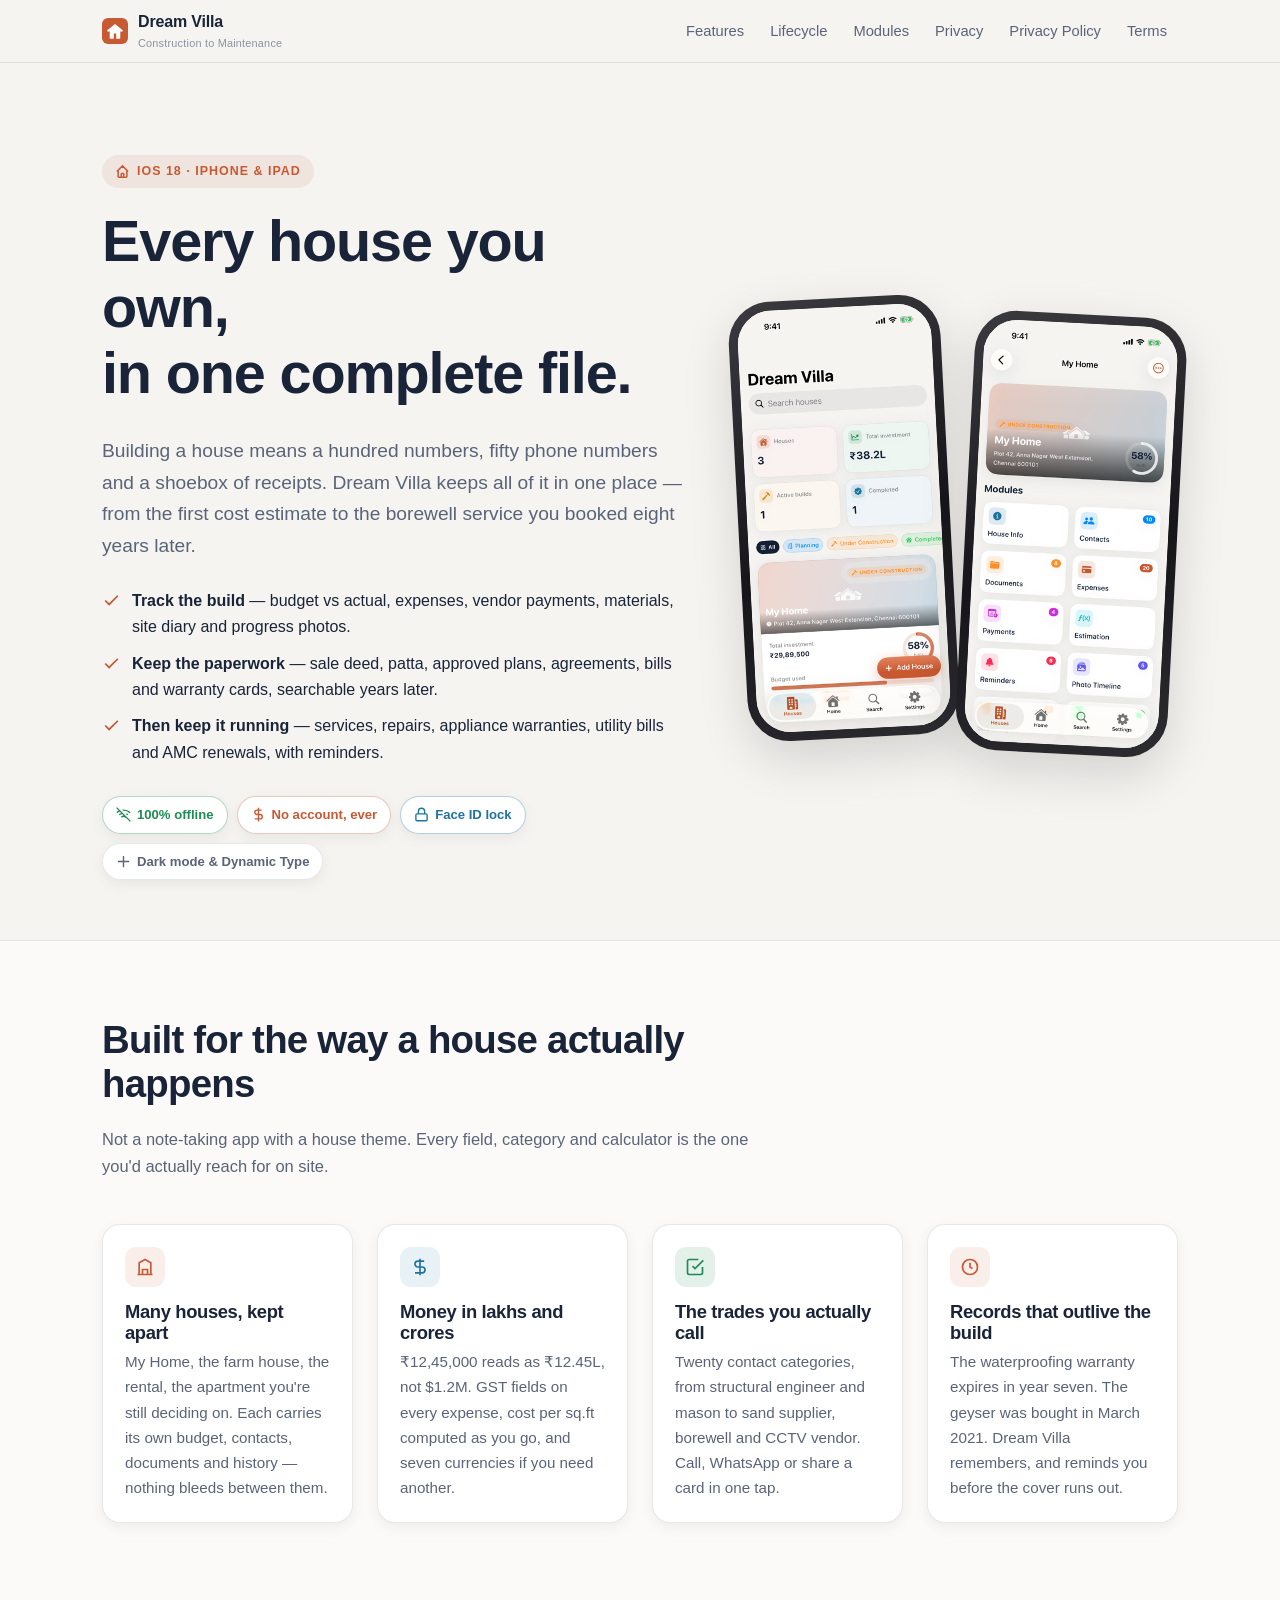
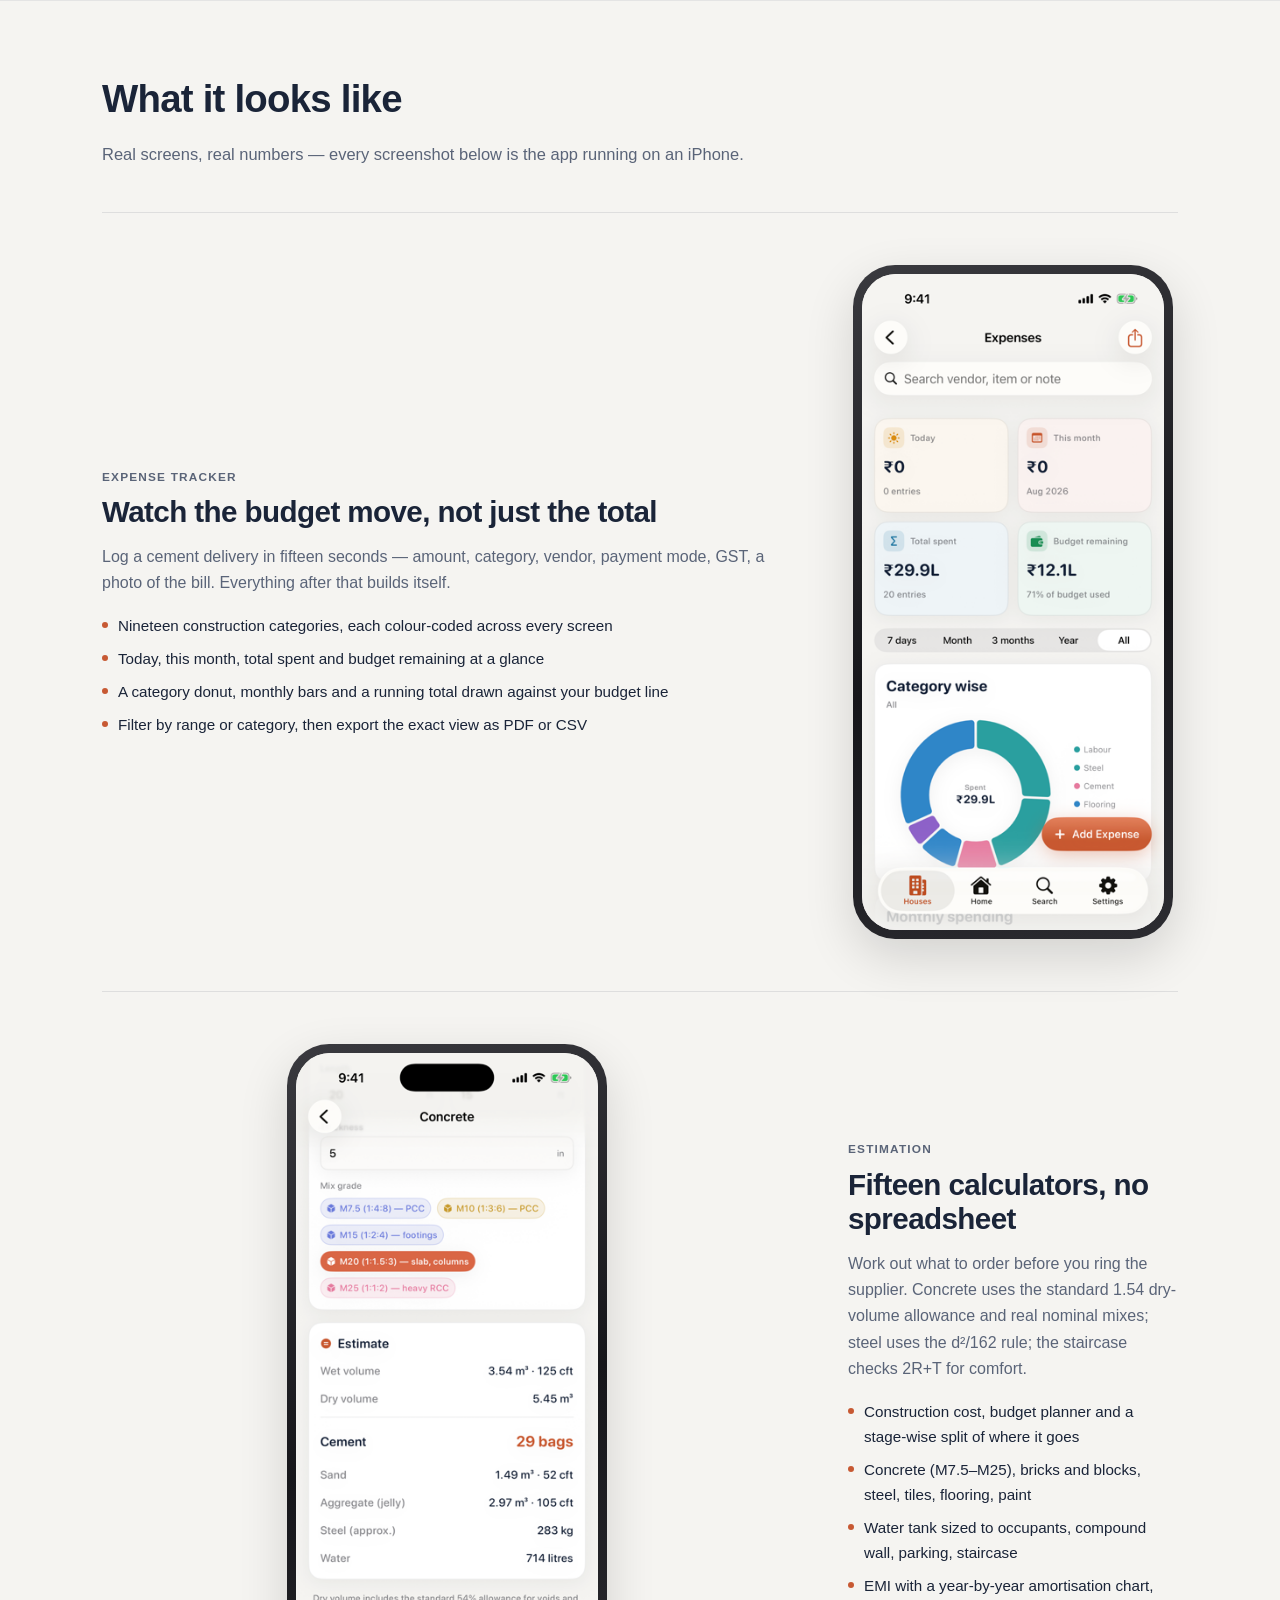
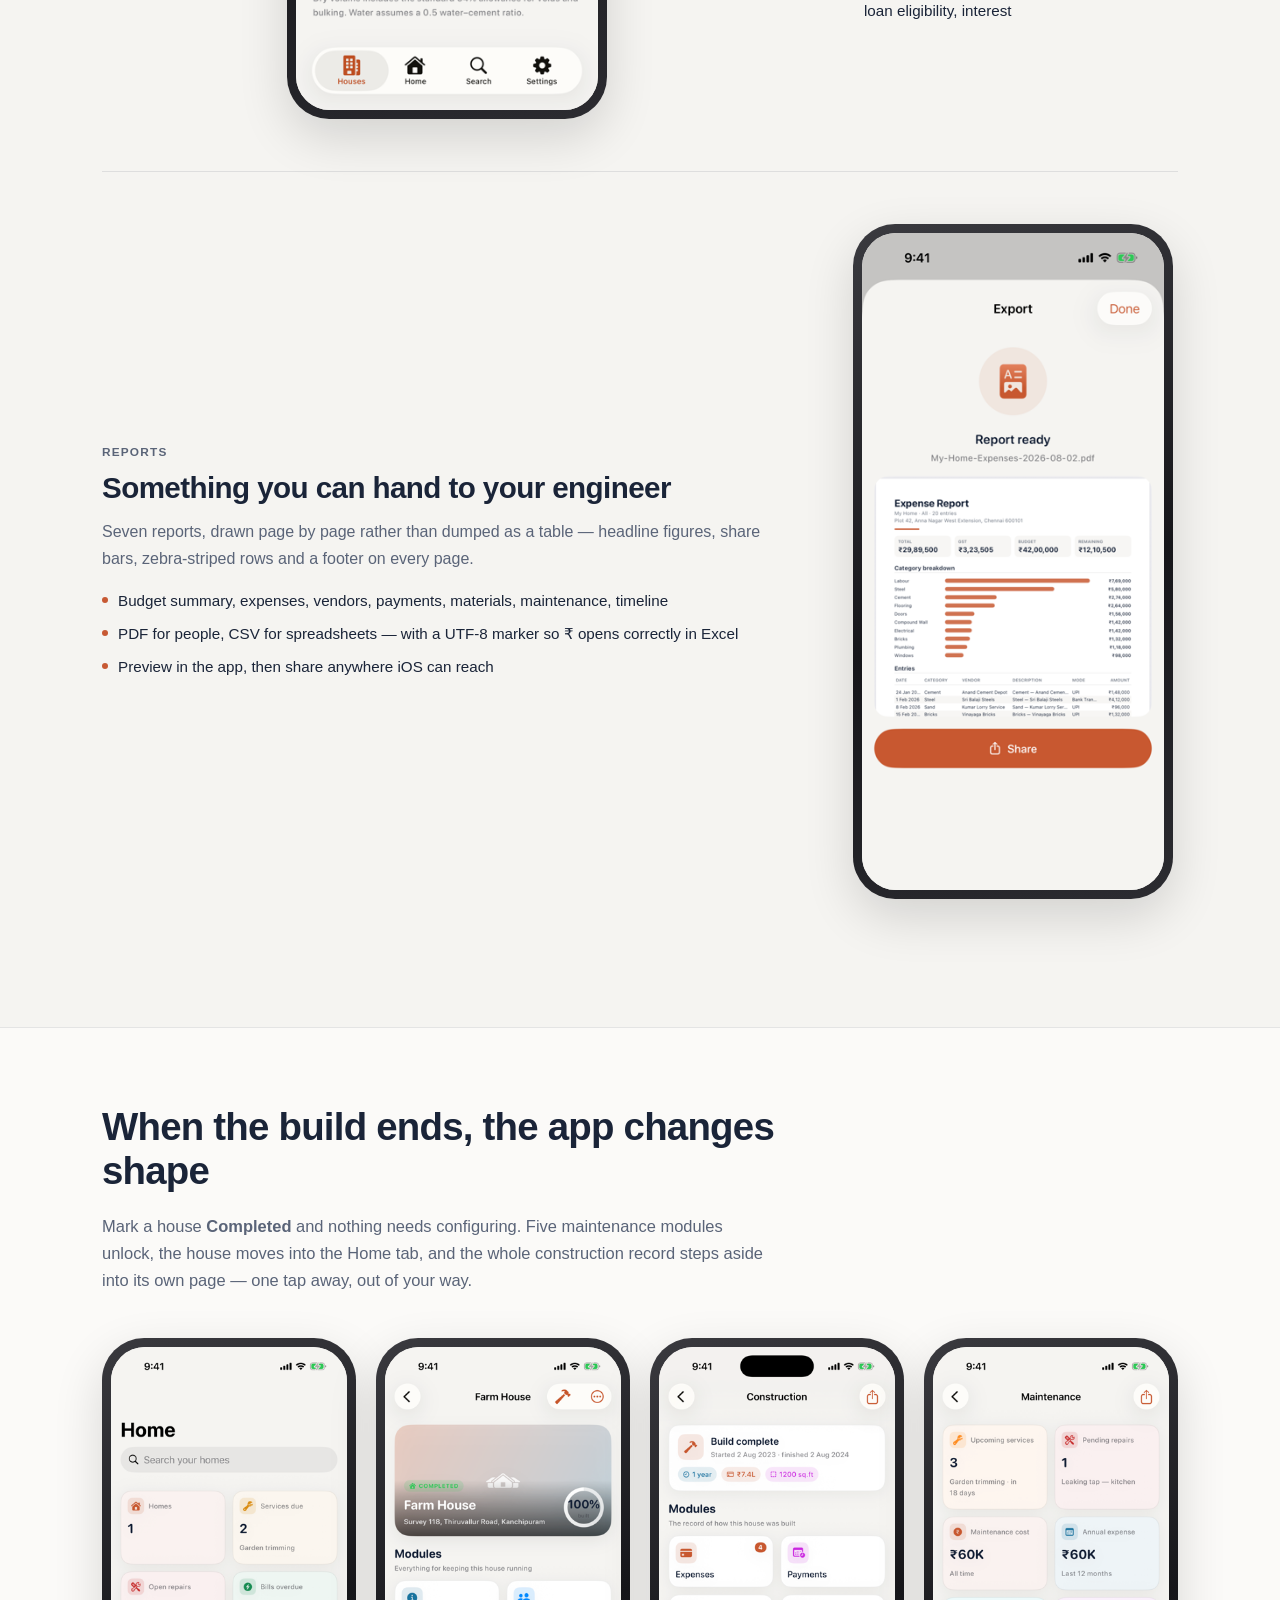
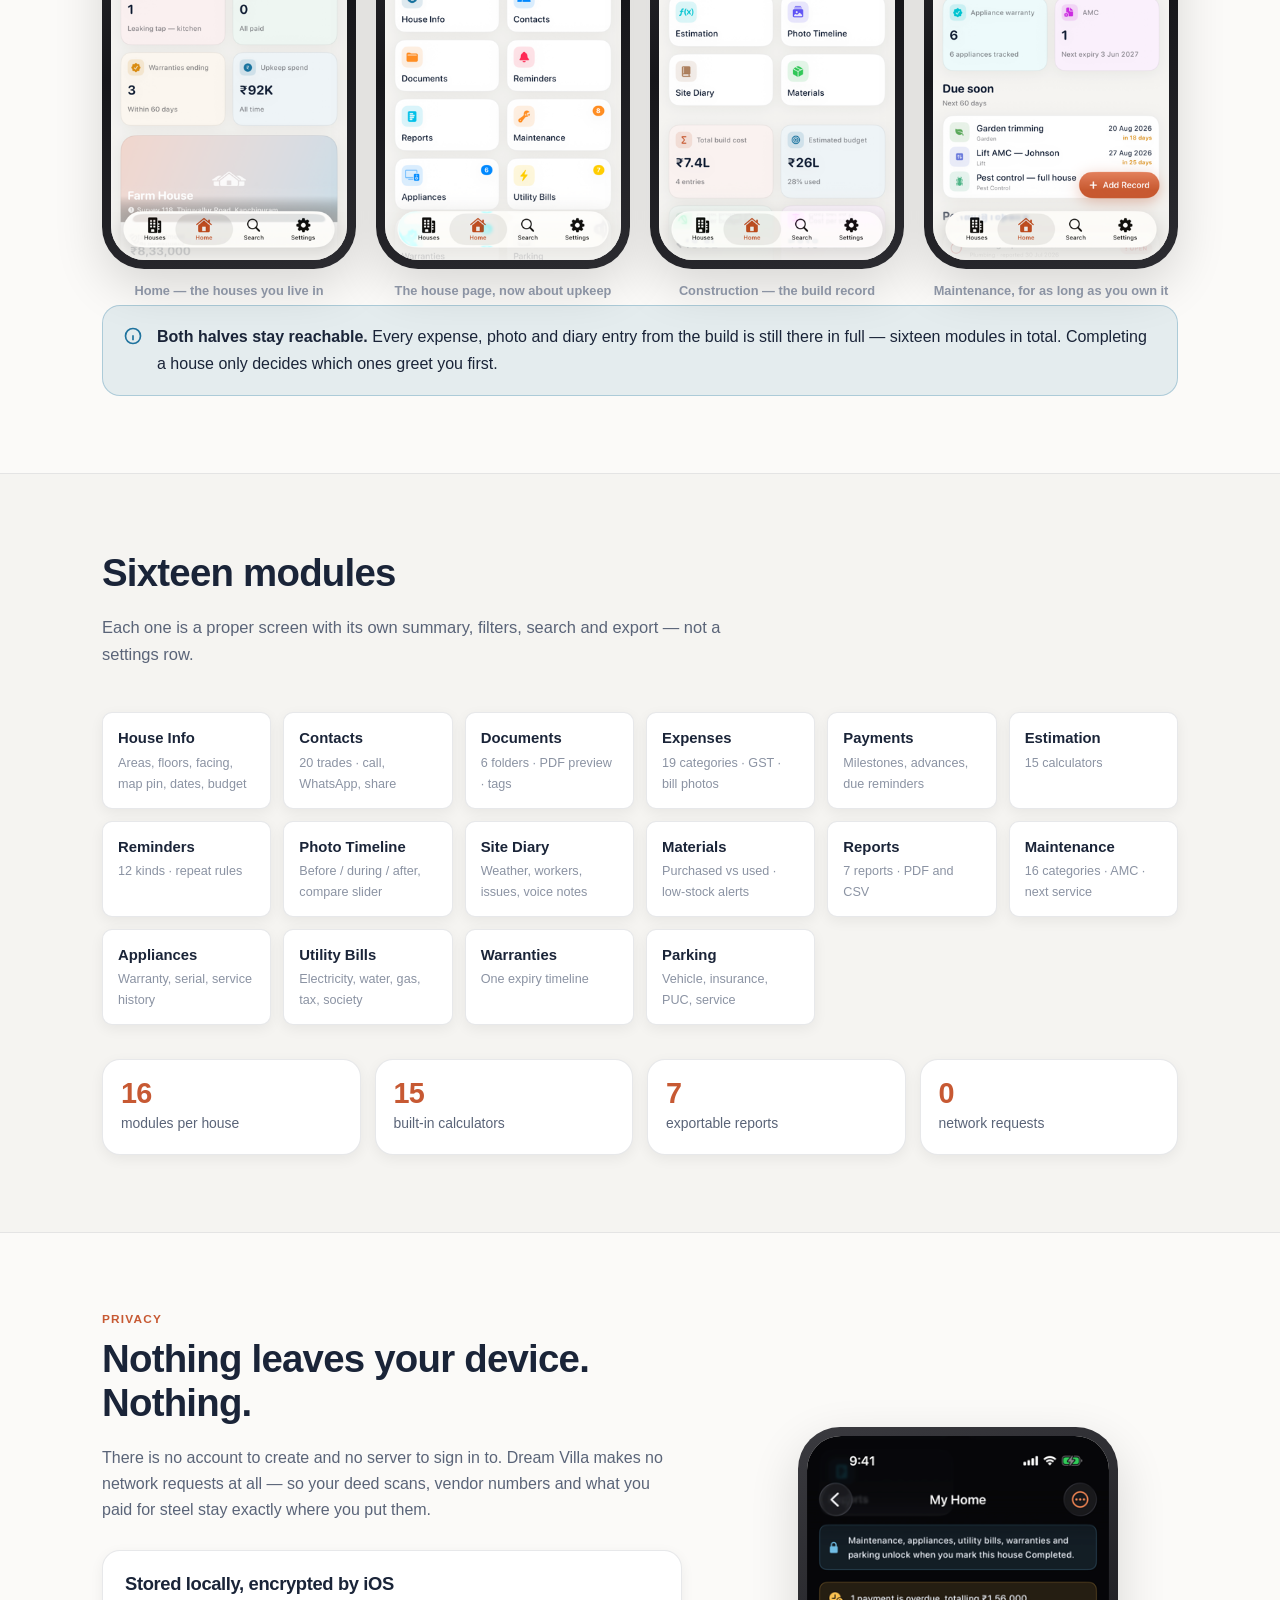
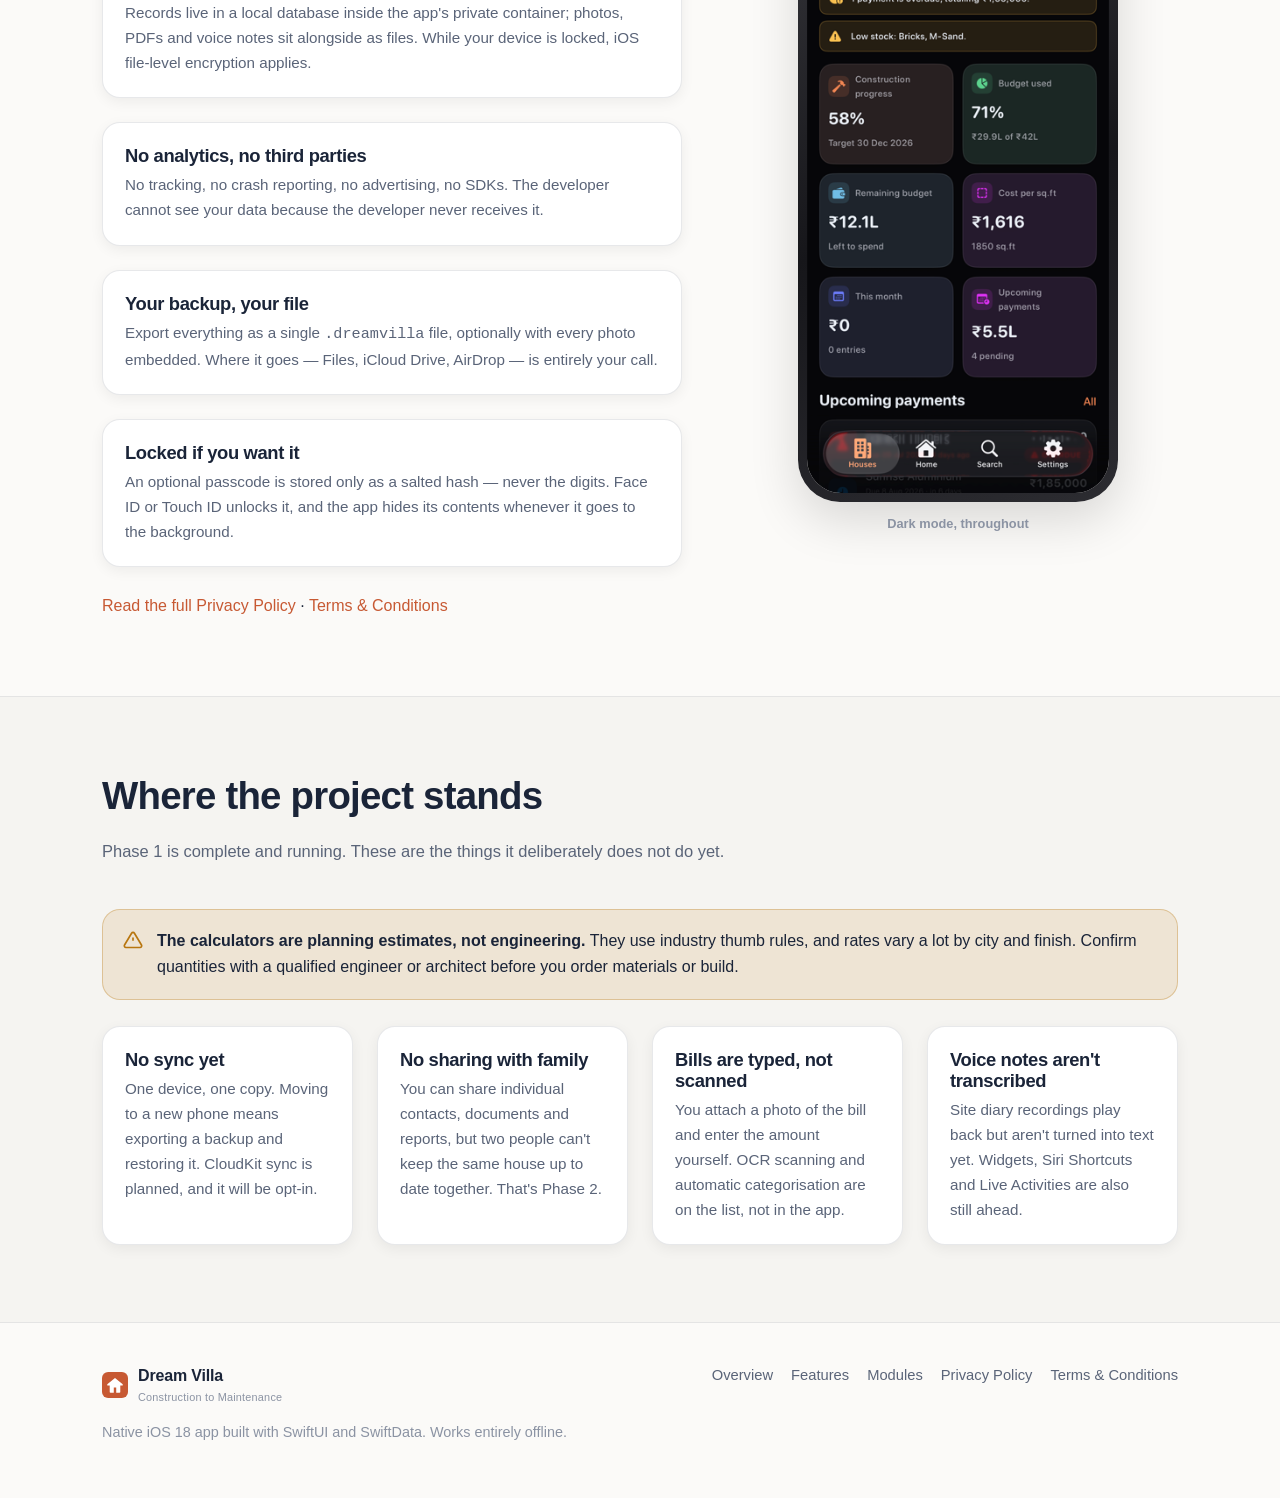
==== index.html @ 5b599b1f "Add files via upload" ====
<!DOCTYPE html>
<html lang="en">
<head>
<meta charset="utf-8">
<meta name="viewport" content="width=device-width, initial-scale=1">
<title>Dream Villa — Construction to Maintenance</title>
<meta name="description" content="A complete digital file for every house you own, from planning and construction through decades of maintenance. Native iOS, and 100% offline — no account, no server, nothing leaves your device.">
<meta name="theme-color" content="#c75933">
<link rel="icon" href="assets/icon.svg" type="image/svg+xml">
<link rel="stylesheet" href="assets/styles.css?v=3">
<meta property="og:title" content="Dream Villa — Construction to Maintenance">
<meta property="og:description" content="One digital file for every house you own. Budget, contacts, documents, expenses and maintenance — all offline, all on your device.">
<meta property="og:type" content="website">
</head>
<body>

<header class="site-header">
  <div class="wrap">
    <a class="brand" href="index.html">
      <svg viewBox="0 0 64 64" width="26" height="26" aria-hidden="true"><rect width="64" height="64" rx="15" fill="#c75933"/><path d="M32 15 51 30v3h-6v16a2 2 0 0 1-2 2h-8V38h-6v13h-8a2 2 0 0 1-2-2V33h-6v-3z" fill="#fff"/></svg>
      <span>Dream Villa<small>Construction to Maintenance</small></span>
    </a>
    <nav class="site-nav" aria-label="Site">
      <a href="#features">Features</a>
      <a href="#lifecycle">Lifecycle</a>
      <a href="#modules">Modules</a>
      <a href="#privacy">Privacy</a>
      <a href="privacy.html">Privacy Policy</a>
      <a href="terms.html">Terms</a>
    </nav>
  </div>
</header>

<main>

<!-- ───────────────────────── Hero ───────────────────────── -->
<section class="hero">
  <div class="wrap hero-grid">
    <div>
      <span class="eyebrow">
        <svg viewBox="0 0 24 24" width="15" height="15" fill="none" stroke="currentColor" stroke-width="2.4" aria-hidden="true"><path d="M3 12l2-2m0 0l7-7 7 7M5 10v10a1 1 0 001 1h3m10-11l2 2m-2-2v10a1 1 0 01-1 1h-3m-6 0a1 1 0 001-1v-4a1 1 0 011-1h2a1 1 0 011 1v4a1 1 0 001 1m-6 0h6"/></svg>
        iOS 18 · iPhone &amp; iPad
      </span>

      <h1>Every house you own,<br>in one complete file.</h1>

      <p class="lede">
        Building a house means a hundred numbers, fifty phone numbers and a shoebox of
        receipts. Dream Villa keeps all of it in one place — from the first cost estimate
        to the borewell service you booked eight years later.
      </p>

      <ul class="hero-points">
        <li>
          <svg viewBox="0 0 24 24" width="18" height="18" fill="none" stroke="currentColor" stroke-width="2.2" aria-hidden="true"><path d="M20 6L9 17l-5-5"/></svg>
          <span><strong>Track the build</strong> — budget vs actual, expenses, vendor payments, materials, site diary and progress photos.</span>
        </li>
        <li>
          <svg viewBox="0 0 24 24" width="18" height="18" fill="none" stroke="currentColor" stroke-width="2.2" aria-hidden="true"><path d="M20 6L9 17l-5-5"/></svg>
          <span><strong>Keep the paperwork</strong> — sale deed, patta, approved plans, agreements, bills and warranty cards, searchable years later.</span>
        </li>
        <li>
          <svg viewBox="0 0 24 24" width="18" height="18" fill="none" stroke="currentColor" stroke-width="2.2" aria-hidden="true"><path d="M20 6L9 17l-5-5"/></svg>
          <span><strong>Then keep it running</strong> — services, repairs, appliance warranties, utility bills and AMC renewals, with reminders.</span>
        </li>
      </ul>

      <div class="badges">
        <span class="badge is-positive">
          <svg viewBox="0 0 24 24" width="18" height="18" fill="none" stroke="currentColor" stroke-width="2.2" aria-hidden="true"><path d="M1 1l22 22M16.72 11.06A10.94 10.94 0 0119 12.55M5 12.55a10.94 10.94 0 015.17-2.39M10.71 5.05A16 16 0 0122.58 9M1.42 9a15.91 15.91 0 014.7-2.88M8.53 16.11a6 6 0 016.95 0M12 20h.01"/></svg>
          100% offline
        </span>
        <span class="badge is-brand">
          <svg viewBox="0 0 24 24" width="18" height="18" fill="none" stroke="currentColor" stroke-width="2.2" aria-hidden="true"><path d="M12 1v22M17 5H9.5a3.5 3.5 0 000 7h5a3.5 3.5 0 010 7H6"/></svg>
          No account, ever
        </span>
        <span class="badge is-accent">
          <svg viewBox="0 0 24 24" width="18" height="18" fill="none" stroke="currentColor" stroke-width="2.2" aria-hidden="true"><rect x="3" y="11" width="18" height="11" rx="2"/><path d="M7 11V7a5 5 0 0110 0v4"/></svg>
          Face ID lock
        </span>
        <span class="badge">
          <svg viewBox="0 0 24 24" width="18" height="18" fill="none" stroke="currentColor" stroke-width="2.2" aria-hidden="true"><path d="M12 3v18M3 12h18"/></svg>
          Dark mode &amp; Dynamic Type
        </span>
      </div>
    </div>

    <div class="phone-pair">
      <figure class="phone">
        <img src="assets/img/houses.png" width="750" alt="The Houses tab showing three house cards — My Home under construction, Farm House completed and Apartment Chennai in planning — each with its total investment and budget bar.">
      </figure>
      <figure class="phone">
        <img src="assets/img/dashboard.png" width="750" alt="A house dashboard led by a grid of modules: House Info, Contacts, Documents, Expenses, Payments, Estimation, Reminders and Photo Timeline, each with a count badge.">
      </figure>
    </div>
  </div>
</section>

<!-- ───────────────────────── Why ───────────────────────── -->
<section class="tint" id="why">
  <div class="wrap">
    <div class="section-head">
      <h2>Built for the way a house actually happens</h2>
      <p>
        Not a note-taking app with a house theme. Every field, category and calculator
        is the one you'd actually reach for on site.
      </p>
    </div>

    <div class="cards">
      <article class="card">
        <div class="icon-chip">
          <svg viewBox="0 0 24 24" width="20" height="20" fill="none" stroke="currentColor" stroke-width="2" aria-hidden="true"><path d="M3 21h18M5 21V7l7-4 7 4v14M9 21v-6h6v6"/></svg>
        </div>
        <h3>Many houses, kept apart</h3>
        <p>
          My Home, the farm house, the rental, the apartment you're still deciding on.
          Each carries its own budget, contacts, documents and history — nothing bleeds
          between them.
        </p>
      </article>

      <article class="card">
        <div class="icon-chip accent">
          <svg viewBox="0 0 24 24" width="20" height="20" fill="none" stroke="currentColor" stroke-width="2" aria-hidden="true"><path d="M12 2v20M17 5H9.5a3.5 3.5 0 000 7h5a3.5 3.5 0 010 7H6"/></svg>
        </div>
        <h3>Money in lakhs and crores</h3>
        <p>
          ₹12,45,000 reads as ₹12.45L, not $1.2M. GST fields on every expense, cost per
          sq.ft computed as you go, and seven currencies if you need another.
        </p>
      </article>

      <article class="card">
        <div class="icon-chip positive">
          <svg viewBox="0 0 24 24" width="20" height="20" fill="none" stroke="currentColor" stroke-width="2" aria-hidden="true"><path d="M9 11l3 3L22 4"/><path d="M21 12v7a2 2 0 01-2 2H5a2 2 0 01-2-2V5a2 2 0 012-2h11"/></svg>
        </div>
        <h3>The trades you actually call</h3>
        <p>
          Twenty contact categories, from structural engineer and mason to sand supplier,
          borewell and CCTV vendor. Call, WhatsApp or share a card in one tap.
        </p>
      </article>

      <article class="card">
        <div class="icon-chip">
          <svg viewBox="0 0 24 24" width="20" height="20" fill="none" stroke="currentColor" stroke-width="2" aria-hidden="true"><circle cx="12" cy="12" r="9"/><path d="M12 7v5l3 2"/></svg>
        </div>
        <h3>Records that outlive the build</h3>
        <p>
          The waterproofing warranty expires in year seven. The geyser was bought in
          March 2021. Dream Villa remembers, and reminds you before the cover runs out.
        </p>
      </article>
    </div>
  </div>
</section>

<!-- ───────────────────────── Features ───────────────────────── -->
<section id="features">
  <div class="wrap">
    <div class="section-head">
      <h2>What it looks like</h2>
      <p>Real screens, real numbers — every screenshot below is the app running on an iPhone.</p>
    </div>

    <div class="feature">
      <div class="feature-text">
        <p class="kicker">Expense tracker</p>
        <h3>Watch the budget move, not just the total</h3>
        <p>
          Log a cement delivery in fifteen seconds — amount, category, vendor, payment
          mode, GST, a photo of the bill. Everything after that builds itself.
        </p>
        <ul>
          <li>Nineteen construction categories, each colour-coded across every screen</li>
          <li>Today, this month, total spent and budget remaining at a glance</li>
          <li>A category donut, monthly bars and a running total drawn against your budget line</li>
          <li>Filter by range or category, then export the exact view as PDF or CSV</li>
        </ul>
      </div>
      <figure class="phone feature-shot">
        <img src="assets/img/expenses.png" width="750" alt="The Expenses screen: tiles for today, this month, ₹29.9L total spent and ₹12.1L budget remaining at 71% used, above a category donut chart showing labour, steel, cement and flooring.">
      </figure>
    </div>

    <div class="feature flip">
      <div class="feature-text">
        <p class="kicker">Estimation</p>
        <h3>Fifteen calculators, no spreadsheet</h3>
        <p>
          Work out what to order before you ring the supplier. Concrete uses the standard
          1.54 dry-volume allowance and real nominal mixes; steel uses the d²/162 rule;
          the staircase checks 2R+T for comfort.
        </p>
        <ul>
          <li>Construction cost, budget planner and a stage-wise split of where it goes</li>
          <li>Concrete (M7.5–M25), bricks and blocks, steel, tiles, flooring, paint</li>
          <li>Water tank sized to occupants, compound wall, parking, staircase</li>
          <li>EMI with a year-by-year amortisation chart, loan eligibility, interest</li>
        </ul>
      </div>
      <figure class="phone feature-shot">
        <img src="assets/img/calculator.png" width="750" alt="The Concrete calculator with mix grade M20 selected, returning 3.54 cubic metres wet volume, 29 bags of cement, 52 cft of sand, 105 cft of aggregate, 283 kg of steel and 714 litres of water.">
      </figure>
    </div>

    <div class="feature">
      <div class="feature-text">
        <p class="kicker">Reports</p>
        <h3>Something you can hand to your engineer</h3>
        <p>
          Seven reports, drawn page by page rather than dumped as a table — headline
          figures, share bars, zebra-striped rows and a footer on every page.
        </p>
        <ul>
          <li>Budget summary, expenses, vendors, payments, materials, maintenance, timeline</li>
          <li>PDF for people, CSV for spreadsheets — with a UTF-8 marker so ₹ opens correctly in Excel</li>
          <li>Preview in the app, then share anywhere iOS can reach</li>
        </ul>
      </div>
      <figure class="phone feature-shot">
        <img src="assets/img/report.png" width="750" alt="A generated Expense Report PDF previewed in the app, showing total ₹29,89,500, GST ₹3,23,505, budget ₹42,00,000 and remaining ₹12,10,500, with a category breakdown bar chart and a table of entries.">
      </figure>
    </div>
  </div>
</section>

<!-- ───────────────────────── Lifecycle ───────────────────────── -->
<section class="tint" id="lifecycle">
  <div class="wrap">
    <div class="section-head">
      <h2>When the build ends, the app changes shape</h2>
      <p>
        Mark a house <strong>Completed</strong> and nothing needs configuring. Five
        maintenance modules unlock, the house moves into the Home tab, and the whole
        construction record steps aside into its own page — one tap away, out of your way.
      </p>
    </div>

    <ul class="gallery">
      <li>
        <figure class="phone">
          <img src="assets/img/home.png" width="750" alt="The Home tab listing only completed houses, above tiles for services due, open repairs, bills overdue, warranties ending and total upkeep spend.">
          <figcaption>Home — the houses you live in</figcaption>
        </figure>
      </li>
      <li>
        <figure class="phone">
          <img src="assets/img/completed.png" width="750" alt="A completed house page showing only the modules for running it — House Info, Contacts, Documents, Reminders, Reports, Maintenance, Appliances and Utility Bills — with a hammer button in the navigation bar.">
          <figcaption>The house page, now about upkeep</figcaption>
        </figure>
      </li>
      <li>
        <figure class="phone">
          <img src="assets/img/construction.png" width="750" alt="The Construction page for a finished house: build complete in 1 year at ₹7.4L over 1200 sq.ft, with the archive modules Expenses, Payments, Estimation, Photo Timeline, Site Diary and Materials.">
          <figcaption>Construction — the build record</figcaption>
        </figure>
      </li>
      <li>
        <figure class="phone">
          <img src="assets/img/maintenance.png" width="750" alt="The Maintenance dashboard: 3 upcoming services, 1 pending repair, ₹60K maintenance cost, appliance warranties and AMC, above a due-soon list of garden trimming, lift AMC and pest control.">
          <figcaption>Maintenance, for as long as you own it</figcaption>
        </figure>
      </li>
    </ul>

    <div style="margin-top:36px" class="notice">
      <svg viewBox="0 0 24 24" width="20" height="20" fill="none" stroke="currentColor" stroke-width="2" aria-hidden="true"><circle cx="12" cy="12" r="9"/><path d="M12 8h.01M11 12h1v4h1"/></svg>
      <p>
        <strong>Both halves stay reachable.</strong> Every expense, photo and diary entry
        from the build is still there in full — sixteen modules in total. Completing a
        house only decides which ones greet you first.
      </p>
    </div>
  </div>
</section>

<!-- ───────────────────────── Modules ───────────────────────── -->
<section id="modules">
  <div class="wrap">
    <div class="section-head">
      <h2>Sixteen modules</h2>
      <p>Each one is a proper screen with its own summary, filters, search and export — not a settings row.</p>
    </div>

    <ul class="modules">
      <li>House Info<span>Areas, floors, facing, map pin, dates, budget</span></li>
      <li>Contacts<span>20 trades · call, WhatsApp, share</span></li>
      <li>Documents<span>6 folders · PDF preview · tags</span></li>
      <li>Expenses<span>19 categories · GST · bill photos</span></li>
      <li>Payments<span>Milestones, advances, due reminders</span></li>
      <li>Estimation<span>15 calculators</span></li>
      <li>Reminders<span>12 kinds · repeat rules</span></li>
      <li>Photo Timeline<span>Before / during / after, compare slider</span></li>
      <li>Site Diary<span>Weather, workers, issues, voice notes</span></li>
      <li>Materials<span>Purchased vs used · low-stock alerts</span></li>
      <li>Reports<span>7 reports · PDF and CSV</span></li>
      <li>Maintenance<span>16 categories · AMC · next service</span></li>
      <li>Appliances<span>Warranty, serial, service history</span></li>
      <li>Utility Bills<span>Electricity, water, gas, tax, society</span></li>
      <li>Warranties<span>One expiry timeline</span></li>
      <li>Parking<span>Vehicle, insurance, PUC, service</span></li>
    </ul>

    <ul class="stats" style="margin-top:34px">
      <li><b>16</b><span>modules per house</span></li>
      <li><b>15</b><span>built-in calculators</span></li>
      <li><b>7</b><span>exportable reports</span></li>
      <li><b>0</b><span>network requests</span></li>
    </ul>
  </div>
</section>

<!-- ───────────────────────── Privacy ───────────────────────── -->
<section class="tint" id="privacy">
  <div class="wrap">
    <div class="hero-grid">
      <div>
        <p class="kicker">Privacy</p>
        <h2>Nothing leaves your device. Nothing.</h2>
        <p class="muted">
          There is no account to create and no server to sign in to. Dream Villa makes
          no network requests at all — so your deed scans, vendor numbers and what you
          paid for steel stay exactly where you put them.
        </p>

        <div class="cards" style="margin-top:26px;grid-template-columns:1fr">
          <article class="card">
            <h3>Stored locally, encrypted by iOS</h3>
            <p>
              Records live in a local database inside the app's private container;
              photos, PDFs and voice notes sit alongside as files. While your device is
              locked, iOS file-level encryption applies.
            </p>
          </article>
          <article class="card">
            <h3>No analytics, no third parties</h3>
            <p>
              No tracking, no crash reporting, no advertising, no SDKs. The developer
              cannot see your data because the developer never receives it.
            </p>
          </article>
          <article class="card">
            <h3>Your backup, your file</h3>
            <p>
              Export everything as a single <code>.dreamvilla</code> file, optionally with
              every photo embedded. Where it goes — Files, iCloud Drive, AirDrop — is
              entirely your call.
            </p>
          </article>
          <article class="card">
            <h3>Locked if you want it</h3>
            <p>
              An optional passcode is stored only as a salted hash — never the digits.
              Face ID or Touch ID unlocks it, and the app hides its contents whenever it
              goes to the background.
            </p>
          </article>
        </div>

        <p style="margin-top:26px">
          <a href="privacy.html">Read the full Privacy Policy</a> ·
          <a href="terms.html">Terms &amp; Conditions</a>
        </p>
      </div>

      <figure class="phone">
        <img src="assets/img/dark.png" width="750" alt="The app in dark mode, showing a house dashboard with alert banners for an overdue payment and low stock, above metric tiles for construction progress, budget used, remaining budget and cost per square foot.">
        <figcaption>Dark mode, throughout</figcaption>
      </figure>
    </div>
  </div>
</section>

<!-- ───────────────────────── Honest status ───────────────────────── -->
<section id="status">
  <div class="wrap">
    <div class="section-head">
      <h2>Where the project stands</h2>
      <p>Phase 1 is complete and running. These are the things it deliberately does not do yet.</p>
    </div>

    <div class="notice warn">
      <svg viewBox="0 0 24 24" width="20" height="20" fill="none" stroke="currentColor" stroke-width="2" aria-hidden="true"><path d="M10.29 3.86L1.82 18a2 2 0 001.71 3h16.94a2 2 0 001.71-3L13.71 3.86a2 2 0 00-3.42 0z"/><path d="M12 9v4M12 17h.01"/></svg>
      <p>
        <strong>The calculators are planning estimates, not engineering.</strong> They use
        industry thumb rules, and rates vary a lot by city and finish. Confirm quantities
        with a qualified engineer or architect before you order materials or build.
      </p>
    </div>

    <div class="cards" style="margin-top:26px">
      <article class="card">
        <h3>No sync yet</h3>
        <p>
          One device, one copy. Moving to a new phone means exporting a backup and
          restoring it. CloudKit sync is planned, and it will be opt-in.
        </p>
      </article>
      <article class="card">
        <h3>No sharing with family</h3>
        <p>
          You can share individual contacts, documents and reports, but two people can't
          keep the same house up to date together. That's Phase 2.
        </p>
      </article>
      <article class="card">
        <h3>Bills are typed, not scanned</h3>
        <p>
          You attach a photo of the bill and enter the amount yourself. OCR scanning and
          automatic categorisation are on the list, not in the app.
        </p>
      </article>
      <article class="card">
        <h3>Voice notes aren't transcribed</h3>
        <p>
          Site diary recordings play back but aren't turned into text yet. Widgets, Siri
          Shortcuts and Live Activities are also still ahead.
        </p>
      </article>
    </div>
  </div>
</section>

</main>

<footer class="site-footer">
  <div class="wrap footer-grid">
    <div>
      <a class="brand" href="index.html">
        <svg viewBox="0 0 64 64" width="26" height="26" aria-hidden="true"><rect width="64" height="64" rx="15" fill="#c75933"/><path d="M32 15 51 30v3h-6v16a2 2 0 0 1-2 2h-8V38h-6v13h-8a2 2 0 0 1-2-2V33h-6v-3z" fill="#fff"/></svg>
        <span>Dream Villa<small>Construction to Maintenance</small></span>
      </a>
      <p class="small" style="margin-top:14px">
        Native iOS 18 app built with SwiftUI and SwiftData. Works entirely offline.
      </p>
    </div>
    <nav aria-label="Footer">
      <a href="index.html">Overview</a>
      <a href="#features">Features</a>
      <a href="#modules">Modules</a>
      <a href="privacy.html">Privacy Policy</a>
      <a href="terms.html">Terms &amp; Conditions</a>
    </nav>
  </div>
</footer>

</body>
</html>
---- assets/styles.css ----
/* Dream Villa — shared styles for the site.
   Colours mirror the app's DesignSystem/Theme.swift so the web and the app read
   as one product. No external fonts or CDNs: the site works offline, like the app. */

:root {
  --brand: #c75933;
  --brand-soft: rgba(199, 89, 51, 0.10);
  --brand-strong: #a8461f;
  --accent: #1f739e;
  --accent-soft: rgba(31, 115, 158, 0.10);
  --positive: #1f8c54;
  --warning: #b8760f;
  --danger: #c73333;

  --ink: #1a2438;
  --ink-soft: #5a6478;
  --ink-faint: #8b93a3;
  --canvas: #f5f4f1;
  --surface: #ffffff;
  --surface-alt: #fbfaf8;
  --hairline: rgba(26, 36, 56, 0.10);

  --radius-s: 10px;
  --radius: 18px;
  --radius-l: 26px;
  --shadow: 0 4px 14px rgba(0, 0, 0, 0.06);
  --shadow-lg: 0 18px 50px rgba(0, 0, 0, 0.14);

  --measure: 1120px;
  --gap: 24px;
}

@media (prefers-color-scheme: dark) {
  :root {
    --brand: #f28554;
    --brand-soft: rgba(242, 133, 84, 0.12);
    --brand-strong: #f79b71;
    --accent: #70bce6;
    --accent-soft: rgba(112, 188, 230, 0.12);
    --positive: #5cd18c;
    --warning: #fabf52;
    --danger: #fa736b;

    --ink: #ebf0f7;
    --ink-soft: #a4adbd;
    --ink-faint: #7c8493;
    --canvas: #0e0e11;
    --surface: #1d1e22;
    --surface-alt: #24262b;
    --hairline: rgba(235, 240, 247, 0.12);
    --shadow: 0 4px 14px rgba(0, 0, 0, 0.4);
    --shadow-lg: 0 18px 50px rgba(0, 0, 0, 0.6);
  }
}

*,
*::before,
*::after { box-sizing: border-box; }

html { scroll-behavior: smooth; }

body {
  margin: 0;
  background: var(--canvas);
  color: var(--ink);
  font: 16px/1.65 -apple-system, BlinkMacSystemFont, "SF Pro Text", "Segoe UI",
        Roboto, "Helvetica Neue", Arial, sans-serif;
  -webkit-font-smoothing: antialiased;
  text-rendering: optimizeLegibility;
}

img { max-width: 100%; display: block; }

a { color: var(--brand); text-decoration: none; }
a:hover { text-decoration: underline; }

h1, h2, h3, h4 {
  margin: 0 0 0.5em;
  line-height: 1.15;
  letter-spacing: -0.02em;
  font-weight: 700;
}

h1 { font-size: clamp(2.1rem, 6vw, 3.6rem); }
h2 { font-size: clamp(1.6rem, 4vw, 2.4rem); }
h3 { font-size: 1.15rem; }

p { margin: 0 0 1em; }
p:last-child { margin-bottom: 0; }

.wrap {
  width: 100%;
  max-width: var(--measure);
  margin: 0 auto;
  padding: 0 22px;
}

.muted { color: var(--ink-soft); }
.small { font-size: 0.9rem; }

/* ---------- Header ---------- */

.site-header {
  position: sticky;
  top: 0;
  z-index: 50;
  background: color-mix(in srgb, var(--canvas) 88%, transparent);
  backdrop-filter: saturate(180%) blur(14px);
  -webkit-backdrop-filter: saturate(180%) blur(14px);
  border-bottom: 1px solid var(--hairline);
}

.site-header .wrap {
  display: flex;
  align-items: center;
  gap: 18px;
  min-height: 62px;
  flex-wrap: wrap;
}

.brand {
  display: inline-flex;
  align-items: center;
  gap: 10px;
  font-weight: 700;
  color: var(--ink);
  letter-spacing: -0.01em;
}
.brand:hover { text-decoration: none; }
.brand svg { width: 26px; height: 26px; flex: none; }
.brand small {
  display: block;
  font-size: 0.68rem;
  font-weight: 500;
  color: var(--ink-faint);
  letter-spacing: 0.02em;
}

.site-nav {
  margin-left: auto;
  display: flex;
  gap: 4px;
  flex-wrap: wrap;
}
.site-nav a {
  color: var(--ink-soft);
  font-size: 0.92rem;
  font-weight: 500;
  padding: 7px 11px;
  border-radius: 999px;
}
.site-nav a:hover {
  text-decoration: none;
  color: var(--brand);
  background: var(--brand-soft);
}
.site-nav a[aria-current="page"] { color: var(--brand); background: var(--brand-soft); }

/* On a phone the in-page jump links would wrap the sticky header onto three rows
   and swallow a third of the screen. Keep only the two real destinations. */
@media (max-width: 780px) {
  .site-nav a[href^="#"] { display: none; }
  .site-header .wrap { min-height: 56px; flex-wrap: nowrap; }
  /* Dropping the tagline keeps brand and nav on one row at 375px. */
  .site-header .brand small { display: none; }
  .site-nav a { padding: 6px 9px; font-size: 0.86rem; }
}

/* ---------- Hero ---------- */

.hero { padding: clamp(44px, 8vw, 92px) 0 clamp(30px, 5vw, 60px); }

.hero-grid {
  display: grid;
  grid-template-columns: minmax(0, 1fr);
  gap: clamp(30px, 5vw, 56px);
  align-items: center;
}
@media (min-width: 900px) {
  .hero-grid { grid-template-columns: minmax(0, 1fr) minmax(0, 440px); }
}

.eyebrow {
  display: inline-flex;
  align-items: center;
  gap: 7px;
  font-size: 0.78rem;
  font-weight: 700;
  letter-spacing: 0.08em;
  text-transform: uppercase;
  color: var(--brand);
  background: var(--brand-soft);
  padding: 6px 13px;
  border-radius: 999px;
  margin-bottom: 20px;
}
.eyebrow svg { width: 15px; height: 15px; flex: none; }

.hero p.lede {
  font-size: clamp(1.02rem, 2.2vw, 1.2rem);
  color: var(--ink-soft);
  max-width: 34em;
}

.hero-points {
  list-style: none;
  margin: 26px 0 30px;
  padding: 0;
  display: grid;
  gap: 10px;
}
.hero-points li {
  display: flex;
  gap: 11px;
  align-items: flex-start;
  color: var(--ink);
}
.hero-points svg { width: 19px; height: 19px; flex: none; margin-top: 3px; color: var(--brand); }

.badges { display: flex; flex-wrap: wrap; gap: 9px; }

.badge {
  display: inline-flex;
  align-items: center;
  gap: 6px;
  font-size: 0.82rem;
  font-weight: 600;
  padding: 7px 13px;
  border-radius: 999px;
  background: var(--surface);
  border: 1px solid var(--hairline);
  color: var(--ink-soft);
  box-shadow: var(--shadow);
}
.badge svg { width: 15px; height: 15px; flex: none; }
.badge.is-brand { color: var(--brand); border-color: color-mix(in srgb, var(--brand) 34%, transparent); }
.badge.is-positive { color: var(--positive); border-color: color-mix(in srgb, var(--positive) 34%, transparent); }
.badge.is-accent { color: var(--accent); border-color: color-mix(in srgb, var(--accent) 34%, transparent); }

/* ---------- Phone frames ---------- */

.phone {
  position: relative;
  border-radius: 42px;
  padding: 9px;
  background: linear-gradient(160deg, #3a3a3f, #16161a 55%, #2c2c31);
  box-shadow: var(--shadow-lg);
  margin: 0 auto;
  max-width: 320px;
}
.phone img {
  border-radius: 34px;
  width: 100%;
  background: var(--canvas);
}
.phone figcaption {
  position: absolute;
  left: 50%;
  transform: translateX(-50%);
  bottom: -32px;
  white-space: nowrap;
  font-size: 0.8rem;
  font-weight: 600;
  color: var(--ink-faint);
}

.phone-pair {
  display: grid;
  grid-template-columns: 1fr 1fr;
  gap: 16px;
  align-items: start;
}
.phone-pair .phone { max-width: none; }
.phone-pair .phone:first-child { transform: rotate(-3deg); }
.phone-pair .phone:last-child { transform: rotate(3deg) translateY(16px); }
@media (max-width: 560px) {
  .phone-pair { grid-template-columns: 1fr; }
  .phone-pair .phone:first-child,
  .phone-pair .phone:last-child { transform: none; }
  .phone-pair .phone:last-child { display: none; }
}

/* ---------- Sections ---------- */

section { padding: clamp(40px, 6vw, 78px) 0; }
section.tint { background: var(--surface-alt); border-block: 1px solid var(--hairline); }

.section-head { max-width: 42em; margin-bottom: clamp(26px, 4vw, 44px); }
.section-head p { color: var(--ink-soft); font-size: 1.03rem; }

.cards {
  display: grid;
  gap: var(--gap);
  grid-template-columns: repeat(auto-fit, minmax(240px, 1fr));
}

.card {
  background: var(--surface);
  border: 1px solid var(--hairline);
  border-radius: var(--radius);
  padding: 22px;
  box-shadow: var(--shadow);
}
.card h3 { margin-bottom: 6px; }
.card p { color: var(--ink-soft); font-size: 0.95rem; }

.icon-chip {
  width: 40px;
  height: 40px;
  border-radius: 11px;
  display: grid;
  place-items: center;
  background: var(--brand-soft);
  color: var(--brand);
  margin-bottom: 14px;
}
.icon-chip svg { width: 20px; height: 20px; }
.icon-chip.accent { background: var(--accent-soft); color: var(--accent); }
.icon-chip.positive { background: color-mix(in srgb, var(--positive) 12%, transparent); color: var(--positive); }

/* Alternating feature rows */

.feature {
  display: grid;
  gap: clamp(26px, 5vw, 56px);
  align-items: center;
  padding: clamp(30px, 5vw, 52px) 0;
  border-top: 1px solid var(--hairline);
}
.feature:first-of-type { border-top: 0; }
@media (min-width: 860px) {
  .feature { grid-template-columns: minmax(0, 1fr) minmax(0, 330px); }
  .feature.flip > .feature-text { order: 2; }
  .feature.flip > .feature-shot { order: 1; }
}

.feature-text h3 {
  font-size: clamp(1.35rem, 3vw, 1.85rem);
  letter-spacing: -0.02em;
}
.feature-text p { color: var(--ink-soft); }
.feature-text ul {
  margin: 16px 0 0;
  padding-left: 0;
  list-style: none;
  display: grid;
  gap: 8px;
}
.feature-text li {
  display: flex;
  gap: 10px;
  align-items: flex-start;
  font-size: 0.95rem;
  color: var(--ink);
}
.feature-text li::before {
  content: "";
  width: 6px;
  height: 6px;
  border-radius: 50%;
  background: var(--brand);
  flex: none;
  margin-top: 9px;
}

.kicker {
  font-size: 0.74rem;
  font-weight: 700;
  letter-spacing: 0.1em;
  text-transform: uppercase;
  color: var(--brand);
  margin-bottom: 8px;
}

/* Module chips */

.modules {
  display: grid;
  gap: 12px;
  grid-template-columns: repeat(auto-fill, minmax(155px, 1fr));
  list-style: none;
  margin: 0;
  padding: 0;
}
.modules li {
  background: var(--surface);
  border: 1px solid var(--hairline);
  border-radius: var(--radius-s);
  padding: 13px 15px;
  font-size: 0.93rem;
  font-weight: 600;
  box-shadow: var(--shadow);
}
.modules li span {
  display: block;
  font-weight: 400;
  font-size: 0.79rem;
  color: var(--ink-faint);
  margin-top: 2px;
}
.modules li.later { border-style: dashed; box-shadow: none; opacity: 0.75; }

/* Stat strip */

.stats {
  display: grid;
  gap: 14px;
  grid-template-columns: repeat(auto-fit, minmax(150px, 1fr));
  list-style: none;
  margin: 0;
  padding: 0;
}
.stats li {
  background: var(--surface);
  border: 1px solid var(--hairline);
  border-radius: var(--radius);
  padding: 18px;
  box-shadow: var(--shadow);
}
.stats b {
  display: block;
  font-size: 1.8rem;
  letter-spacing: -0.03em;
  color: var(--brand);
  line-height: 1.1;
}
.stats span { font-size: 0.87rem; color: var(--ink-soft); }

/* Shot gallery */

.gallery {
  display: grid;
  gap: 30px 20px;
  grid-template-columns: repeat(auto-fit, minmax(210px, 1fr));
  margin: 0;
  padding: 0;
  list-style: none;
}
.gallery .phone { max-width: 260px; }

/* Notice / callout */

.notice {
  display: flex;
  gap: 14px;
  align-items: flex-start;
  border-radius: var(--radius);
  padding: 18px 20px;
  background: var(--accent-soft);
  border: 1px solid color-mix(in srgb, var(--accent) 28%, transparent);
  color: var(--ink);
}
.notice svg { width: 20px; height: 20px; flex: none; color: var(--accent); margin-top: 2px; }
.notice.warn {
  background: color-mix(in srgb, var(--warning) 12%, transparent);
  border-color: color-mix(in srgb, var(--warning) 32%, transparent);
}
.notice.warn svg { color: var(--warning); }

/* ---------- Legal pages ---------- */

.legal { padding: clamp(34px, 6vw, 60px) 0 clamp(50px, 8vw, 90px); }
.legal-head {
  border-bottom: 1px solid var(--hairline);
  padding-bottom: 26px;
  margin-bottom: 34px;
}
.legal-head p.lede { font-size: 1.08rem; color: var(--ink-soft); max-width: 40em; }

.legal-body { display: grid; grid-template-columns: minmax(0, 1fr); gap: 34px; }
@media (min-width: 1000px) {
  .legal-body { grid-template-columns: 220px minmax(0, 1fr); align-items: start; }
}

.toc {
  position: sticky;
  top: 82px;
  font-size: 0.88rem;
  border: 1px solid var(--hairline);
  border-radius: var(--radius);
  background: var(--surface);
  padding: 16px 18px;
  box-shadow: var(--shadow);
}
.toc h2 {
  font-size: 0.72rem;
  letter-spacing: 0.1em;
  text-transform: uppercase;
  color: var(--ink-faint);
  margin-bottom: 10px;
}
.toc ol { margin: 0; padding-left: 1.1em; display: grid; gap: 6px; }
.toc a { color: var(--ink-soft); }
.toc a:hover { color: var(--brand); }
@media (max-width: 999px) { .toc { position: static; } }

.legal article { max-width: 44em; }
.legal article section {
  padding: 0 0 30px;
  scroll-margin-top: 84px;
}
.legal article h2 {
  font-size: 1.28rem;
  letter-spacing: -0.01em;
  margin-bottom: 10px;
}
.legal article ul { margin: 0 0 1em; padding-left: 1.15em; }
.legal article li { margin-bottom: 0.45em; }
.legal article p, .legal article li { color: var(--ink-soft); }

/* ---------- Footer ---------- */

.site-footer {
  border-top: 1px solid var(--hairline);
  padding: 40px 0 54px;
  background: var(--surface-alt);
}
.footer-grid {
  display: flex;
  flex-wrap: wrap;
  gap: 26px;
  justify-content: space-between;
  align-items: flex-start;
}
.site-footer nav { display: flex; flex-wrap: wrap; gap: 18px; }
.site-footer nav a { color: var(--ink-soft); font-size: 0.92rem; }
.site-footer nav a:hover { color: var(--brand); }
.site-footer .small { color: var(--ink-faint); max-width: 40em; }

/* ---------- A11y ---------- */

:focus-visible {
  outline: 2px solid var(--brand);
  outline-offset: 3px;
  border-radius: 4px;
}

@media (prefers-reduced-motion: reduce) {
  html { scroll-behavior: auto; }
  .phone-pair .phone:first-child,
  .phone-pair .phone:last-child { transform: none; }
}
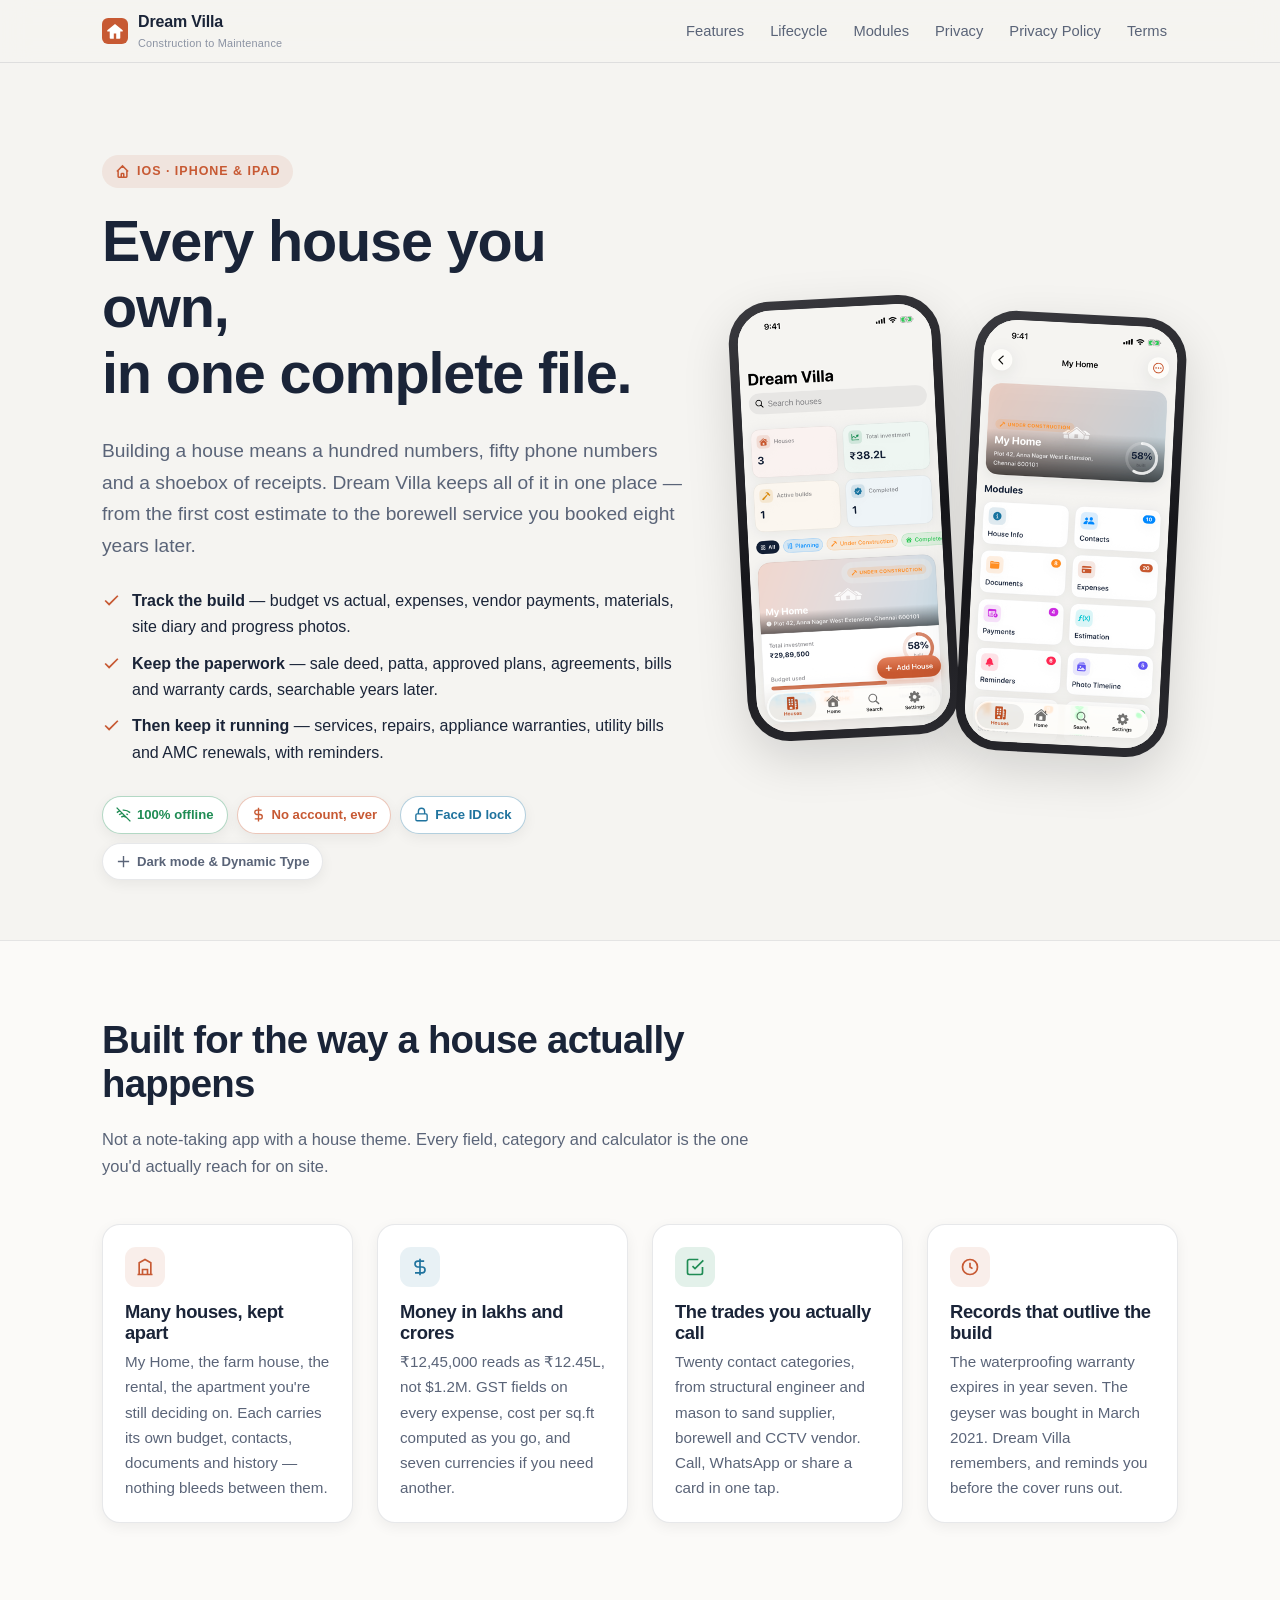
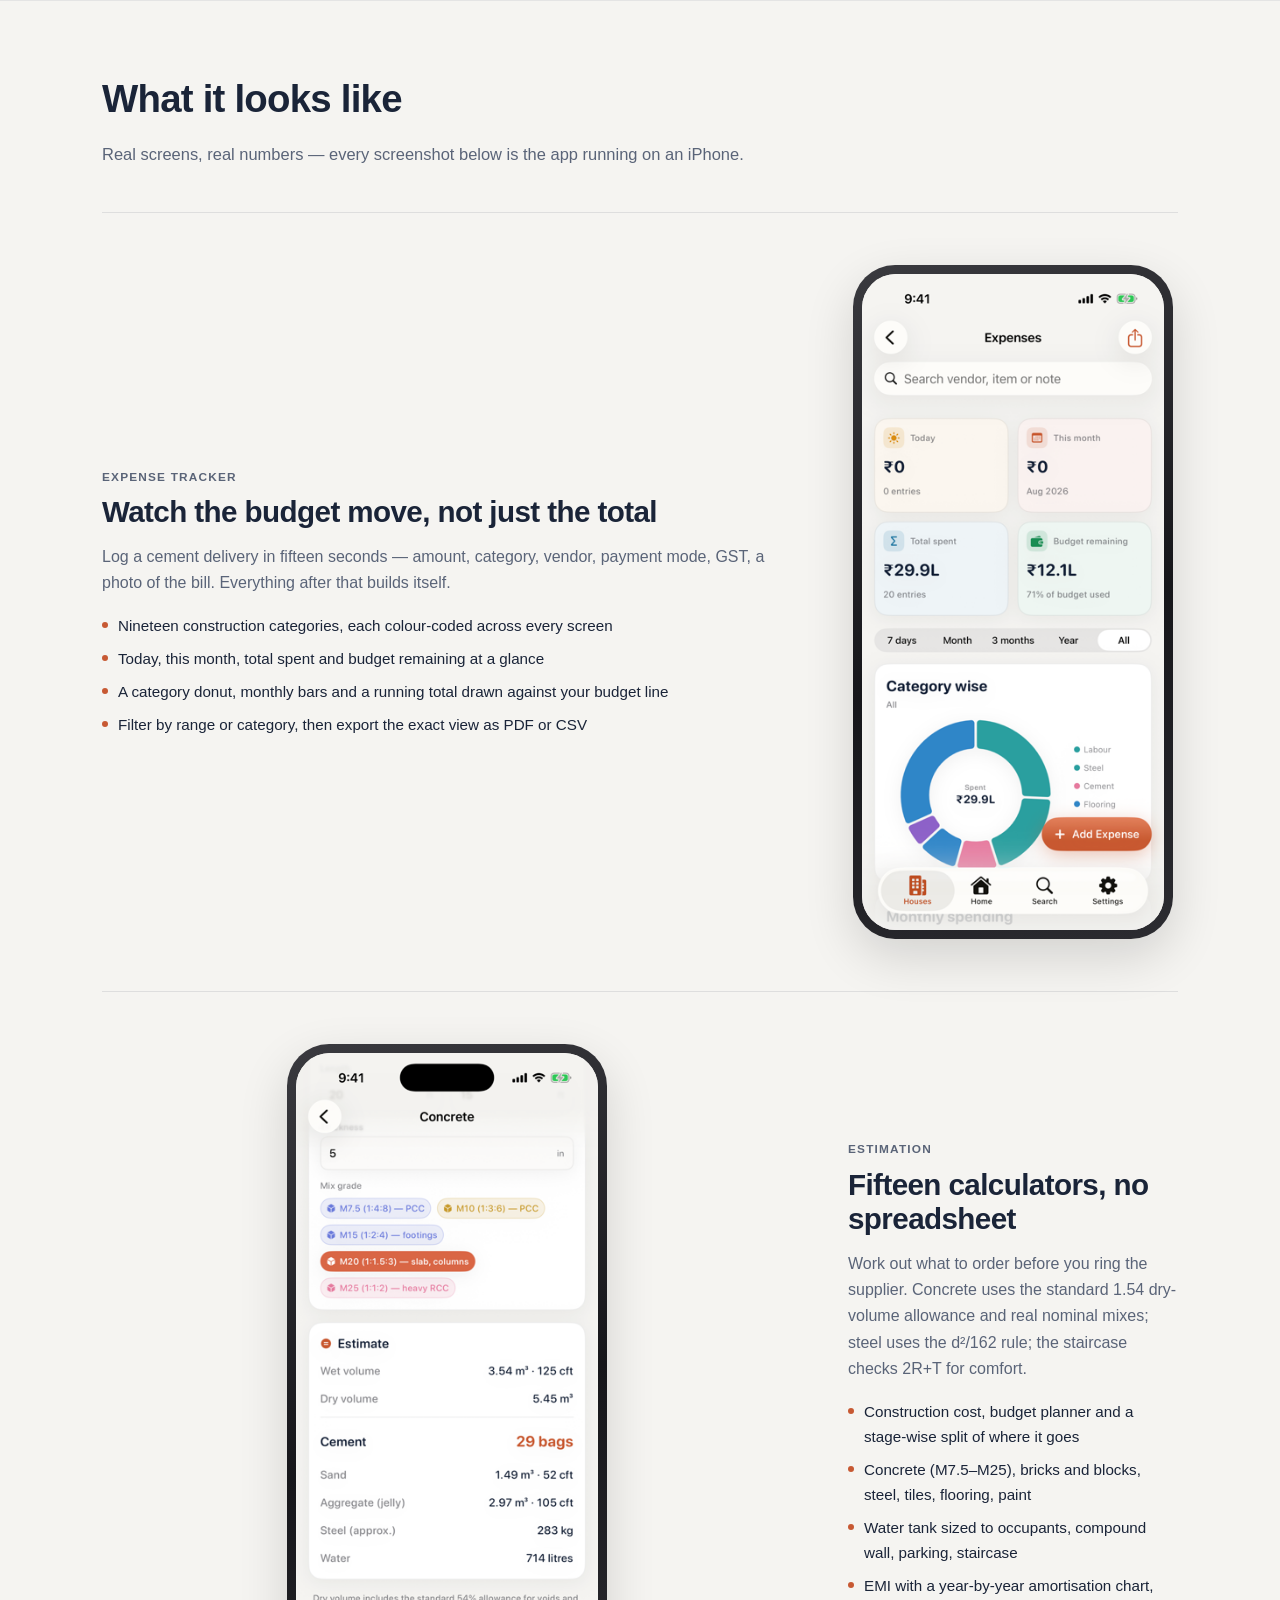
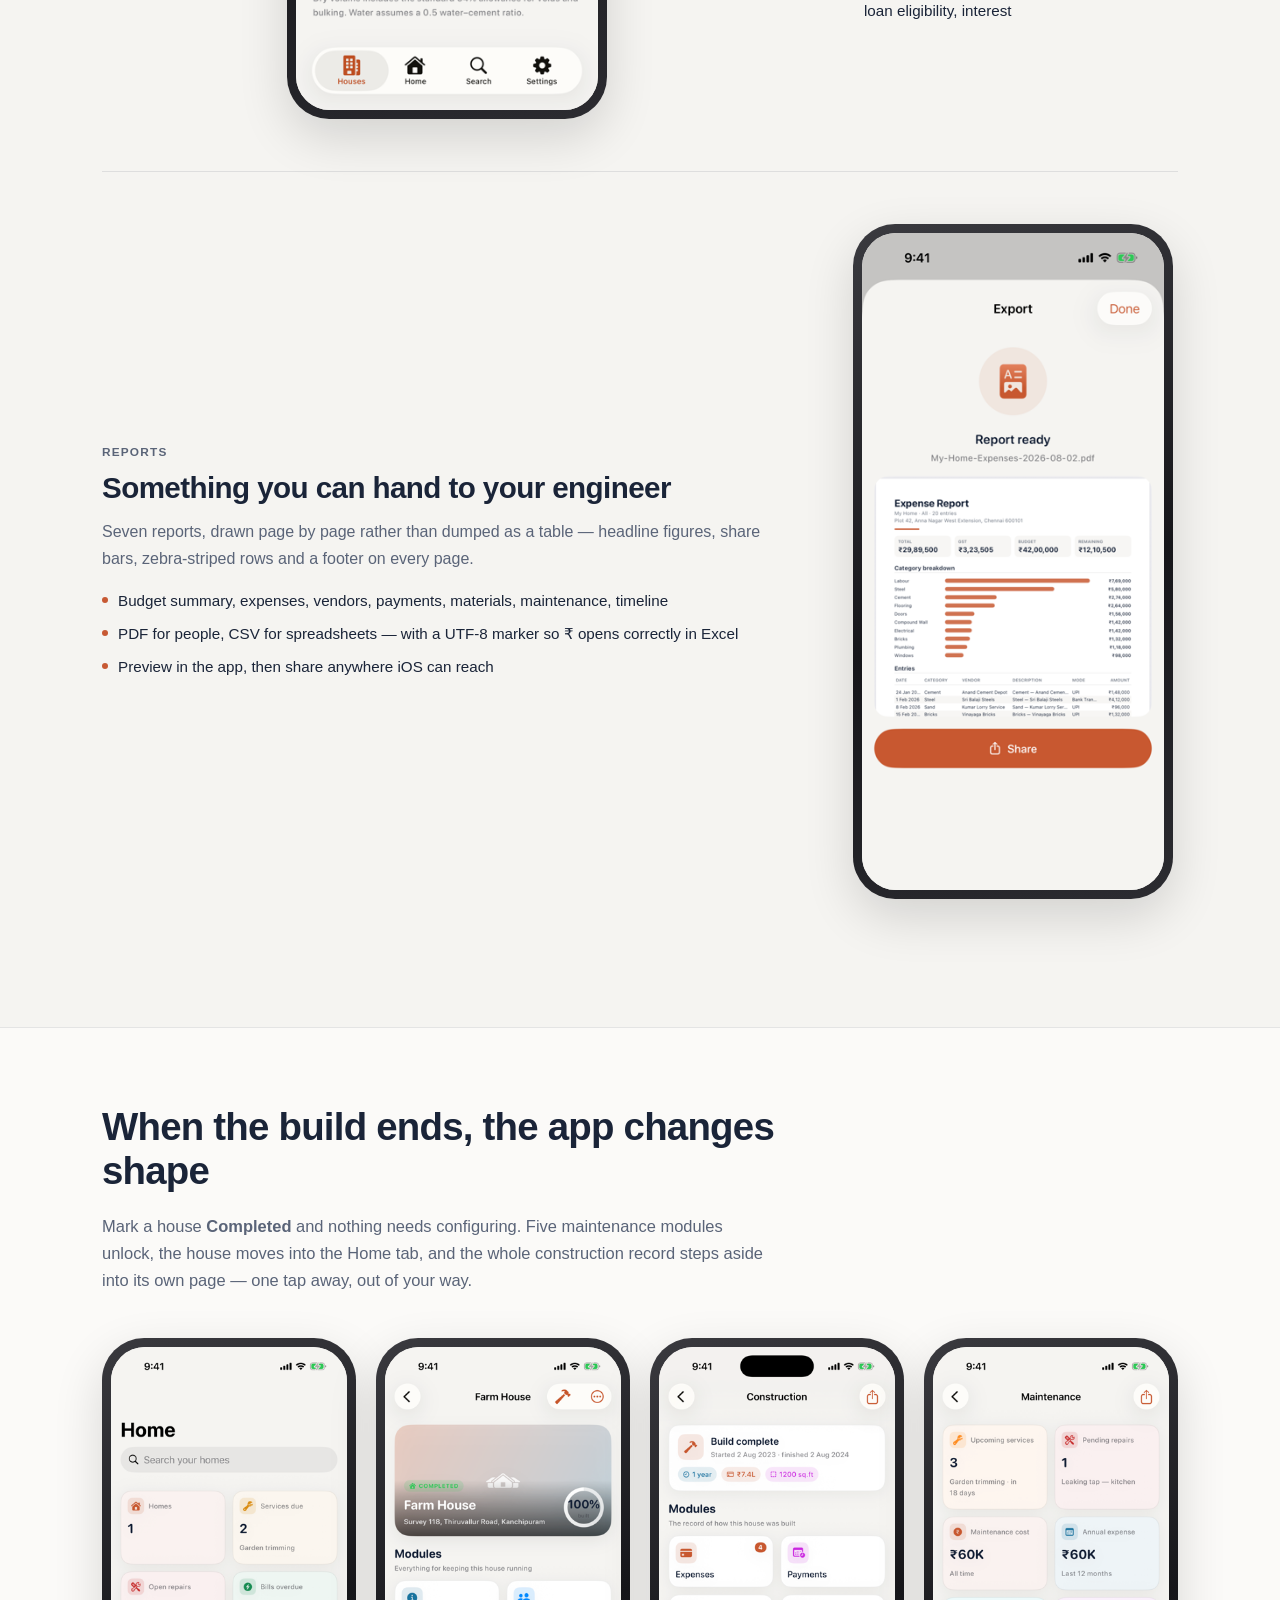
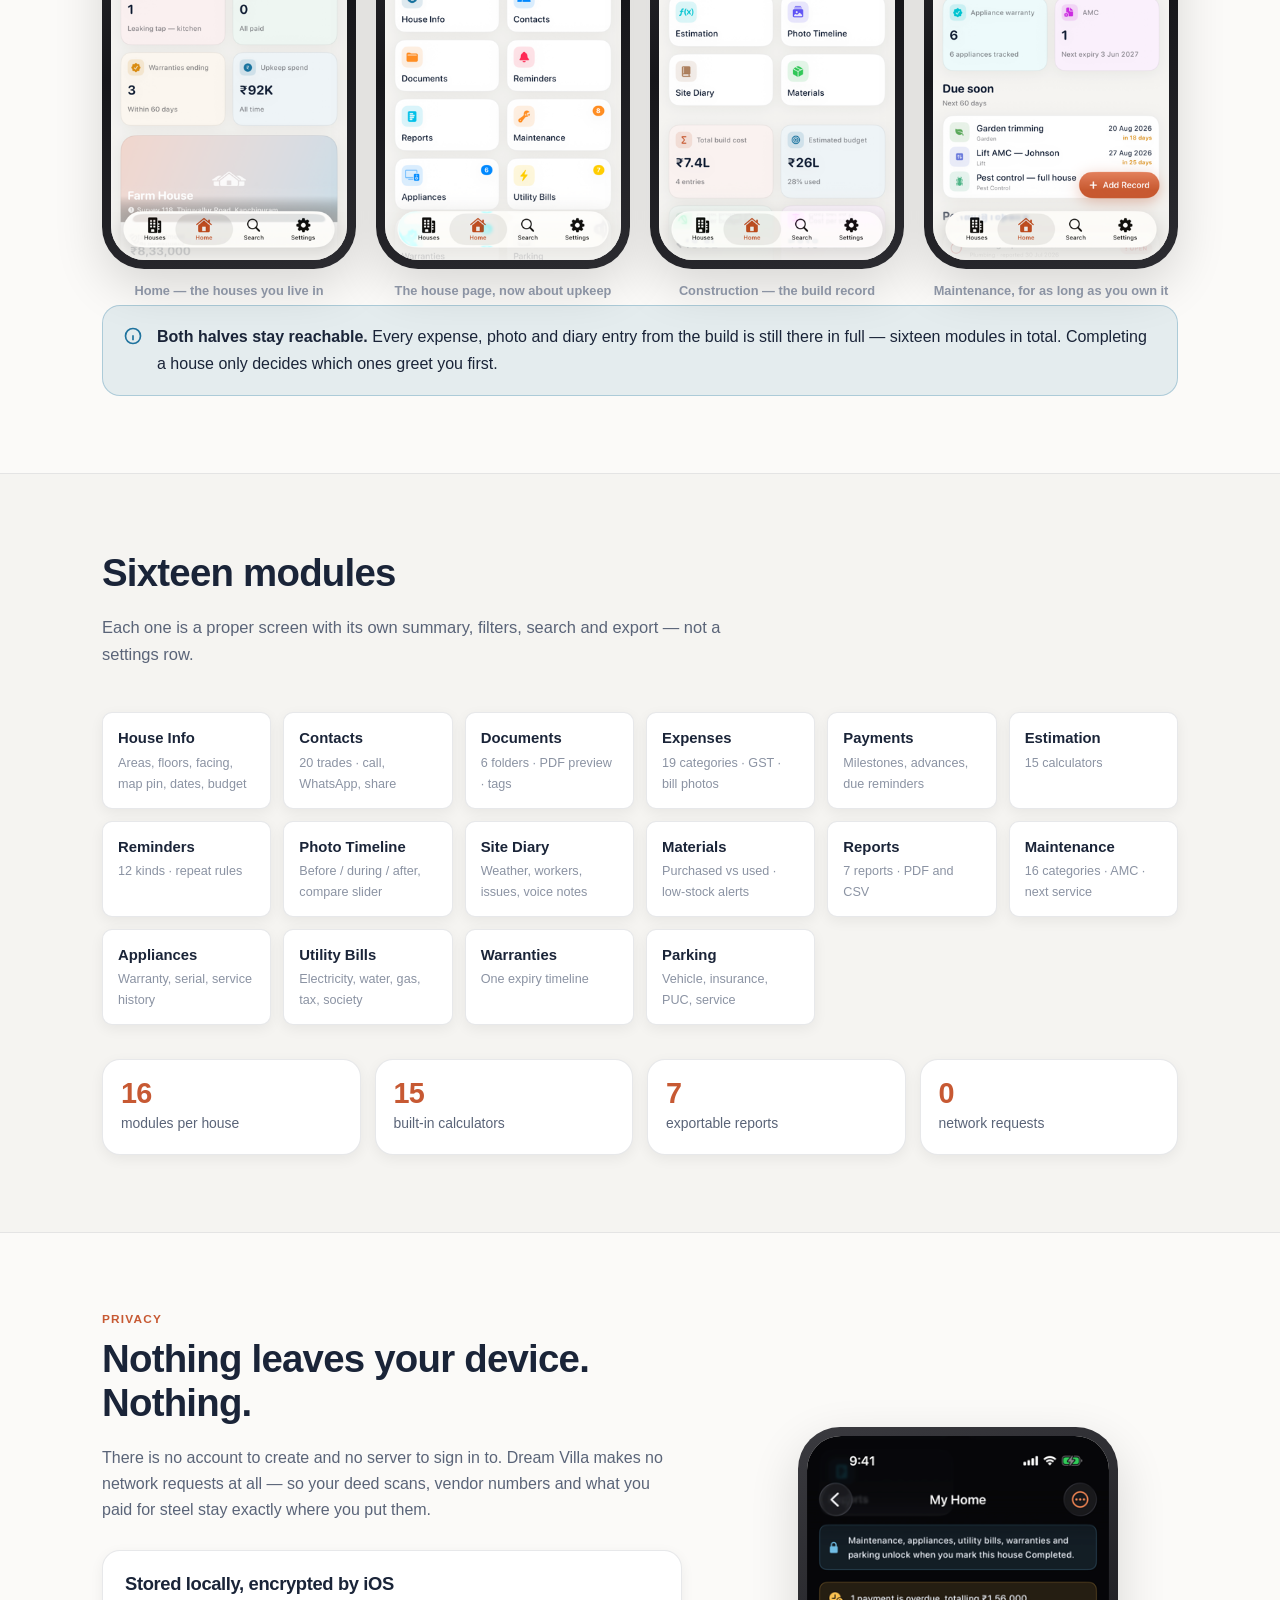
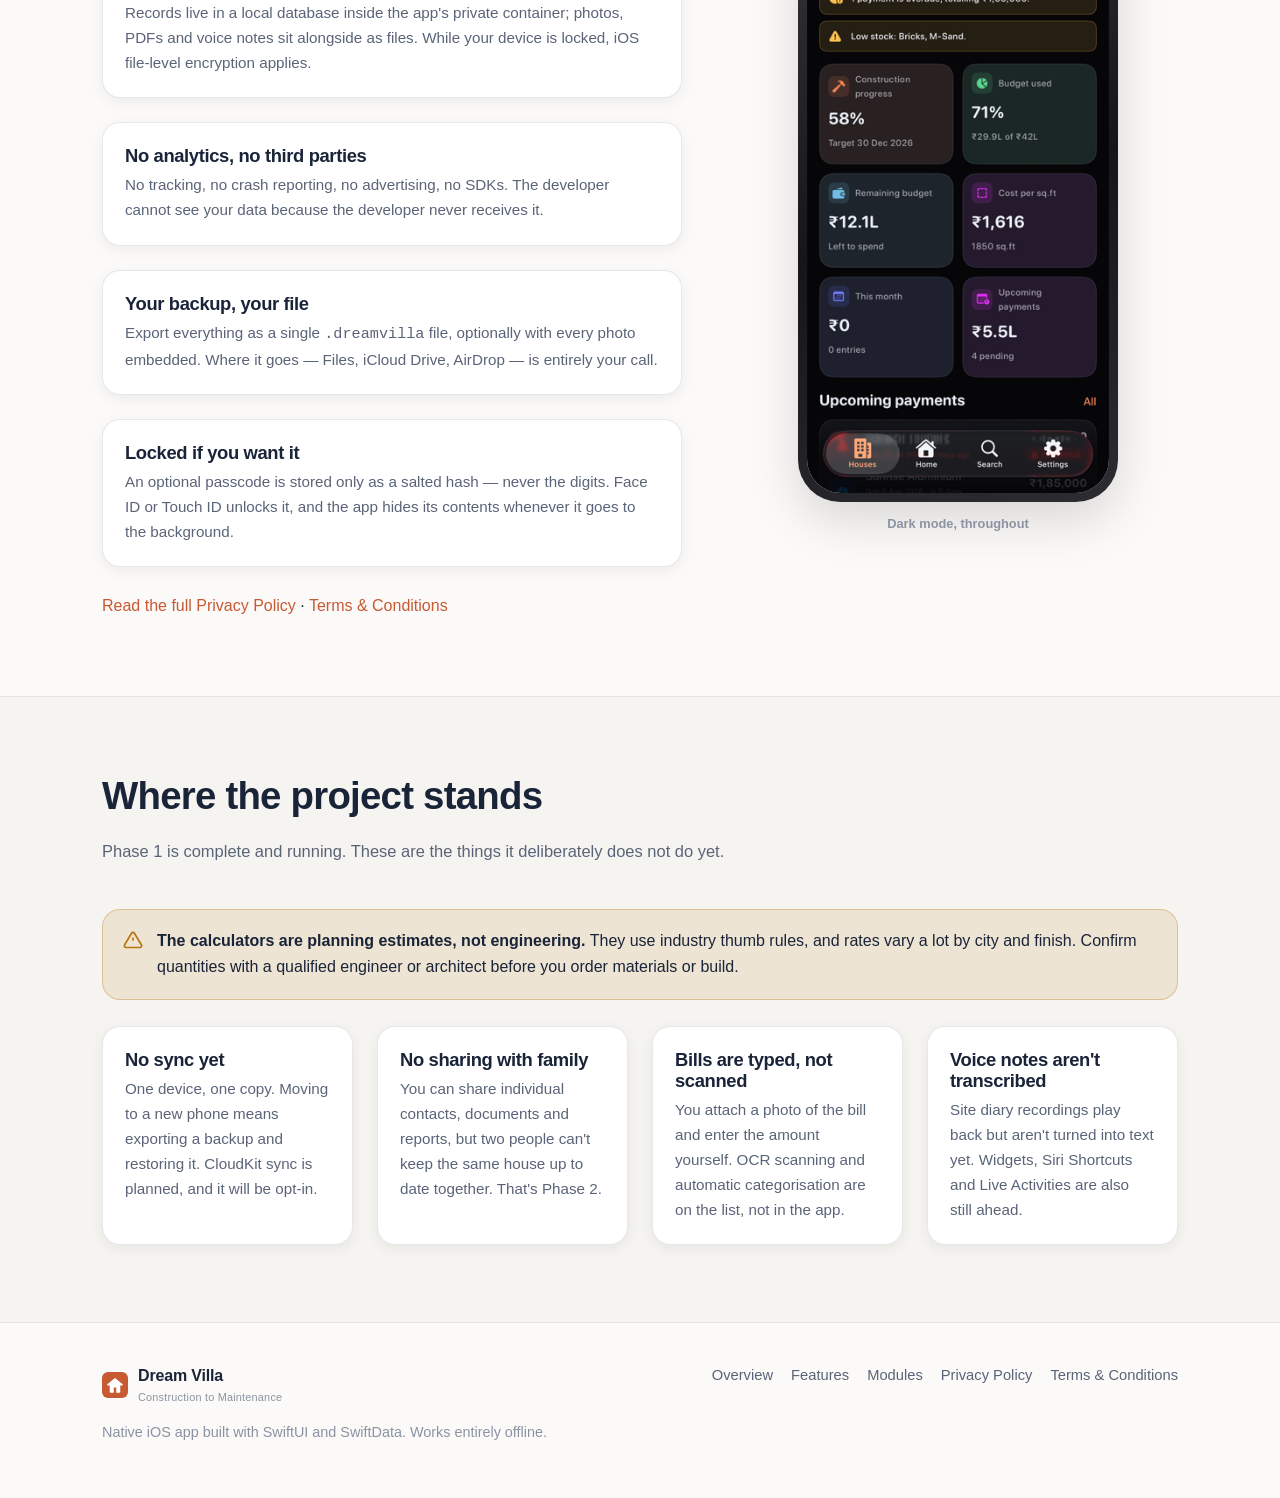
==== commit d5493a12: "Update index.html" ====
--- a/index.html
+++ b/index.html
@@ -39,7 +39,7 @@
     <div>
       <span class="eyebrow">
         <svg viewBox="0 0 24 24" width="15" height="15" fill="none" stroke="currentColor" stroke-width="2.4" aria-hidden="true"><path d="M3 12l2-2m0 0l7-7 7 7M5 10v10a1 1 0 001 1h3m10-11l2 2m-2-2v10a1 1 0 01-1 1h-3m-6 0a1 1 0 001-1v-4a1 1 0 011-1h2a1 1 0 011 1v4a1 1 0 001 1m-6 0h6"/></svg>
-        iOS 18 · iPhone &amp; iPad
+        iOS · iPhone &amp; iPad
       </span>
 
       <h1>Every house you own,<br>in one complete file.</h1>
@@ -433,7 +433,7 @@
         <span>Dream Villa<small>Construction to Maintenance</small></span>
       </a>
       <p class="small" style="margin-top:14px">
-        Native iOS 18 app built with SwiftUI and SwiftData. Works entirely offline.
+        Native iOS app built with SwiftUI and SwiftData. Works entirely offline.
       </p>
     </div>
     <nav aria-label="Footer">
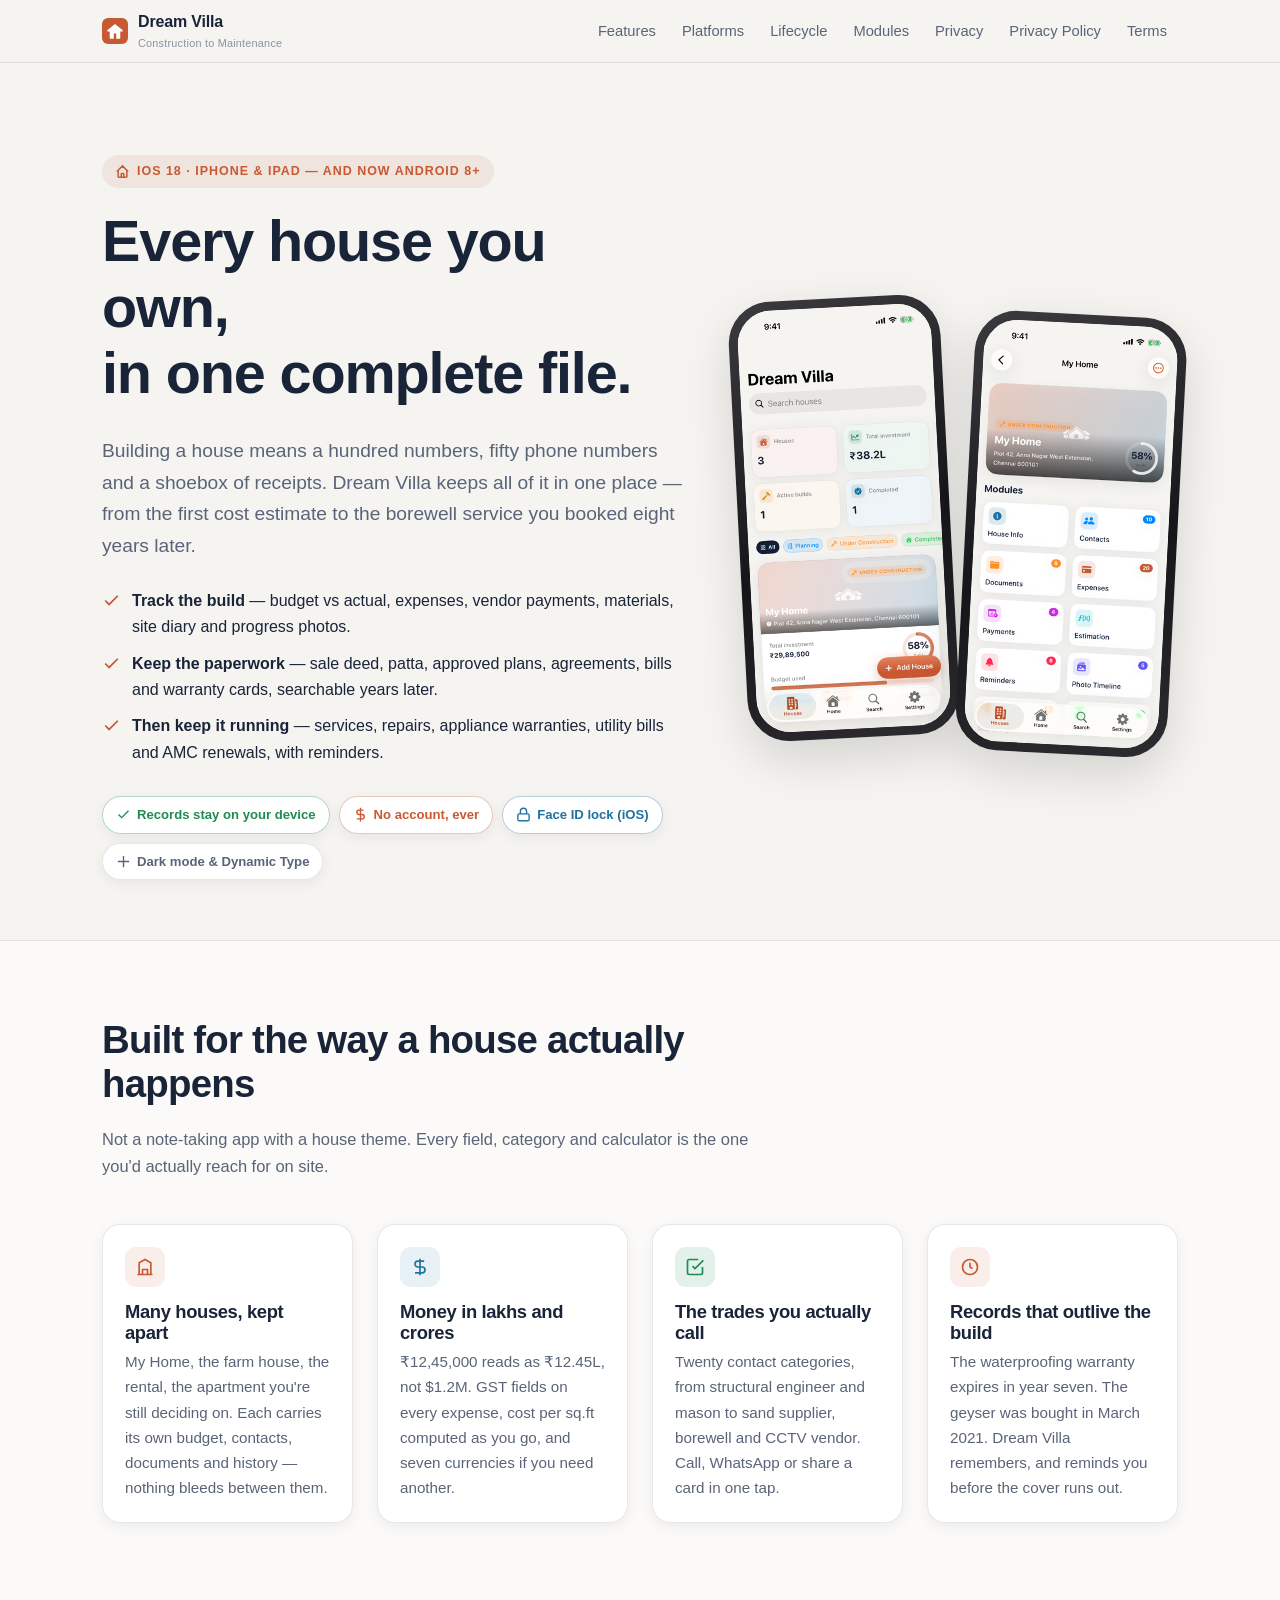
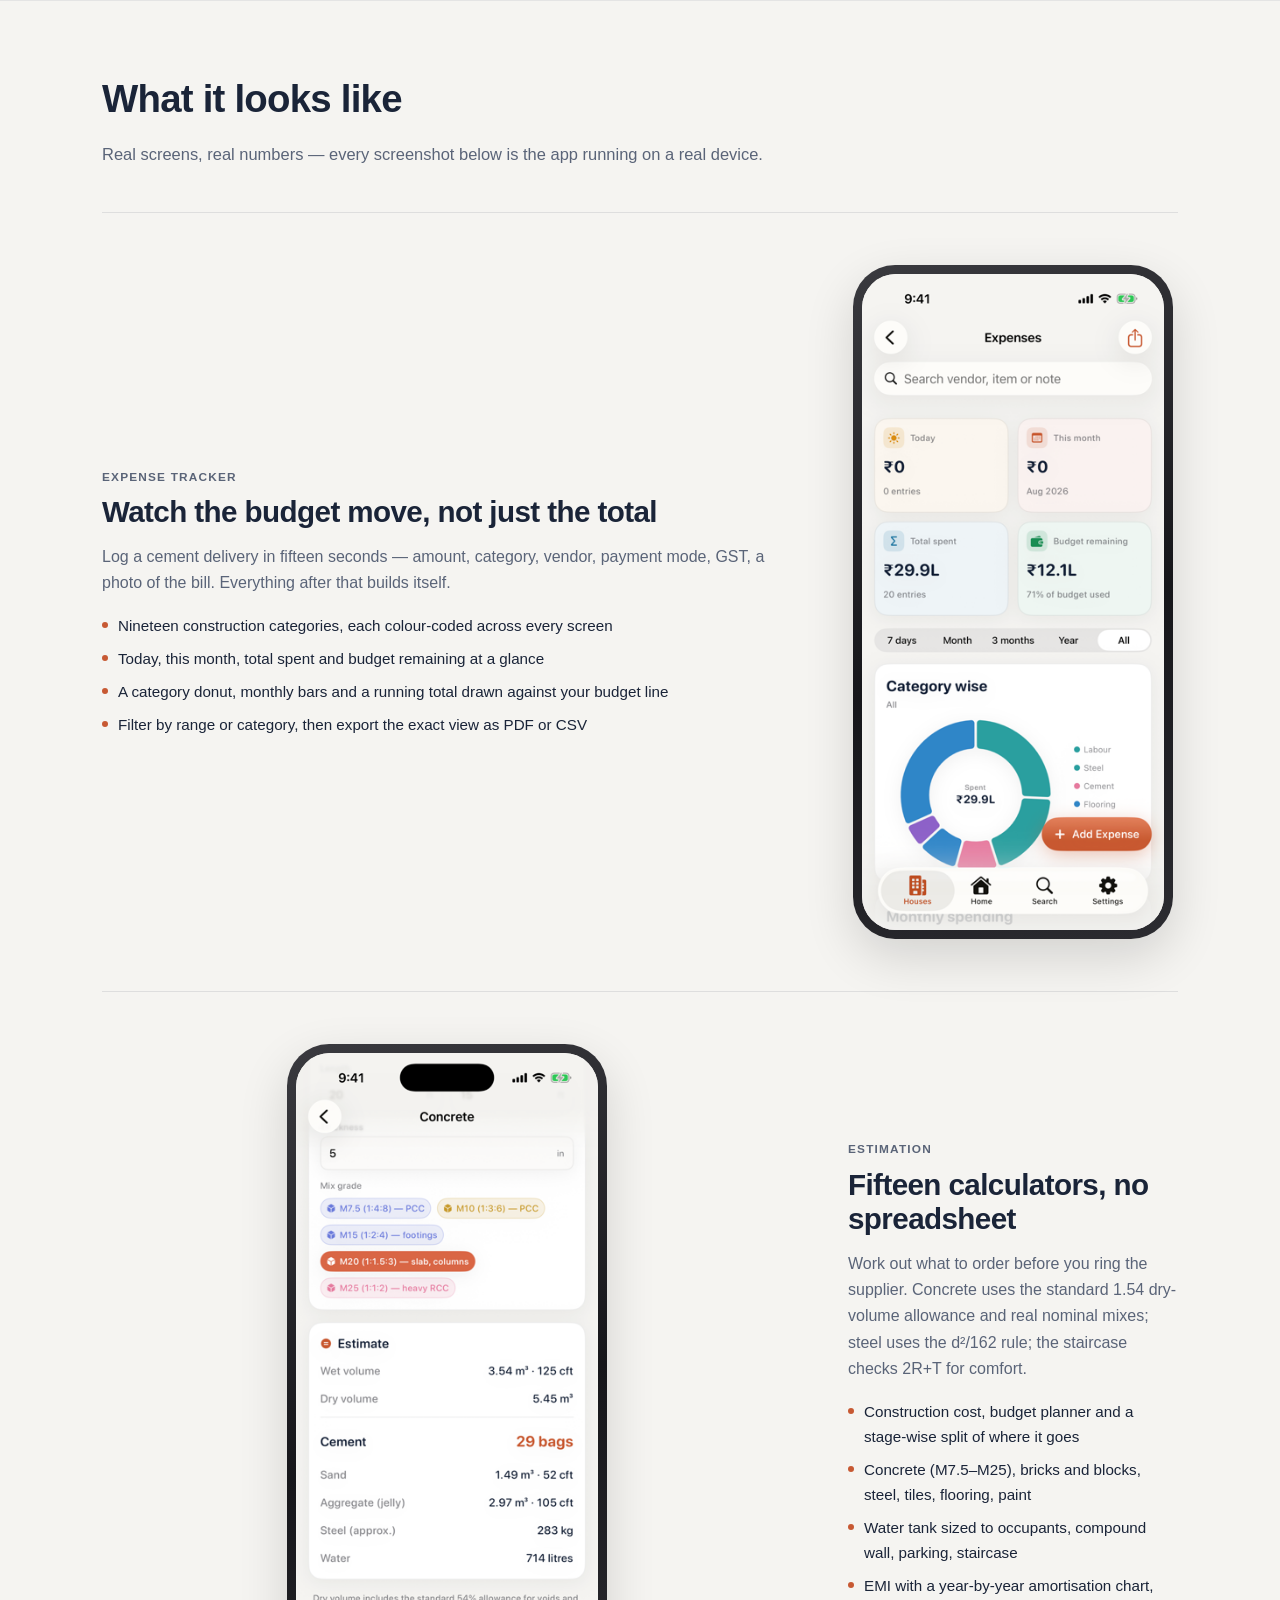
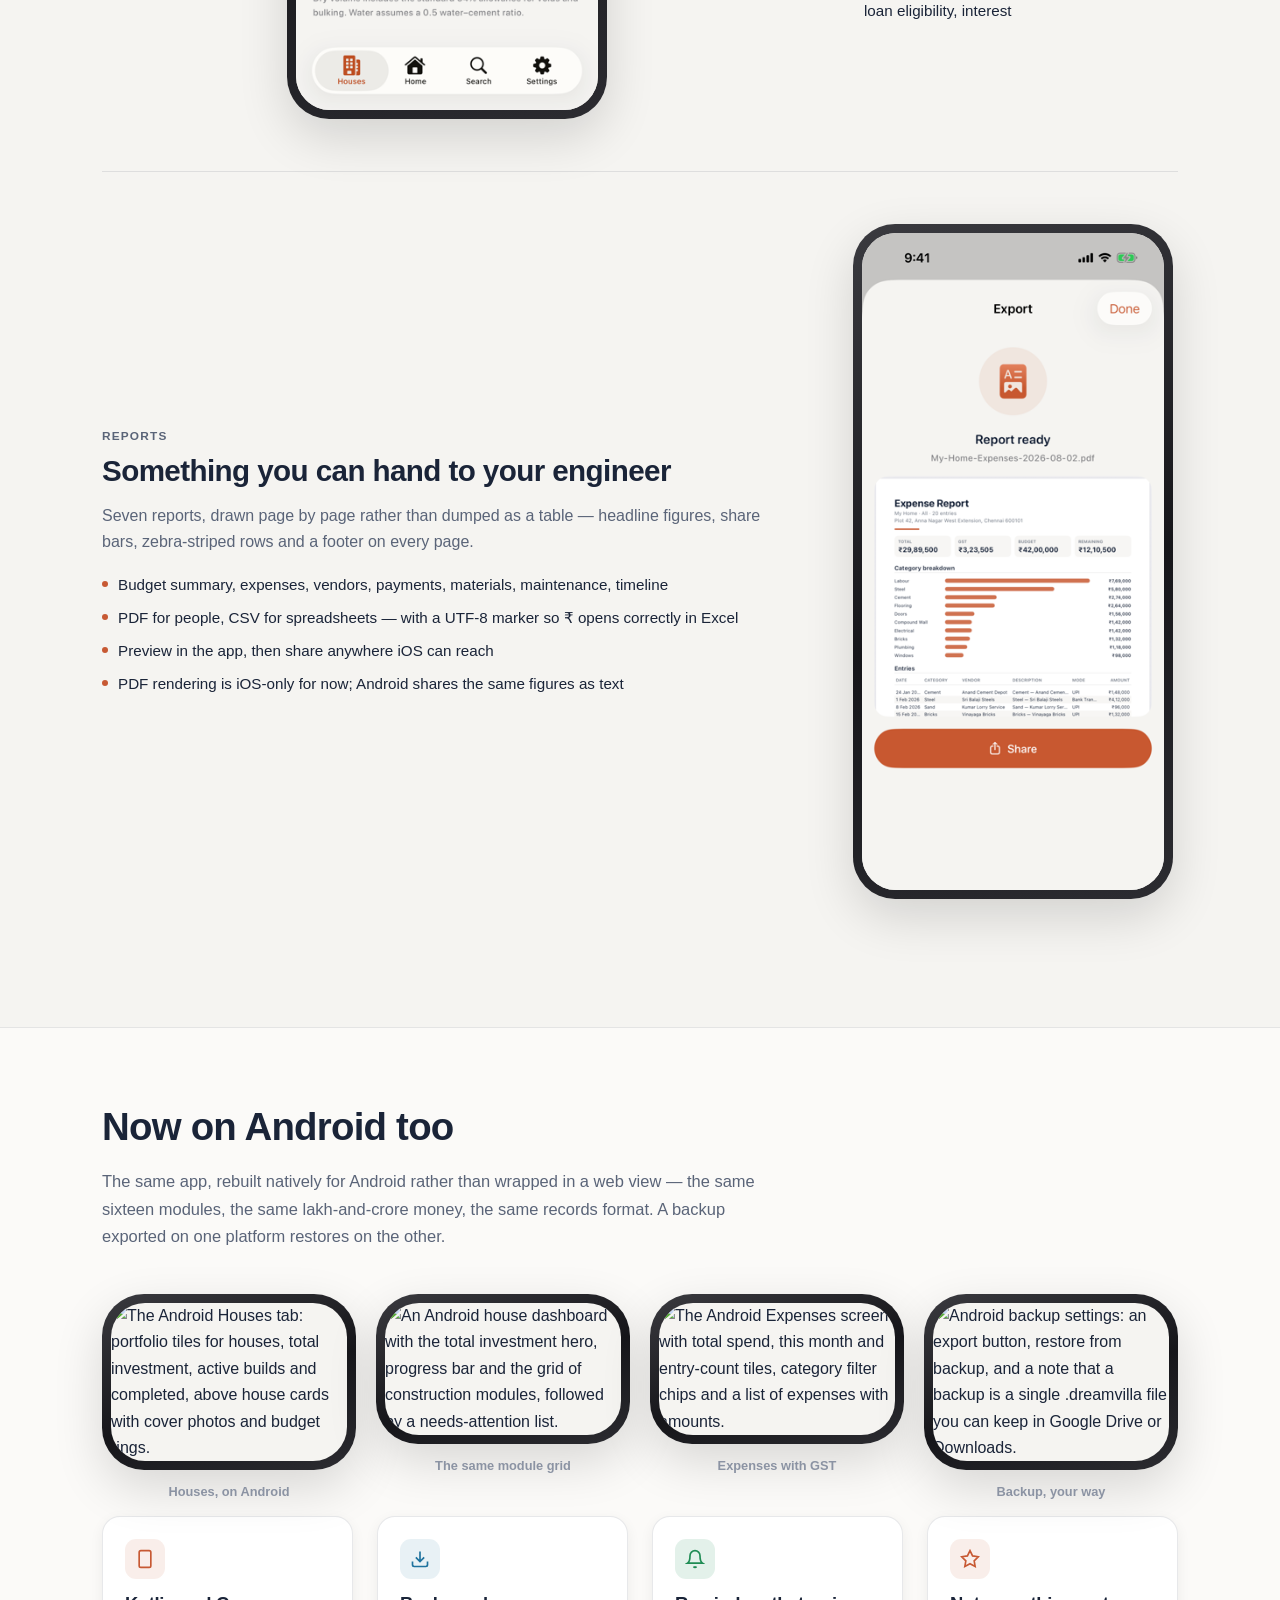
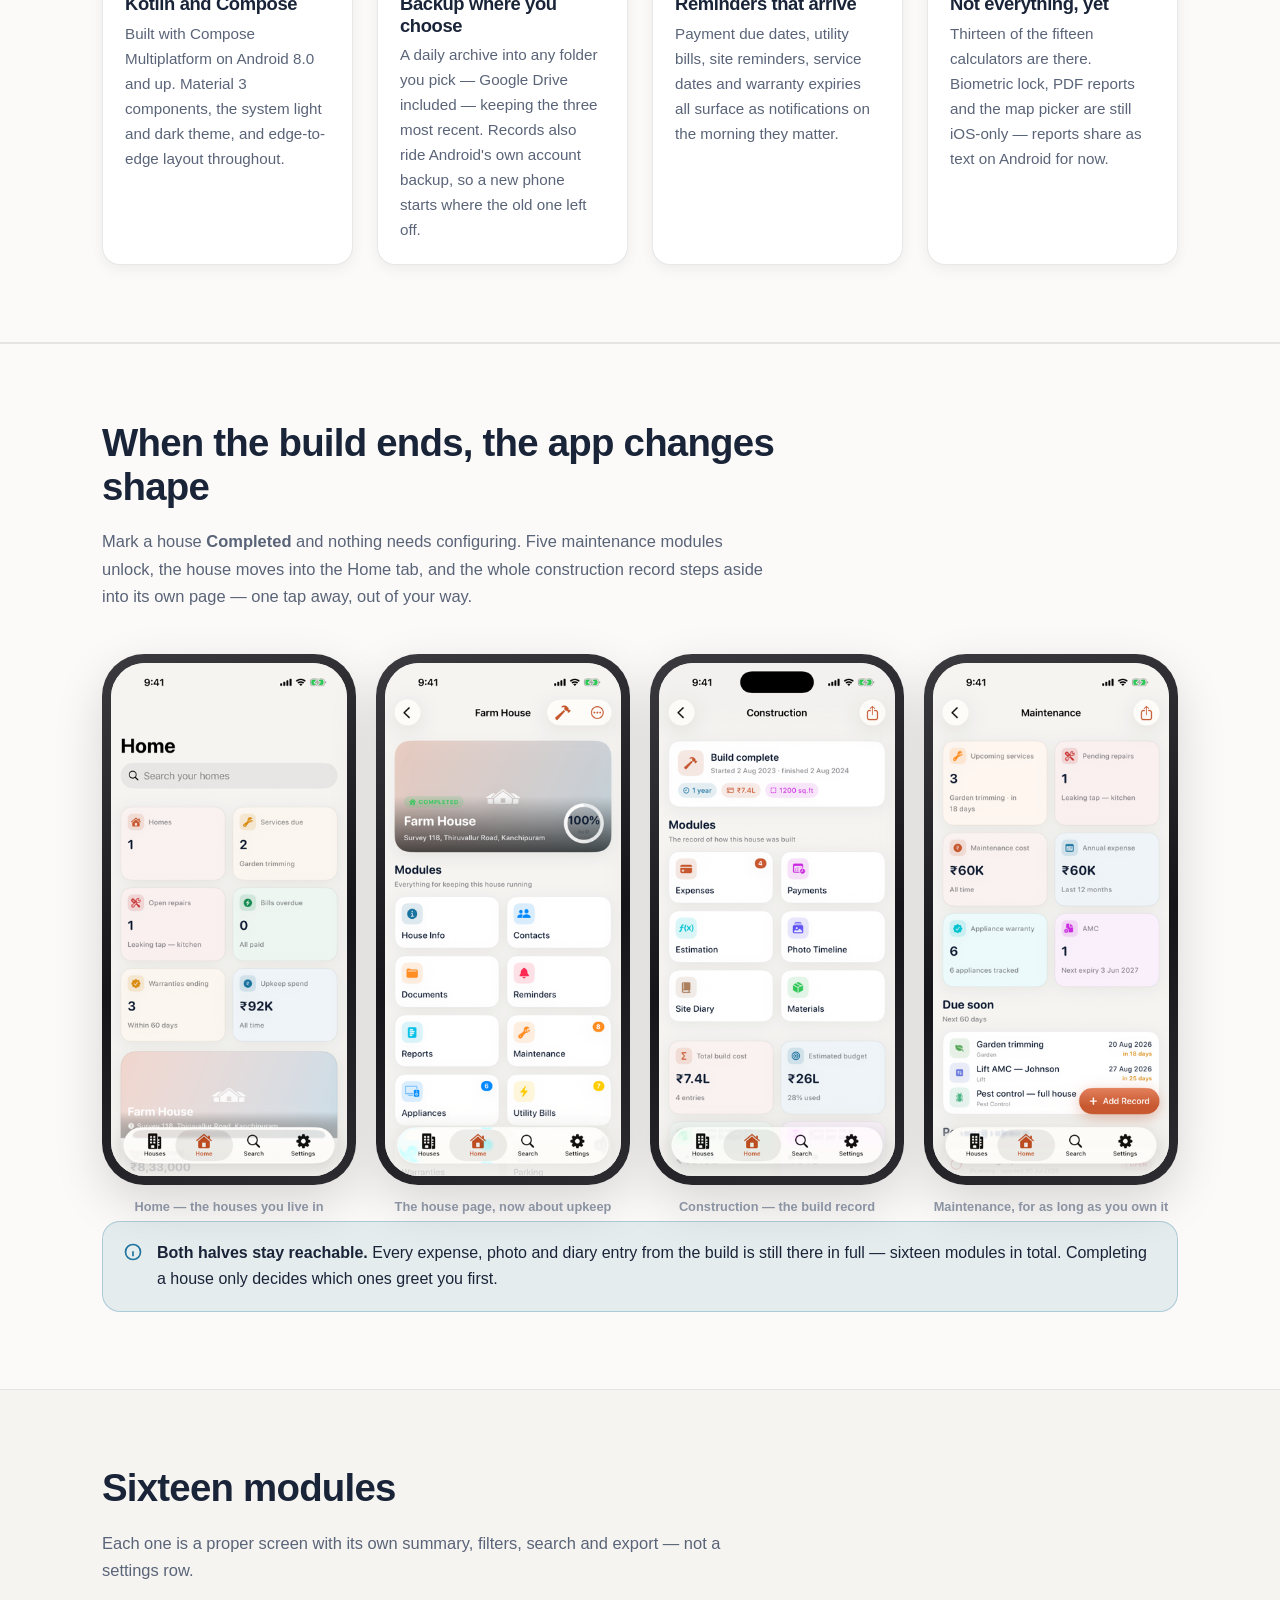
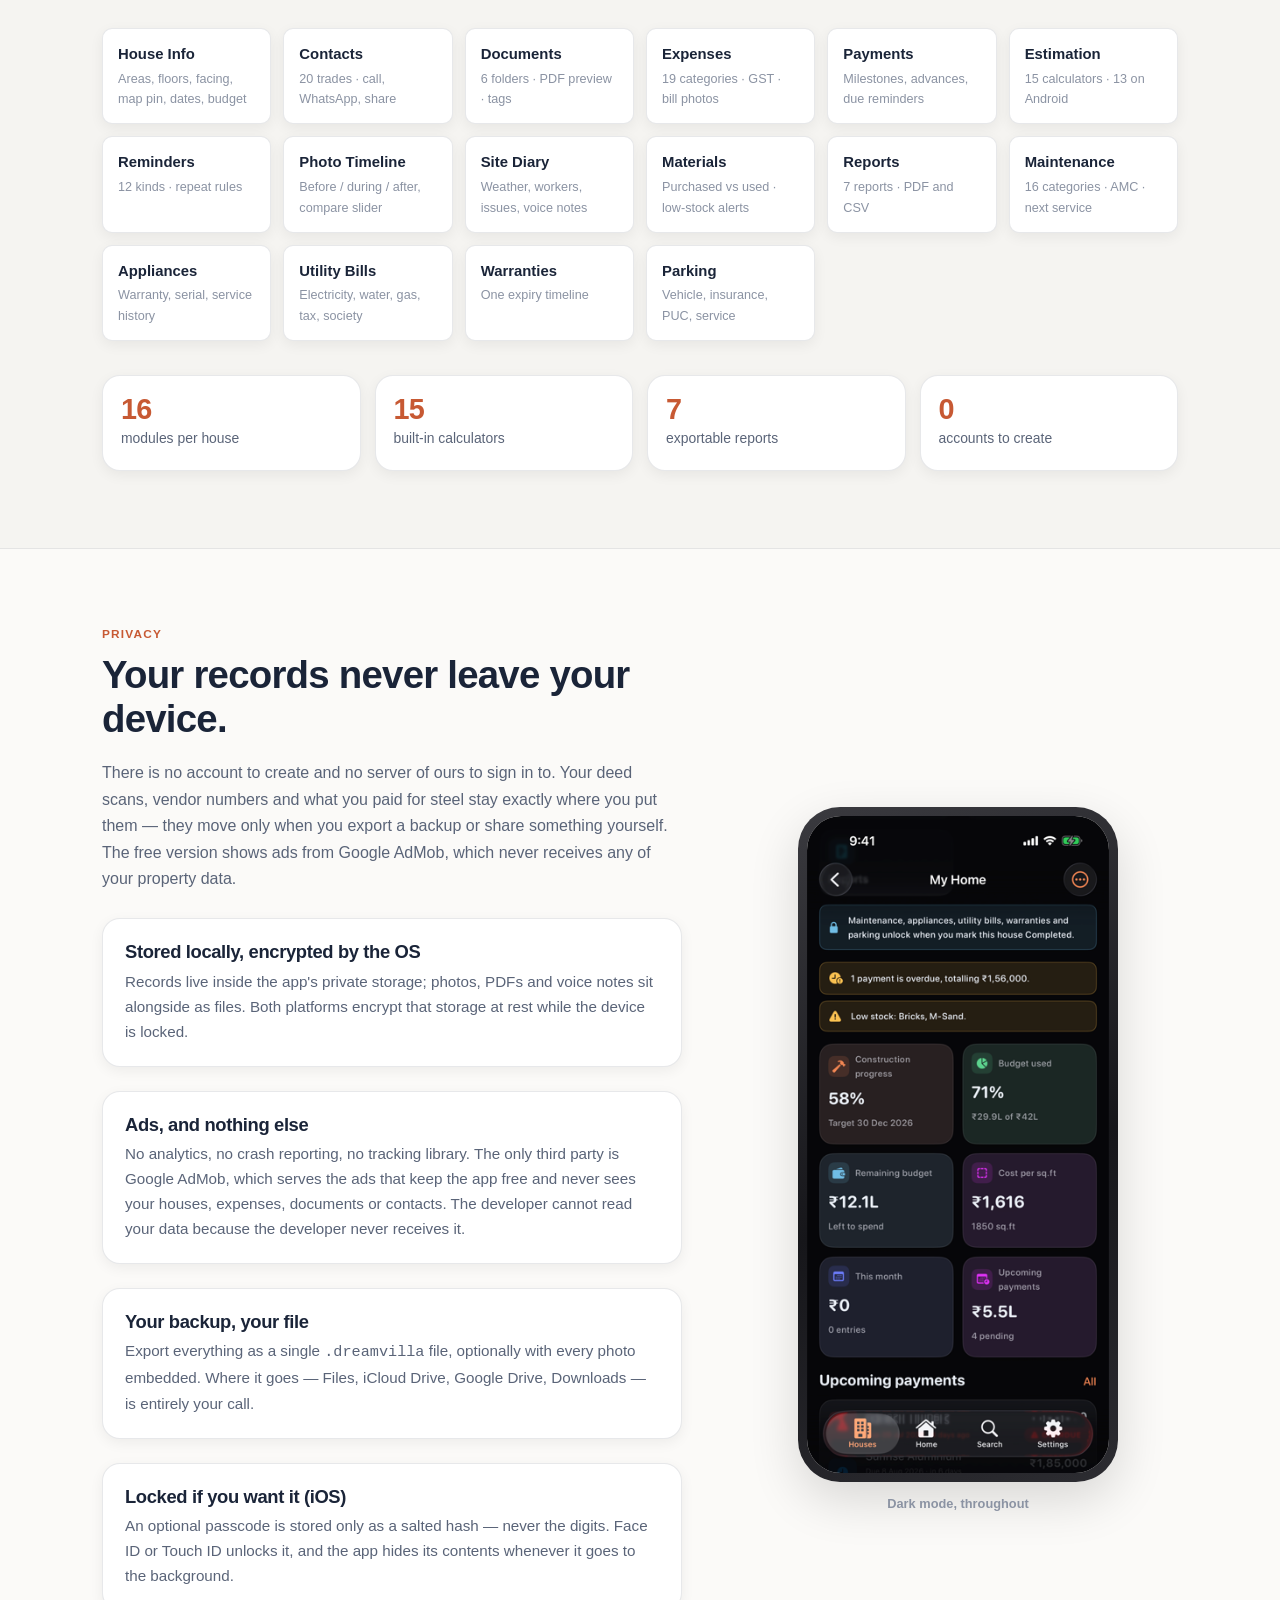
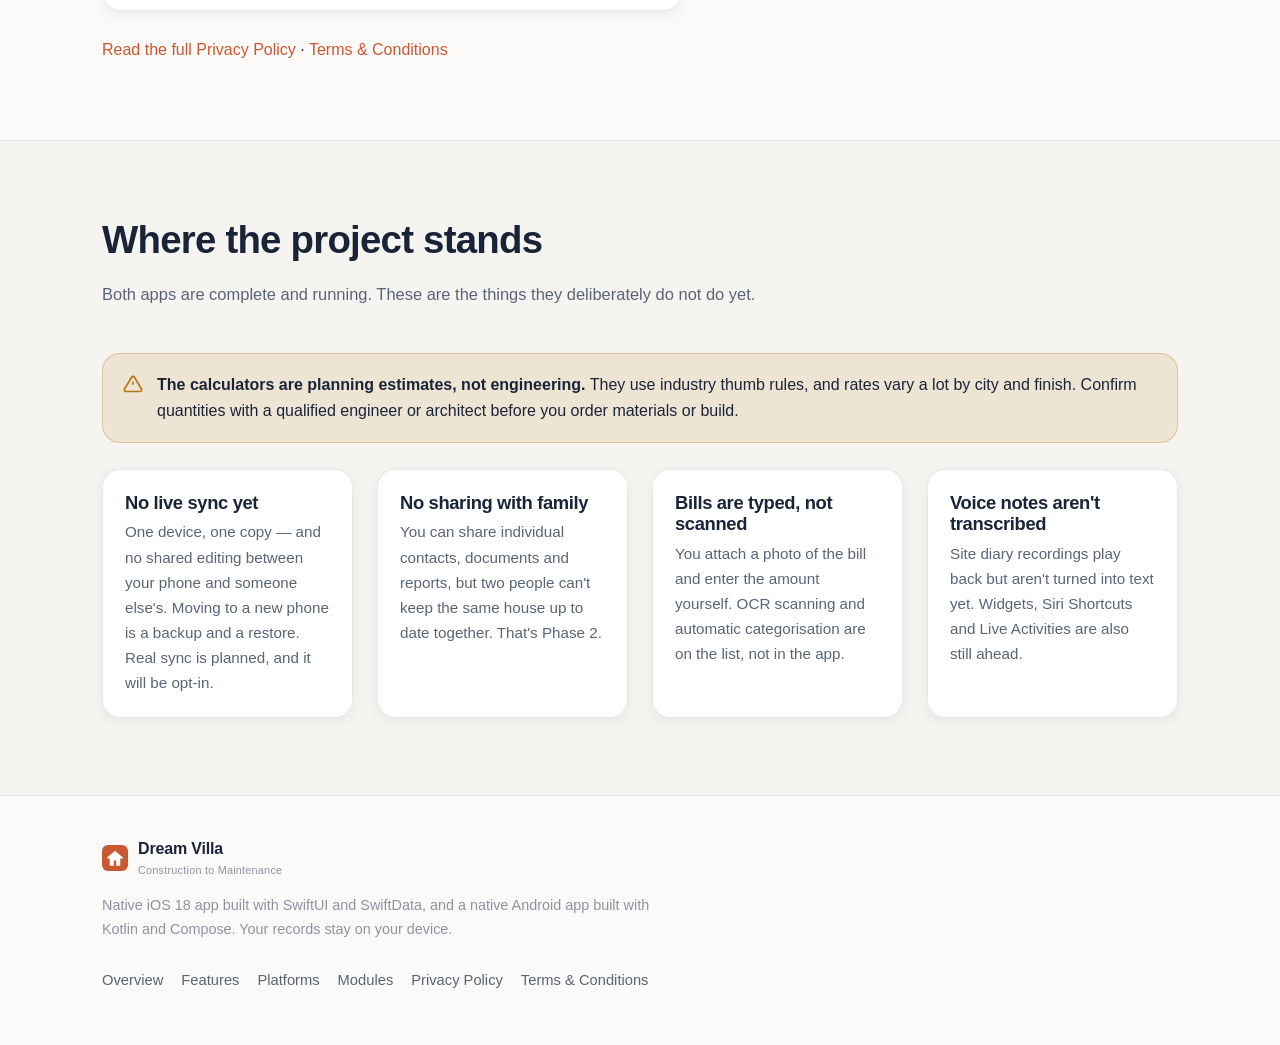
==== commit 2defd136: "Update index.html" ====
--- a/index.html
+++ b/index.html
@@ -4,12 +4,12 @@
 <meta charset="utf-8">
 <meta name="viewport" content="width=device-width, initial-scale=1">
 <title>Dream Villa — Construction to Maintenance</title>
-<meta name="description" content="A complete digital file for every house you own, from planning and construction through decades of maintenance. Native iOS, and 100% offline — no account, no server, nothing leaves your device.">
+<meta name="description" content="A complete digital file for every house you own, from planning and construction through decades of maintenance. Native iOS and Android — no account, no server, your records stay on your device.">
 <meta name="theme-color" content="#c75933">
 <link rel="icon" href="assets/icon.svg" type="image/svg+xml">
 <link rel="stylesheet" href="assets/styles.css?v=3">
 <meta property="og:title" content="Dream Villa — Construction to Maintenance">
-<meta property="og:description" content="One digital file for every house you own. Budget, contacts, documents, expenses and maintenance — all offline, all on your device.">
+<meta property="og:description" content="One digital file for every house you own. Budget, contacts, documents, expenses and maintenance — on iOS and Android, stored on your device.">
 <meta property="og:type" content="website">
 </head>
 <body>
@@ -22,6 +22,7 @@
     </a>
     <nav class="site-nav" aria-label="Site">
       <a href="#features">Features</a>
+      <a href="#platforms">Platforms</a>
       <a href="#lifecycle">Lifecycle</a>
       <a href="#modules">Modules</a>
       <a href="#privacy">Privacy</a>
@@ -39,7 +40,7 @@
     <div>
       <span class="eyebrow">
         <svg viewBox="0 0 24 24" width="15" height="15" fill="none" stroke="currentColor" stroke-width="2.4" aria-hidden="true"><path d="M3 12l2-2m0 0l7-7 7 7M5 10v10a1 1 0 001 1h3m10-11l2 2m-2-2v10a1 1 0 01-1 1h-3m-6 0a1 1 0 001-1v-4a1 1 0 011-1h2a1 1 0 011 1v4a1 1 0 001 1m-6 0h6"/></svg>
-        iOS · iPhone &amp; iPad
+        iOS 18 · iPhone &amp; iPad — and now Android 8+
       </span>
 
       <h1>Every house you own,<br>in one complete file.</h1>
@@ -67,8 +68,8 @@
 
       <div class="badges">
         <span class="badge is-positive">
-          <svg viewBox="0 0 24 24" width="18" height="18" fill="none" stroke="currentColor" stroke-width="2.2" aria-hidden="true"><path d="M1 1l22 22M16.72 11.06A10.94 10.94 0 0119 12.55M5 12.55a10.94 10.94 0 015.17-2.39M10.71 5.05A16 16 0 0122.58 9M1.42 9a15.91 15.91 0 014.7-2.88M8.53 16.11a6 6 0 016.95 0M12 20h.01"/></svg>
-          100% offline
+          <svg viewBox="0 0 24 24" width="18" height="18" fill="none" stroke="currentColor" stroke-width="2.2" aria-hidden="true"><path d="M20 6L9 17l-5-5"/></svg>
+          Records stay on your device
         </span>
         <span class="badge is-brand">
           <svg viewBox="0 0 24 24" width="18" height="18" fill="none" stroke="currentColor" stroke-width="2.2" aria-hidden="true"><path d="M12 1v22M17 5H9.5a3.5 3.5 0 000 7h5a3.5 3.5 0 010 7H6"/></svg>
@@ -76,7 +77,7 @@
         </span>
         <span class="badge is-accent">
           <svg viewBox="0 0 24 24" width="18" height="18" fill="none" stroke="currentColor" stroke-width="2.2" aria-hidden="true"><rect x="3" y="11" width="18" height="11" rx="2"/><path d="M7 11V7a5 5 0 0110 0v4"/></svg>
-          Face ID lock
+          Face ID lock (iOS)
         </span>
         <span class="badge">
           <svg viewBox="0 0 24 24" width="18" height="18" fill="none" stroke="currentColor" stroke-width="2.2" aria-hidden="true"><path d="M12 3v18M3 12h18"/></svg>
@@ -161,7 +162,7 @@
   <div class="wrap">
     <div class="section-head">
       <h2>What it looks like</h2>
-      <p>Real screens, real numbers — every screenshot below is the app running on an iPhone.</p>
+      <p>Real screens, real numbers — every screenshot below is the app running on a real device.</p>
     </div>
 
     <div class="feature">
@@ -217,11 +218,100 @@
           <li>Budget summary, expenses, vendors, payments, materials, maintenance, timeline</li>
           <li>PDF for people, CSV for spreadsheets — with a UTF-8 marker so ₹ opens correctly in Excel</li>
           <li>Preview in the app, then share anywhere iOS can reach</li>
+          <li>PDF rendering is iOS-only for now; Android shares the same figures as text</li>
         </ul>
       </div>
       <figure class="phone feature-shot">
         <img src="assets/img/report.png" width="750" alt="A generated Expense Report PDF previewed in the app, showing total ₹29,89,500, GST ₹3,23,505, budget ₹42,00,000 and remaining ₹12,10,500, with a category breakdown bar chart and a table of entries.">
       </figure>
+    </div>
+  </div>
+</section>
+
+<!-- ───────────────────────── Platforms ───────────────────────── -->
+<section class="tint" id="platforms">
+  <div class="wrap">
+    <div class="section-head">
+      <h2>Now on Android too</h2>
+      <p>
+        The same app, rebuilt natively for Android rather than wrapped in a web view —
+        the same sixteen modules, the same lakh-and-crore money, the same records
+        format. A backup exported on one platform restores on the other.
+      </p>
+    </div>
+
+    <ul class="gallery">
+      <li>
+        <figure class="phone">
+          <img src="assets/img/android-houses.png" width="345" alt="The Android Houses tab: portfolio tiles for houses, total investment, active builds and completed, above house cards with cover photos and budget rings.">
+          <figcaption>Houses, on Android</figcaption>
+        </figure>
+      </li>
+      <li>
+        <figure class="phone">
+          <img src="assets/img/android-dashboard.png" width="345" alt="An Android house dashboard with the total investment hero, progress bar and the grid of construction modules, followed by a needs-attention list.">
+          <figcaption>The same module grid</figcaption>
+        </figure>
+      </li>
+      <li>
+        <figure class="phone">
+          <img src="assets/img/android-expenses.png" width="345" alt="The Android Expenses screen with total spend, this month and entry-count tiles, category filter chips and a list of expenses with amounts.">
+          <figcaption>Expenses with GST</figcaption>
+        </figure>
+      </li>
+      <li>
+        <figure class="phone">
+          <img src="assets/img/android-backup.png" width="345" alt="Android backup settings: an export button, restore from backup, and a note that a backup is a single .dreamvilla file you can keep in Google Drive or Downloads.">
+          <figcaption>Backup, your way</figcaption>
+        </figure>
+      </li>
+    </ul>
+
+    <div class="cards" style="margin-top:46px">
+      <article class="card">
+        <div class="icon-chip">
+          <svg viewBox="0 0 24 24" width="20" height="20" fill="none" stroke="currentColor" stroke-width="2" aria-hidden="true"><rect x="5" y="2" width="14" height="20" rx="2"/><path d="M12 18h.01"/></svg>
+        </div>
+        <h3>Kotlin and Compose</h3>
+        <p>
+          Built with Compose Multiplatform on Android 8.0 and up. Material 3 components,
+          the system light and dark theme, and edge-to-edge layout throughout.
+        </p>
+      </article>
+
+      <article class="card">
+        <div class="icon-chip accent">
+          <svg viewBox="0 0 24 24" width="20" height="20" fill="none" stroke="currentColor" stroke-width="2" aria-hidden="true"><path d="M21 15v4a2 2 0 01-2 2H5a2 2 0 01-2-2v-4M7 10l5 5 5-5M12 15V3"/></svg>
+        </div>
+        <h3>Backup where you choose</h3>
+        <p>
+          A daily archive into any folder you pick — Google Drive included — keeping the
+          three most recent. Records also ride Android&#x27;s own account backup, so a new
+          phone starts where the old one left off.
+        </p>
+      </article>
+
+      <article class="card">
+        <div class="icon-chip positive">
+          <svg viewBox="0 0 24 24" width="20" height="20" fill="none" stroke="currentColor" stroke-width="2" aria-hidden="true"><path d="M18 8A6 6 0 006 8c0 7-3 9-3 9h18s-3-2-3-9M13.73 21a2 2 0 01-3.46 0"/></svg>
+        </div>
+        <h3>Reminders that arrive</h3>
+        <p>
+          Payment due dates, utility bills, site reminders, service dates and warranty
+          expiries all surface as notifications on the morning they matter.
+        </p>
+      </article>
+
+      <article class="card">
+        <div class="icon-chip">
+          <svg viewBox="0 0 24 24" width="20" height="20" fill="none" stroke="currentColor" stroke-width="2" aria-hidden="true"><path d="M12 2l3.09 6.26L22 9.27l-5 4.87 1.18 6.88L12 17.77l-6.18 3.25L7 14.14 2 9.27l6.91-1.01L12 2z"/></svg>
+        </div>
+        <h3>Not everything, yet</h3>
+        <p>
+          Thirteen of the fifteen calculators are there. Biometric lock, PDF reports and
+          the map picker are still iOS-only — reports share as text on Android for now.
+        </p>
+      </article>
     </div>
   </div>
 </section>
@@ -290,7 +380,7 @@
       <li>Documents<span>6 folders · PDF preview · tags</span></li>
       <li>Expenses<span>19 categories · GST · bill photos</span></li>
       <li>Payments<span>Milestones, advances, due reminders</span></li>
-      <li>Estimation<span>15 calculators</span></li>
+      <li>Estimation<span>15 calculators · 13 on Android</span></li>
       <li>Reminders<span>12 kinds · repeat rules</span></li>
       <li>Photo Timeline<span>Before / during / after, compare slider</span></li>
       <li>Site Diary<span>Weather, workers, issues, voice notes</span></li>
@@ -307,7 +397,7 @@
       <li><b>16</b><span>modules per house</span></li>
       <li><b>15</b><span>built-in calculators</span></li>
       <li><b>7</b><span>exportable reports</span></li>
-      <li><b>0</b><span>network requests</span></li>
+      <li><b>0</b><span>accounts to create</span></li>
     </ul>
   </div>
 </section>
@@ -318,39 +408,43 @@
     <div class="hero-grid">
       <div>
         <p class="kicker">Privacy</p>
-        <h2>Nothing leaves your device. Nothing.</h2>
+        <h2>Your records never leave your device.</h2>
         <p class="muted">
-          There is no account to create and no server to sign in to. Dream Villa makes
-          no network requests at all — so your deed scans, vendor numbers and what you
-          paid for steel stay exactly where you put them.
+          There is no account to create and no server of ours to sign in to. Your deed
+          scans, vendor numbers and what you paid for steel stay exactly where you put
+          them — they move only when you export a backup or share something yourself.
+          The free version shows ads from Google AdMob, which never receives any of
+          your property data.
         </p>
 
         <div class="cards" style="margin-top:26px;grid-template-columns:1fr">
           <article class="card">
-            <h3>Stored locally, encrypted by iOS</h3>
+            <h3>Stored locally, encrypted by the OS</h3>
             <p>
-              Records live in a local database inside the app's private container;
-              photos, PDFs and voice notes sit alongside as files. While your device is
-              locked, iOS file-level encryption applies.
+              Records live inside the app's private storage; photos, PDFs and voice
+              notes sit alongside as files. Both platforms encrypt that storage at rest
+              while the device is locked.
             </p>
           </article>
           <article class="card">
-            <h3>No analytics, no third parties</h3>
+            <h3>Ads, and nothing else</h3>
             <p>
-              No tracking, no crash reporting, no advertising, no SDKs. The developer
-              cannot see your data because the developer never receives it.
+              No analytics, no crash reporting, no tracking library. The only third
+              party is Google AdMob, which serves the ads that keep the app free and
+              never sees your houses, expenses, documents or contacts. The developer
+              cannot read your data because the developer never receives it.
             </p>
           </article>
           <article class="card">
             <h3>Your backup, your file</h3>
             <p>
               Export everything as a single <code>.dreamvilla</code> file, optionally with
-              every photo embedded. Where it goes — Files, iCloud Drive, AirDrop — is
-              entirely your call.
+              every photo embedded. Where it goes — Files, iCloud Drive, Google Drive,
+              Downloads — is entirely your call.
             </p>
           </article>
           <article class="card">
-            <h3>Locked if you want it</h3>
+            <h3>Locked if you want it (iOS)</h3>
             <p>
               An optional passcode is stored only as a salted hash — never the digits.
               Face ID or Touch ID unlocks it, and the app hides its contents whenever it
@@ -378,7 +472,7 @@
   <div class="wrap">
     <div class="section-head">
       <h2>Where the project stands</h2>
-      <p>Phase 1 is complete and running. These are the things it deliberately does not do yet.</p>
+      <p>Both apps are complete and running. These are the things they deliberately do not do yet.</p>
     </div>
 
     <div class="notice warn">
@@ -392,10 +486,11 @@
 
     <div class="cards" style="margin-top:26px">
       <article class="card">
-        <h3>No sync yet</h3>
-        <p>
-          One device, one copy. Moving to a new phone means exporting a backup and
-          restoring it. CloudKit sync is planned, and it will be opt-in.
+        <h3>No live sync yet</h3>
+        <p>
+          One device, one copy — and no shared editing between your phone and someone
+          else&#x27;s. Moving to a new phone is a backup and a restore. Real sync is planned,
+          and it will be opt-in.
         </p>
       </article>
       <article class="card">
@@ -433,12 +528,14 @@
         <span>Dream Villa<small>Construction to Maintenance</small></span>
       </a>
       <p class="small" style="margin-top:14px">
-        Native iOS app built with SwiftUI and SwiftData. Works entirely offline.
+        Native iOS 18 app built with SwiftUI and SwiftData, and a native Android app
+        built with Kotlin and Compose. Your records stay on your device.
       </p>
     </div>
     <nav aria-label="Footer">
       <a href="index.html">Overview</a>
       <a href="#features">Features</a>
+      <a href="#platforms">Platforms</a>
       <a href="#modules">Modules</a>
       <a href="privacy.html">Privacy Policy</a>
       <a href="terms.html">Terms &amp; Conditions</a>
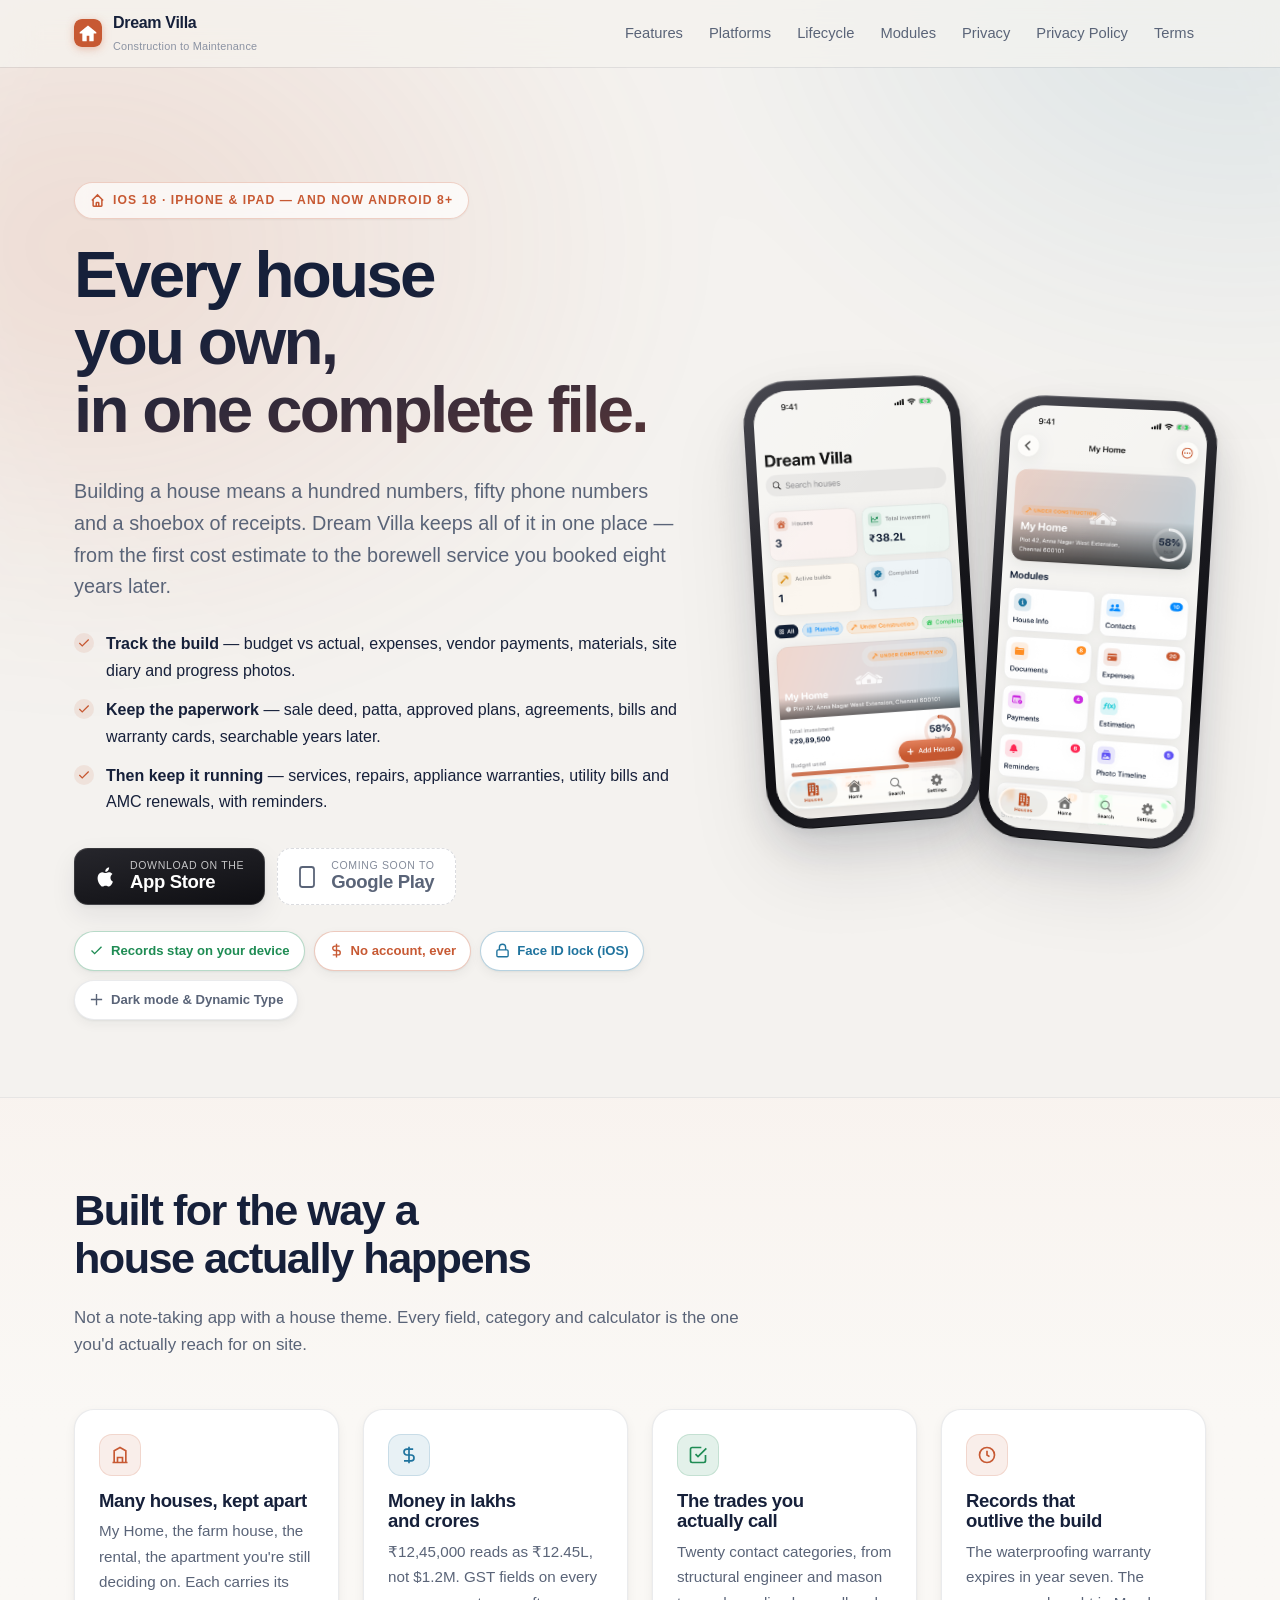
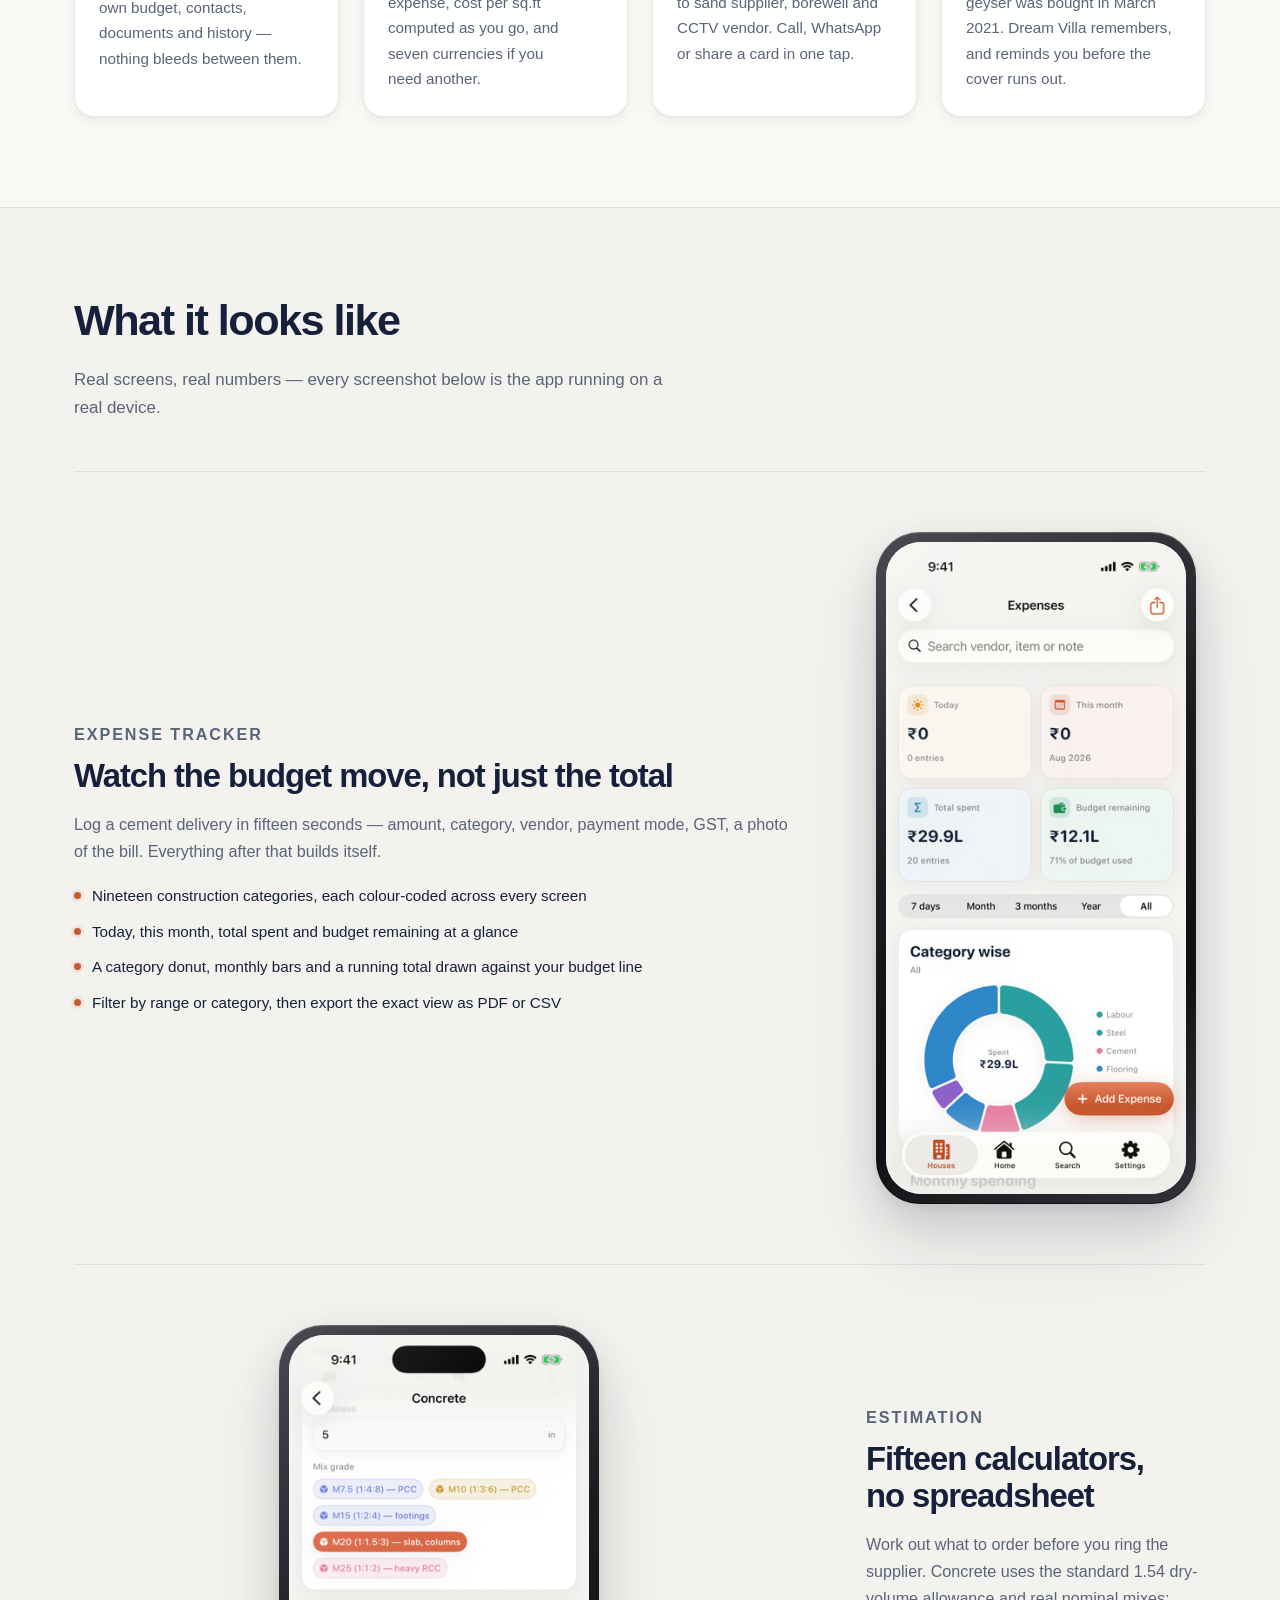
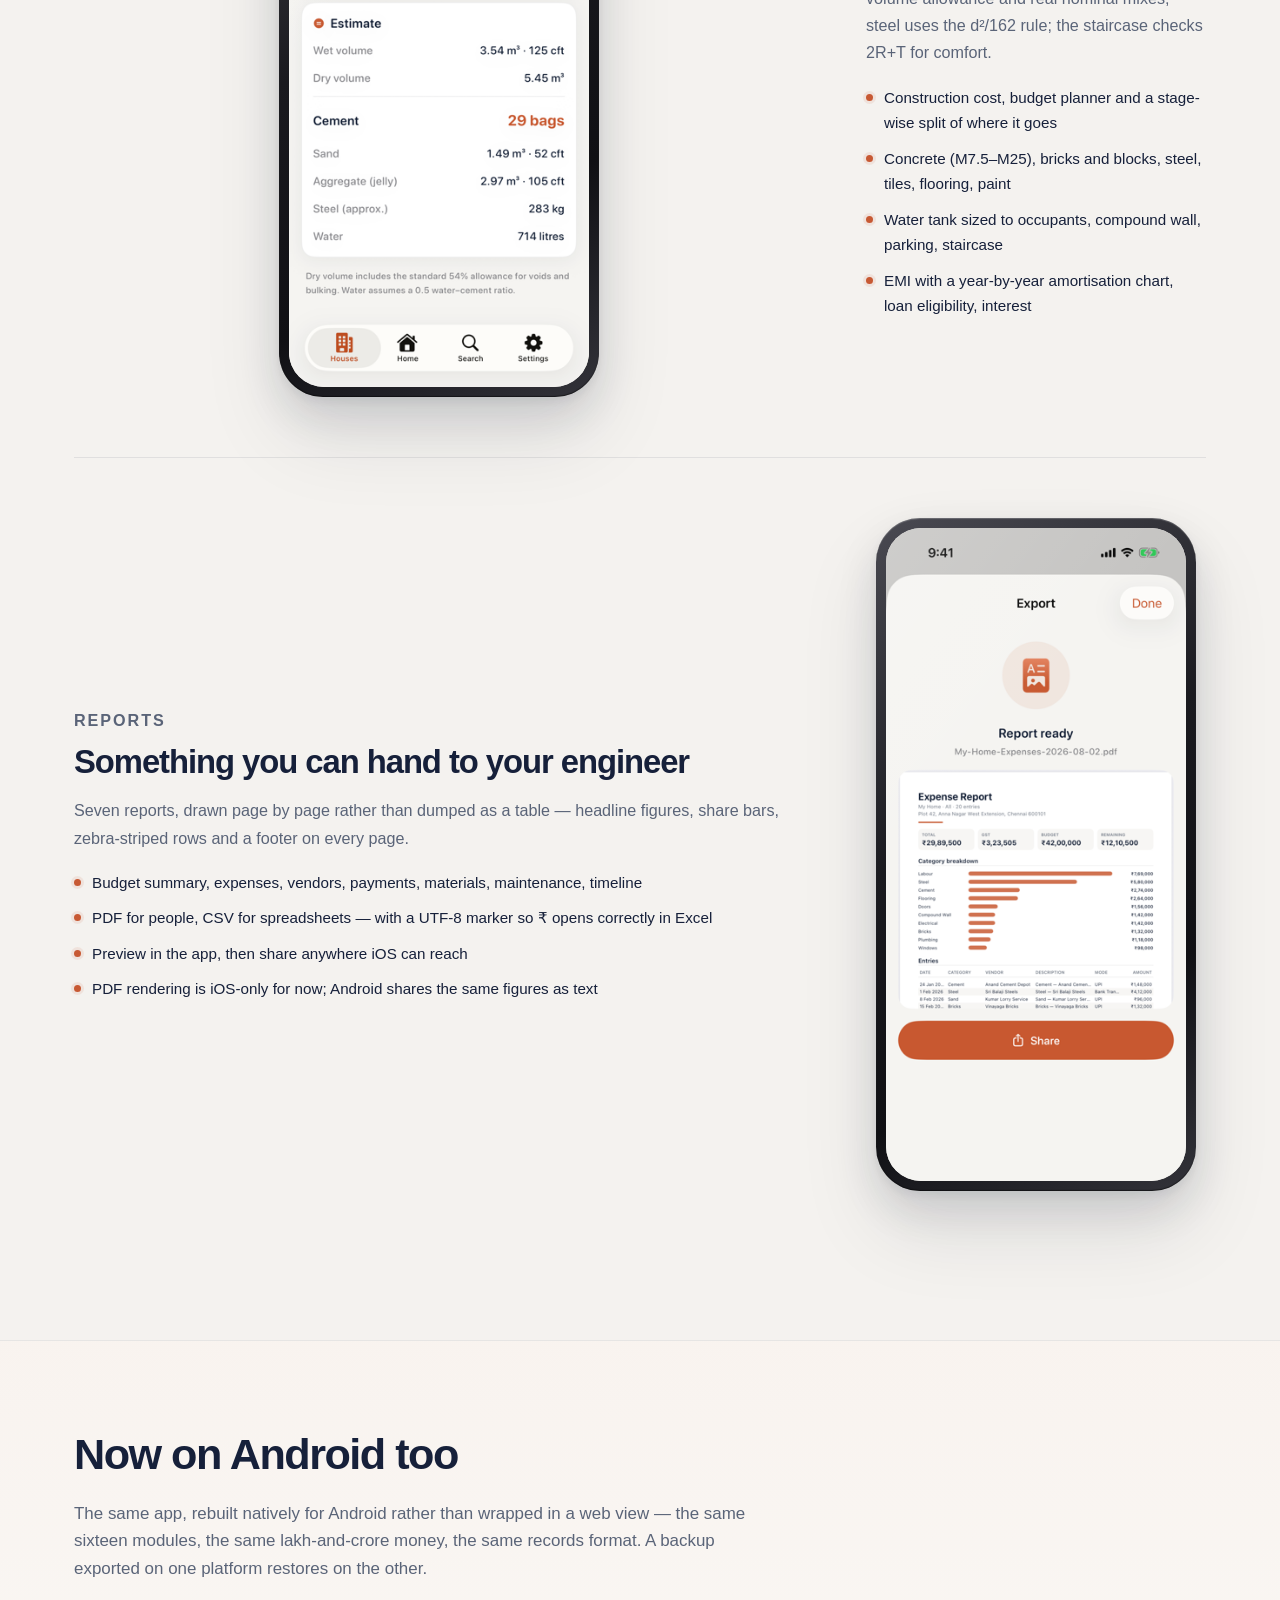
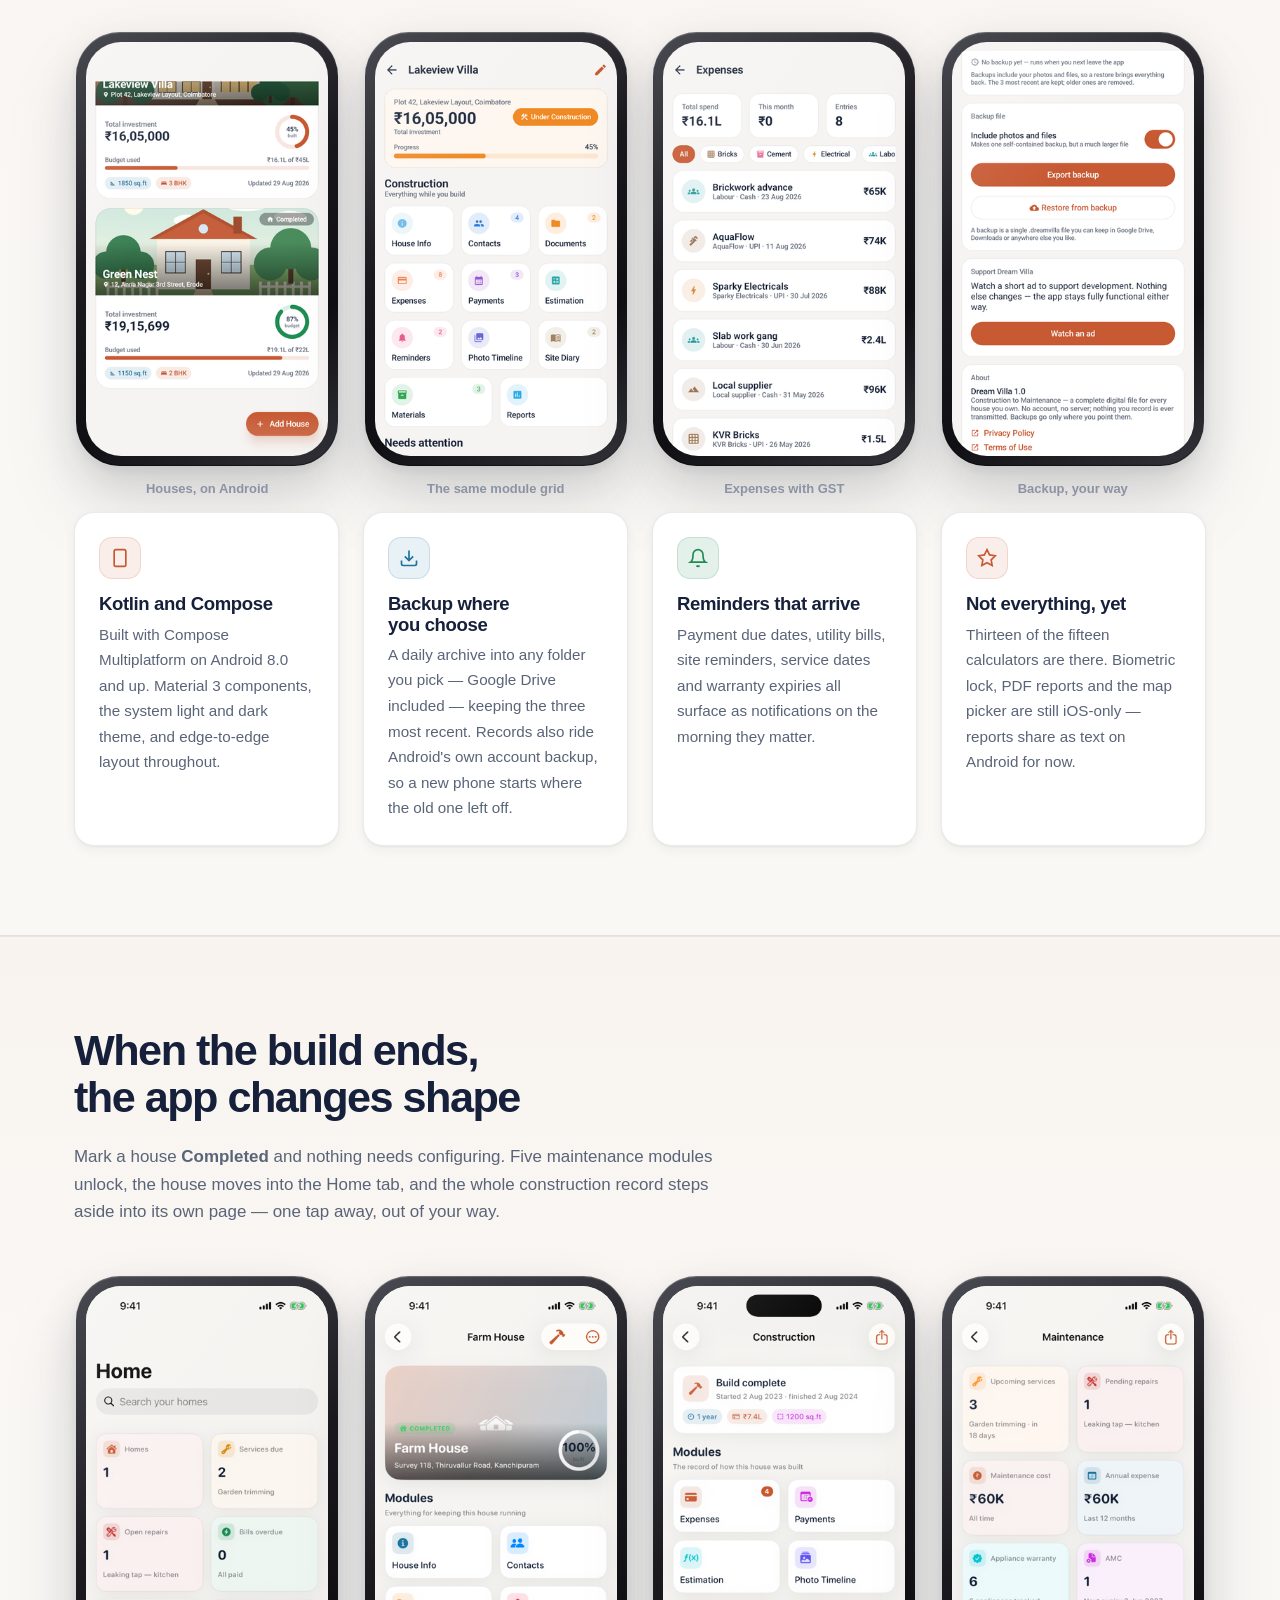
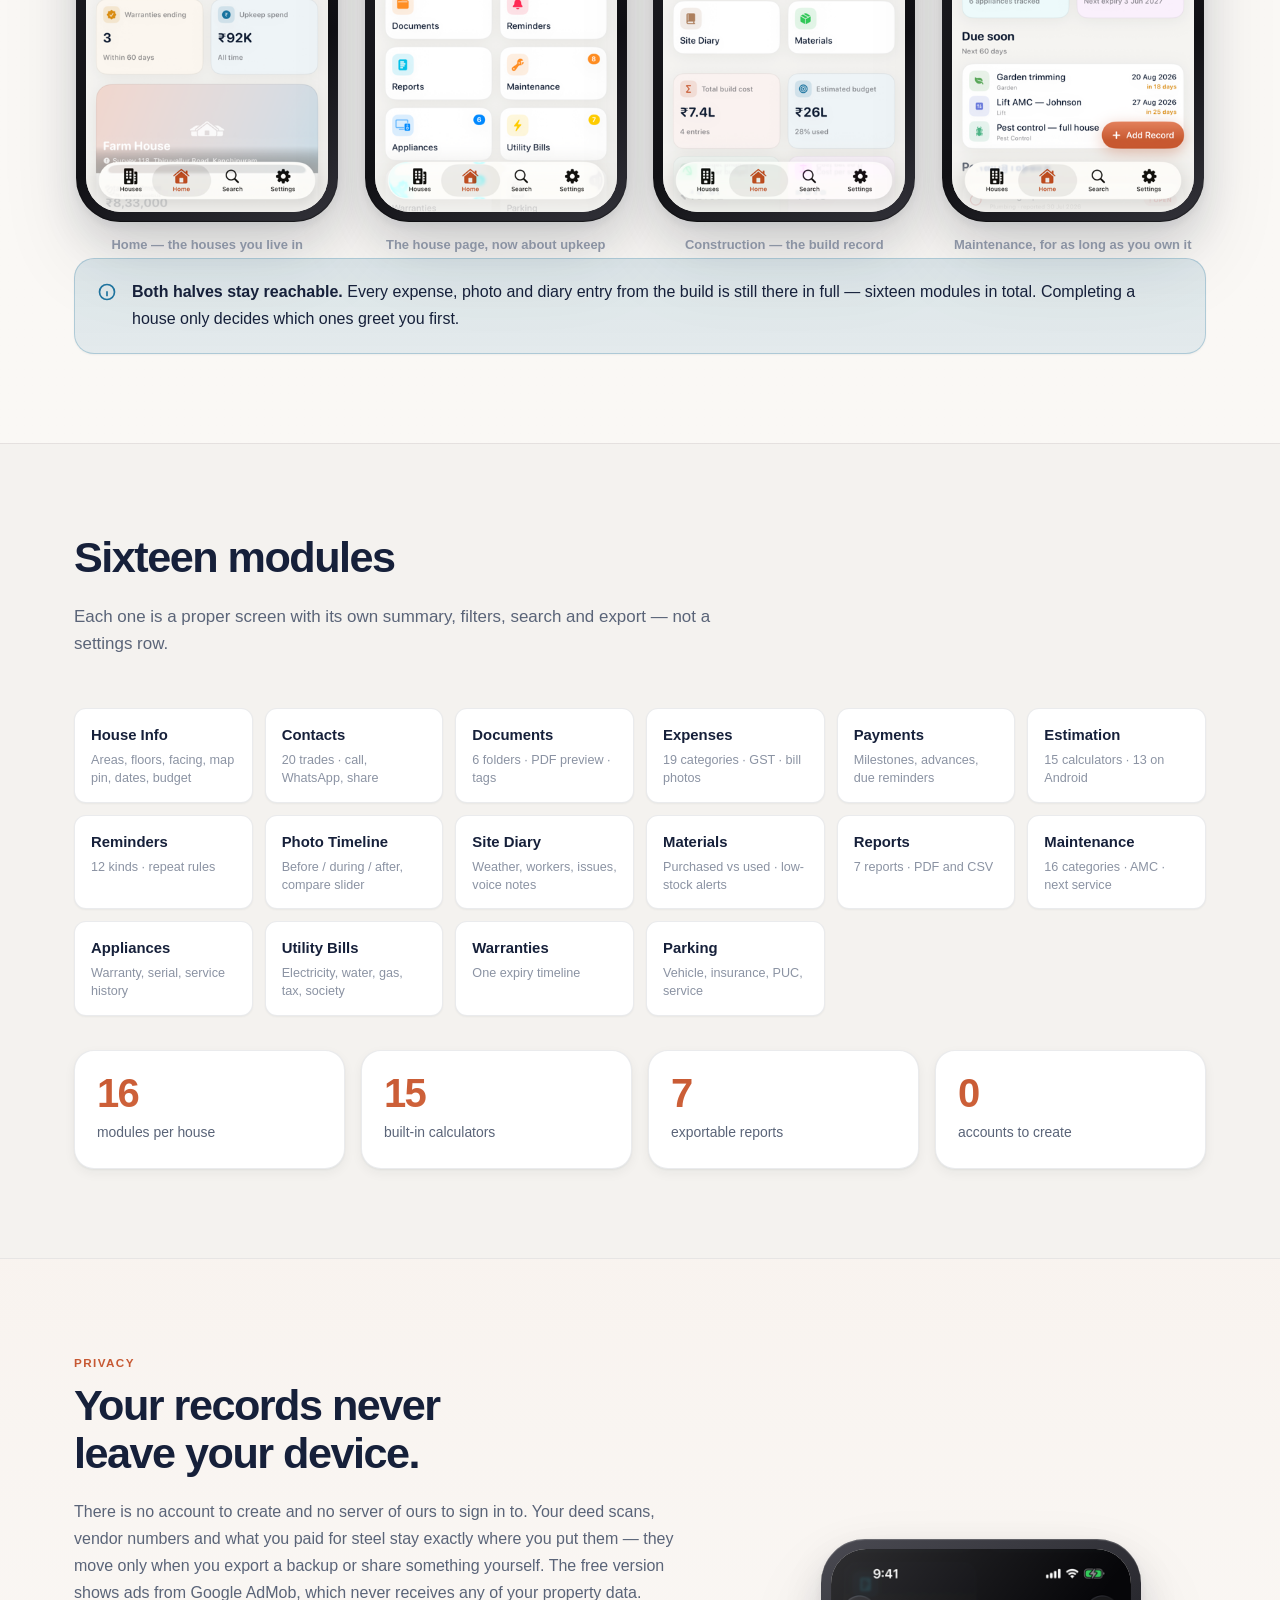
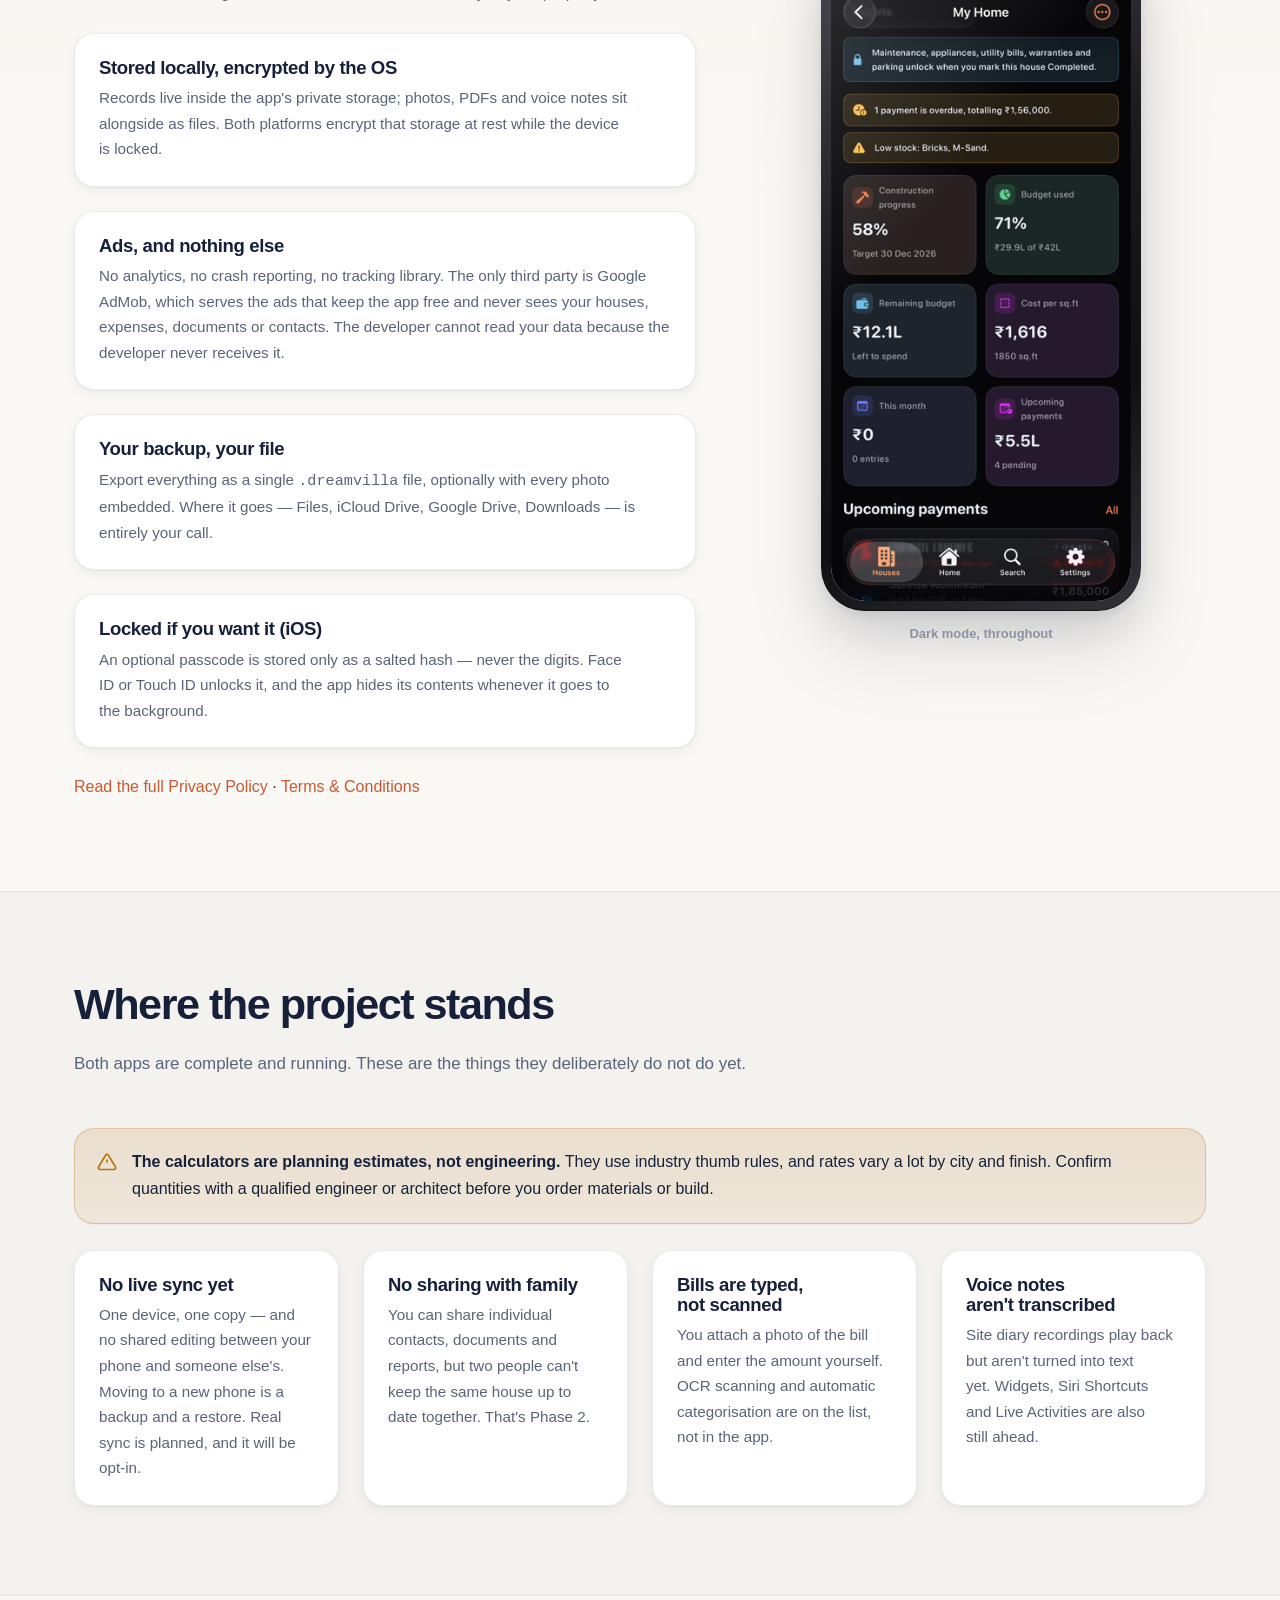
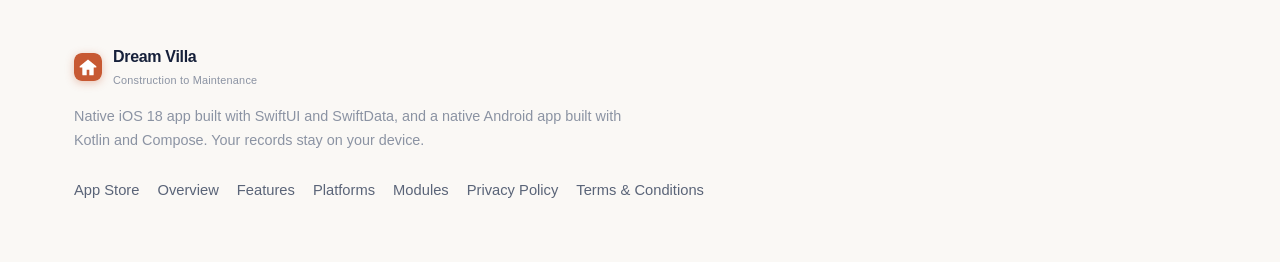
==== commit 1e2b24e0: "Update index.html" ====
--- a/index.html
+++ b/index.html
@@ -7,7 +7,7 @@
 <meta name="description" content="A complete digital file for every house you own, from planning and construction through decades of maintenance. Native iOS and Android — no account, no server, your records stay on your device.">
 <meta name="theme-color" content="#c75933">
 <link rel="icon" href="assets/icon.svg" type="image/svg+xml">
-<link rel="stylesheet" href="assets/styles.css?v=3">
+<link rel="stylesheet" href="assets/styles.css?v=5">
 <meta property="og:title" content="Dream Villa — Construction to Maintenance">
 <meta property="og:description" content="One digital file for every house you own. Budget, contacts, documents, expenses and maintenance — on iOS and Android, stored on your device.">
 <meta property="og:type" content="website">
@@ -65,6 +65,17 @@
           <span><strong>Then keep it running</strong> — services, repairs, appliance warranties, utility bills and AMC renewals, with reminders.</span>
         </li>
       </ul>
+
+      <div class="store-row">
+        <a class="store-btn" href="https://apps.apple.com/us/app/dream-villa-house-manager/id6763935516">
+          <svg viewBox="0 0 24 24" width="26" height="26" fill="currentColor" aria-hidden="true"><path d="M17.05 12.63c-.02-2.2 1.8-3.26 1.88-3.31-1.02-1.5-2.62-1.7-3.19-1.72-1.36-.14-2.65.8-3.34.8-.69 0-1.75-.78-2.88-.76-1.48.02-2.85.86-3.61 2.18-1.54 2.67-.39 6.62 1.11 8.79.73 1.06 1.61 2.25 2.75 2.21 1.1-.04 1.52-.71 2.86-.71 1.33 0 1.71.71 2.88.69 1.19-.02 1.94-1.08 2.67-2.14.84-1.23 1.19-2.42 1.21-2.48-.03-.01-2.32-.89-2.34-3.55zM14.88 5.9c.61-.74 1.02-1.77.91-2.8-.88.04-1.94.59-2.57 1.32-.56.65-1.05 1.7-.92 2.7.98.08 1.98-.5 2.58-1.22z"/></svg>
+          <span><small>Download on the</small>App&nbsp;Store</span>
+        </a>
+        <span class="store-btn is-soon" aria-label="Android app coming soon to Google Play">
+          <svg viewBox="0 0 24 24" width="24" height="24" fill="none" stroke="currentColor" stroke-width="1.8" aria-hidden="true"><rect x="5" y="2" width="14" height="20" rx="2.5"/><path d="M12 18h.01"/></svg>
+          <span><small>Coming soon to</small>Google&nbsp;Play</span>
+        </span>
+      </div>
 
       <div class="badges">
         <span class="badge is-positive">
@@ -533,6 +544,7 @@
       </p>
     </div>
     <nav aria-label="Footer">
+      <a href="https://apps.apple.com/us/app/dream-villa-house-manager/id6763935516">App Store</a>
       <a href="index.html">Overview</a>
       <a href="#features">Features</a>
       <a href="#platforms">Platforms</a>
--- a/assets/styles.css
+++ b/assets/styles.css
@@ -6,50 +6,77 @@
   --brand: #c75933;
   --brand-soft: rgba(199, 89, 51, 0.10);
   --brand-strong: #a8461f;
+  --brand-lift: #e0764a;
   --accent: #1f739e;
   --accent-soft: rgba(31, 115, 158, 0.10);
   --positive: #1f8c54;
   --warning: #b8760f;
   --danger: #c73333;
 
-  --ink: #1a2438;
+  --ink: #16203a;
   --ink-soft: #5a6478;
   --ink-faint: #8b93a3;
-  --canvas: #f5f4f1;
+  --canvas: #f4f2ef;
   --surface: #ffffff;
-  --surface-alt: #fbfaf8;
-  --hairline: rgba(26, 36, 56, 0.10);
-
-  --radius-s: 10px;
-  --radius: 18px;
-  --radius-l: 26px;
-  --shadow: 0 4px 14px rgba(0, 0, 0, 0.06);
-  --shadow-lg: 0 18px 50px rgba(0, 0, 0, 0.14);
-
-  --measure: 1120px;
+  --surface-alt: #faf8f5;
+  --hairline: rgba(26, 36, 56, 0.09);
+  --hairline-strong: rgba(26, 36, 56, 0.16);
+
+  --radius-s: 12px;
+  --radius: 20px;
+  --radius-l: 28px;
+
+  /* Layered shadows read as real light rather than a single flat blur. */
+  --shadow-xs: 0 1px 2px rgba(24, 30, 48, 0.05);
+  --shadow:
+    0 1px 2px rgba(24, 30, 48, 0.05),
+    0 4px 12px rgba(24, 30, 48, 0.05);
+  --shadow-md:
+    0 2px 4px rgba(24, 30, 48, 0.05),
+    0 10px 26px rgba(24, 30, 48, 0.08);
+  --shadow-lg:
+    0 4px 8px rgba(24, 30, 48, 0.06),
+    0 18px 40px rgba(24, 30, 48, 0.12),
+    0 40px 80px rgba(24, 30, 48, 0.10);
+  --ring: 0 0 0 1px var(--hairline);
+
+  --measure: 1180px;
   --gap: 24px;
+  --ease: cubic-bezier(0.22, 0.68, 0.32, 1);
 }
 
 @media (prefers-color-scheme: dark) {
   :root {
     --brand: #f28554;
-    --brand-soft: rgba(242, 133, 84, 0.12);
+    --brand-soft: rgba(242, 133, 84, 0.13);
     --brand-strong: #f79b71;
+    --brand-lift: #ffa279;
     --accent: #70bce6;
-    --accent-soft: rgba(112, 188, 230, 0.12);
+    --accent-soft: rgba(112, 188, 230, 0.13);
     --positive: #5cd18c;
     --warning: #fabf52;
     --danger: #fa736b;
 
-    --ink: #ebf0f7;
-    --ink-soft: #a4adbd;
+    --ink: #edf1f8;
+    --ink-soft: #a6afbf;
     --ink-faint: #7c8493;
-    --canvas: #0e0e11;
-    --surface: #1d1e22;
-    --surface-alt: #24262b;
-    --hairline: rgba(235, 240, 247, 0.12);
-    --shadow: 0 4px 14px rgba(0, 0, 0, 0.4);
-    --shadow-lg: 0 18px 50px rgba(0, 0, 0, 0.6);
+    --canvas: #0c0d10;
+    --surface: #17191e;
+    --surface-alt: #131519;
+    --hairline: rgba(235, 240, 247, 0.10);
+    --hairline-strong: rgba(235, 240, 247, 0.18);
+
+    --shadow-xs: 0 1px 2px rgba(0, 0, 0, 0.4);
+    --shadow:
+      0 1px 2px rgba(0, 0, 0, 0.45),
+      0 4px 12px rgba(0, 0, 0, 0.35);
+    --shadow-md:
+      0 2px 4px rgba(0, 0, 0, 0.45),
+      0 10px 26px rgba(0, 0, 0, 0.45);
+    --shadow-lg:
+      0 4px 8px rgba(0, 0, 0, 0.5),
+      0 18px 40px rgba(0, 0, 0, 0.55),
+      0 40px 80px rgba(0, 0, 0, 0.45);
   }
 }
 
@@ -57,16 +84,21 @@
 *::before,
 *::after { box-sizing: border-box; }
 
-html { scroll-behavior: smooth; }
+html {
+  scroll-behavior: smooth;
+  -webkit-text-size-adjust: 100%;
+}
 
 body {
   margin: 0;
   background: var(--canvas);
   color: var(--ink);
-  font: 16px/1.65 -apple-system, BlinkMacSystemFont, "SF Pro Text", "Segoe UI",
+  font: 16px/1.68 -apple-system, BlinkMacSystemFont, "SF Pro Text", "Segoe UI",
         Roboto, "Helvetica Neue", Arial, sans-serif;
   -webkit-font-smoothing: antialiased;
+  -moz-osx-font-smoothing: grayscale;
   text-rendering: optimizeLegibility;
+  overflow-x: hidden;
 }
 
 img { max-width: 100%; display: block; }
@@ -74,29 +106,65 @@
 a { color: var(--brand); text-decoration: none; }
 a:hover { text-decoration: underline; }
 
+:focus-visible {
+  outline: 2px solid var(--brand);
+  outline-offset: 3px;
+  border-radius: 4px;
+}
+
 h1, h2, h3, h4 {
   margin: 0 0 0.5em;
-  line-height: 1.15;
-  letter-spacing: -0.02em;
+  line-height: 1.1;
+  letter-spacing: -0.03em;
   font-weight: 700;
-}
-
-h1 { font-size: clamp(2.1rem, 6vw, 3.6rem); }
-h2 { font-size: clamp(1.6rem, 4vw, 2.4rem); }
-h3 { font-size: 1.15rem; }
-
-p { margin: 0 0 1em; }
+  text-wrap: balance;
+}
+
+h1 {
+  font-size: clamp(2.4rem, 6.4vw, 4.1rem);
+  letter-spacing: -0.042em;
+  line-height: 1.03;
+}
+h2 { font-size: clamp(1.75rem, 4.2vw, 2.7rem); letter-spacing: -0.035em; }
+h3 { font-size: 1.16rem; letter-spacing: -0.02em; }
+
+p { margin: 0 0 1em; text-wrap: pretty; }
 p:last-child { margin-bottom: 0; }
 
 .wrap {
   width: 100%;
   max-width: var(--measure);
   margin: 0 auto;
-  padding: 0 22px;
+  padding: 0 24px;
 }
 
 .muted { color: var(--ink-soft); }
 .small { font-size: 0.9rem; }
+
+/* ---------- Scroll reveal ----------
+   Pure CSS via scroll-driven animations; browsers without support simply show
+   the content, and reduced-motion users always do. */
+
+@media (prefers-reduced-motion: no-preference) {
+  @supports (animation-timeline: view()) {
+    .card,
+    .feature,
+    .gallery li,
+    .modules li,
+    .stats li,
+    .notice,
+    .section-head {
+      animation: rise-in linear both;
+      animation-timeline: view();
+      animation-range: entry 0% cover 22%;
+    }
+  }
+}
+
+@keyframes rise-in {
+  from { opacity: 0; transform: translateY(22px); }
+  to { opacity: 1; transform: none; }
+}
 
 /* ---------- Header ---------- */
 
@@ -104,30 +172,39 @@
   position: sticky;
   top: 0;
   z-index: 50;
-  background: color-mix(in srgb, var(--canvas) 88%, transparent);
-  backdrop-filter: saturate(180%) blur(14px);
-  -webkit-backdrop-filter: saturate(180%) blur(14px);
-  border-bottom: 1px solid var(--hairline);
+  background: color-mix(in srgb, var(--canvas) 78%, transparent);
+  backdrop-filter: saturate(180%) blur(18px);
+  -webkit-backdrop-filter: saturate(180%) blur(18px);
+  border-bottom: 1px solid transparent;
+  box-shadow: 0 1px 0 var(--hairline);
 }
 
 .site-header .wrap {
   display: flex;
   align-items: center;
   gap: 18px;
-  min-height: 62px;
+  min-height: 66px;
   flex-wrap: wrap;
 }
 
 .brand {
   display: inline-flex;
   align-items: center;
-  gap: 10px;
+  gap: 11px;
   font-weight: 700;
   color: var(--ink);
-  letter-spacing: -0.01em;
+  letter-spacing: -0.02em;
 }
 .brand:hover { text-decoration: none; }
-.brand svg { width: 26px; height: 26px; flex: none; }
+.brand svg {
+  width: 28px;
+  height: 28px;
+  flex: none;
+  border-radius: 8px;
+  box-shadow: 0 2px 8px color-mix(in srgb, var(--brand) 34%, transparent);
+  transition: transform 0.4s var(--ease);
+}
+.brand:hover svg { transform: rotate(-6deg) scale(1.06); }
 .brand small {
   display: block;
   font-size: 0.68rem;
@@ -139,15 +216,16 @@
 .site-nav {
   margin-left: auto;
   display: flex;
-  gap: 4px;
+  gap: 2px;
   flex-wrap: wrap;
 }
 .site-nav a {
   color: var(--ink-soft);
   font-size: 0.92rem;
   font-weight: 500;
-  padding: 7px 11px;
+  padding: 8px 12px;
   border-radius: 999px;
+  transition: color 0.2s var(--ease), background 0.2s var(--ease);
 }
 .site-nav a:hover {
   text-decoration: none;
@@ -156,110 +234,228 @@
 }
 .site-nav a[aria-current="page"] { color: var(--brand); background: var(--brand-soft); }
 
-/* On a phone the in-page jump links would wrap the sticky header onto three rows
-   and swallow a third of the screen. Keep only the two real destinations. */
-@media (max-width: 780px) {
+@media (max-width: 820px) {
   .site-nav a[href^="#"] { display: none; }
-  .site-header .wrap { min-height: 56px; flex-wrap: nowrap; }
-  /* Dropping the tagline keeps brand and nav on one row at 375px. */
+  .site-header .wrap { min-height: 58px; flex-wrap: nowrap; }
   .site-header .brand small { display: none; }
-  .site-nav a { padding: 6px 9px; font-size: 0.86rem; }
+  .site-nav a { padding: 6px 10px; font-size: 0.86rem; }
 }
 
 /* ---------- Hero ---------- */
 
-.hero { padding: clamp(44px, 8vw, 92px) 0 clamp(30px, 5vw, 60px); }
+.hero {
+  position: relative;
+  padding: clamp(52px, 9vw, 116px) 0 clamp(40px, 6vw, 78px);
+  isolation: isolate;
+}
+
+/* Ambient light: two soft colour washes behind the fold. */
+.hero::before {
+  content: "";
+  position: absolute;
+  /* Generous bleed and a soft mask so the wash never shows a rectangular seam,
+     including where the translucent header samples it. */
+  inset: -70% -40% -20% -40%;
+  z-index: -1;
+  background:
+    radial-gradient(38% 34% at 26% 46%, color-mix(in srgb, var(--brand) 30%, transparent), transparent 68%),
+    radial-gradient(34% 32% at 76% 32%, color-mix(in srgb, var(--accent) 24%, transparent), transparent 70%);
+  filter: blur(60px);
+  opacity: 0.5;
+  pointer-events: none;
+  -webkit-mask-image: radial-gradient(72% 62% at 50% 46%, #000 38%, transparent 78%);
+  mask-image: radial-gradient(72% 62% at 50% 46%, #000 38%, transparent 78%);
+}
+@media (prefers-color-scheme: dark) {
+  .hero::before { opacity: 0.5; }
+}
 
 .hero-grid {
   display: grid;
   grid-template-columns: minmax(0, 1fr);
-  gap: clamp(30px, 5vw, 56px);
+  gap: clamp(34px, 5vw, 60px);
   align-items: center;
 }
 @media (min-width: 900px) {
-  .hero-grid { grid-template-columns: minmax(0, 1fr) minmax(0, 440px); }
+  .hero-grid { grid-template-columns: minmax(0, 1fr) minmax(0, 450px); }
 }
 
 .eyebrow {
   display: inline-flex;
   align-items: center;
-  gap: 7px;
-  font-size: 0.78rem;
+  gap: 8px;
+  font-size: 0.76rem;
   font-weight: 700;
-  letter-spacing: 0.08em;
+  letter-spacing: 0.09em;
   text-transform: uppercase;
   color: var(--brand);
-  background: var(--brand-soft);
-  padding: 6px 13px;
+  background: color-mix(in srgb, var(--surface) 70%, transparent);
+  border: 1px solid color-mix(in srgb, var(--brand) 26%, transparent);
+  padding: 7px 15px;
   border-radius: 999px;
-  margin-bottom: 20px;
+  margin-bottom: 22px;
+  box-shadow: var(--shadow-xs);
+  backdrop-filter: blur(8px);
+  -webkit-backdrop-filter: blur(8px);
 }
 .eyebrow svg { width: 15px; height: 15px; flex: none; }
 
+.hero h1 {
+  background: linear-gradient(168deg, var(--ink) 34%, color-mix(in srgb, var(--ink) 62%, var(--brand)));
+  -webkit-background-clip: text;
+  background-clip: text;
+  color: transparent;
+}
+
 .hero p.lede {
-  font-size: clamp(1.02rem, 2.2vw, 1.2rem);
+  font-size: clamp(1.06rem, 2.2vw, 1.24rem);
+  line-height: 1.6;
   color: var(--ink-soft);
-  max-width: 34em;
+  max-width: 33em;
 }
 
 .hero-points {
   list-style: none;
-  margin: 26px 0 30px;
+  margin: 28px 0 32px;
   padding: 0;
   display: grid;
-  gap: 10px;
+  gap: 12px;
 }
 .hero-points li {
   display: flex;
-  gap: 11px;
+  gap: 12px;
   align-items: flex-start;
   color: var(--ink);
 }
-.hero-points svg { width: 19px; height: 19px; flex: none; margin-top: 3px; color: var(--brand); }
+.hero-points svg {
+  width: 20px;
+  height: 20px;
+  flex: none;
+  margin-top: 2px;
+  padding: 3px;
+  border-radius: 50%;
+  color: var(--brand);
+  background: var(--brand-soft);
+}
+
+/* ---------- Store buttons ---------- */
+
+.store-row {
+  display: flex;
+  flex-wrap: wrap;
+  gap: 12px;
+  margin: 0 0 26px;
+}
+
+.store-btn {
+  display: inline-flex;
+  align-items: center;
+  gap: 12px;
+  padding: 11px 20px 11px 17px;
+  border-radius: 14px;
+  background: linear-gradient(170deg, #26262c, #0f0f13);
+  color: #fff;
+  border: 1px solid rgba(255, 255, 255, 0.14);
+  box-shadow: var(--shadow-md);
+  transition: transform 0.28s var(--ease), box-shadow 0.28s var(--ease),
+              filter 0.28s var(--ease);
+}
+.store-btn:hover {
+  text-decoration: none;
+  transform: translateY(-3px);
+  box-shadow: var(--shadow-lg);
+  filter: brightness(1.14);
+}
+.store-btn svg { flex: none; }
+.store-btn span {
+  display: grid;
+  font-size: 1.16rem;
+  font-weight: 600;
+  letter-spacing: -0.02em;
+  line-height: 1.12;
+}
+.store-btn small {
+  font-size: 0.66rem;
+  font-weight: 500;
+  letter-spacing: 0.06em;
+  text-transform: uppercase;
+  opacity: 0.74;
+}
+
+/* The Android build isn't public yet, so this reads as a state, not a link. */
+.store-btn.is-soon {
+  background: var(--surface);
+  color: var(--ink-soft);
+  border: 1px dashed var(--hairline-strong);
+  box-shadow: none;
+  cursor: default;
+}
+.store-btn.is-soon:hover { transform: none; box-shadow: none; filter: none; }
+
+@media (max-width: 420px) {
+  .store-row { gap: 10px; }
+  .store-btn { flex: 1 1 100%; justify-content: center; }
+}
 
 .badges { display: flex; flex-wrap: wrap; gap: 9px; }
 
 .badge {
   display: inline-flex;
   align-items: center;
-  gap: 6px;
+  gap: 7px;
   font-size: 0.82rem;
   font-weight: 600;
-  padding: 7px 13px;
+  padding: 8px 14px;
   border-radius: 999px;
   background: var(--surface);
   border: 1px solid var(--hairline);
   color: var(--ink-soft);
   box-shadow: var(--shadow);
-}
+  transition: transform 0.25s var(--ease), box-shadow 0.25s var(--ease);
+}
+.badge:hover { transform: translateY(-2px); box-shadow: var(--shadow-md); }
 .badge svg { width: 15px; height: 15px; flex: none; }
-.badge.is-brand { color: var(--brand); border-color: color-mix(in srgb, var(--brand) 34%, transparent); }
-.badge.is-positive { color: var(--positive); border-color: color-mix(in srgb, var(--positive) 34%, transparent); }
-.badge.is-accent { color: var(--accent); border-color: color-mix(in srgb, var(--accent) 34%, transparent); }
+.badge.is-brand { color: var(--brand); border-color: color-mix(in srgb, var(--brand) 32%, transparent); }
+.badge.is-positive { color: var(--positive); border-color: color-mix(in srgb, var(--positive) 32%, transparent); }
+.badge.is-accent { color: var(--accent); border-color: color-mix(in srgb, var(--accent) 32%, transparent); }
 
 /* ---------- Phone frames ---------- */
 
 .phone {
   position: relative;
-  border-radius: 42px;
-  padding: 9px;
-  background: linear-gradient(160deg, #3a3a3f, #16161a 55%, #2c2c31);
-  box-shadow: var(--shadow-lg);
+  border-radius: 44px;
+  padding: 10px;
+  background:
+    linear-gradient(150deg, #4a4a52, #1a1a1f 42%, #101014 72%, #33333a);
+  box-shadow:
+    var(--shadow-lg),
+    inset 0 1px 1px rgba(255, 255, 255, 0.22),
+    inset 0 -1px 1px rgba(0, 0, 0, 0.5);
   margin: 0 auto;
   max-width: 320px;
+  transition: transform 0.5s var(--ease), box-shadow 0.5s var(--ease);
 }
 .phone img {
-  border-radius: 34px;
+  border-radius: 35px;
   width: 100%;
   background: var(--canvas);
+}
+/* A faint diagonal glare so the glass reads as glass. */
+.phone::after {
+  content: "";
+  position: absolute;
+  inset: 10px;
+  border-radius: 35px;
+  pointer-events: none;
+  background: linear-gradient(128deg, rgba(255, 255, 255, 0.16) 0%, rgba(255, 255, 255, 0) 38%);
 }
 .phone figcaption {
   position: absolute;
   left: 50%;
   transform: translateX(-50%);
-  bottom: -32px;
+  bottom: -34px;
   white-space: nowrap;
-  font-size: 0.8rem;
+  font-size: 0.81rem;
   font-weight: 600;
   color: var(--ink-faint);
 }
@@ -267,14 +463,17 @@
 .phone-pair {
   display: grid;
   grid-template-columns: 1fr 1fr;
-  gap: 16px;
+  gap: 18px;
   align-items: start;
+  perspective: 1400px;
 }
 .phone-pair .phone { max-width: none; }
-.phone-pair .phone:first-child { transform: rotate(-3deg); }
-.phone-pair .phone:last-child { transform: rotate(3deg) translateY(16px); }
+.phone-pair .phone:first-child { transform: rotateY(7deg) rotate(-3.5deg); }
+.phone-pair .phone:last-child { transform: rotateY(-7deg) rotate(3.5deg) translateY(20px); }
+.phone-pair .phone:hover { transform: rotate(0deg) translateY(-6px); }
+
 @media (max-width: 560px) {
-  .phone-pair { grid-template-columns: 1fr; }
+  .phone-pair { grid-template-columns: 1fr; perspective: none; }
   .phone-pair .phone:first-child,
   .phone-pair .phone:last-child { transform: none; }
   .phone-pair .phone:last-child { display: none; }
@@ -282,147 +481,196 @@
 
 /* ---------- Sections ---------- */
 
-section { padding: clamp(40px, 6vw, 78px) 0; }
-section.tint { background: var(--surface-alt); border-block: 1px solid var(--hairline); }
-
-.section-head { max-width: 42em; margin-bottom: clamp(26px, 4vw, 44px); }
-.section-head p { color: var(--ink-soft); font-size: 1.03rem; }
+section { padding: clamp(52px, 7vw, 96px) 0; }
+section.tint {
+  background:
+    linear-gradient(180deg,
+      color-mix(in srgb, var(--brand) 3%, var(--surface-alt)),
+      var(--surface-alt) 45%);
+  border-block: 1px solid var(--hairline);
+}
+
+.section-head { max-width: 44em; margin-bottom: clamp(30px, 4vw, 50px); }
+.section-head h2 { position: relative; }
+.section-head p {
+  color: var(--ink-soft);
+  font-size: 1.06rem;
+  line-height: 1.62;
+  max-width: 40em;
+}
 
 .cards {
   display: grid;
   gap: var(--gap);
-  grid-template-columns: repeat(auto-fit, minmax(240px, 1fr));
+  grid-template-columns: repeat(auto-fit, minmax(248px, 1fr));
 }
 
 .card {
+  position: relative;
+  background: var(--surface);
+  border: 1px solid var(--hairline);
+  border-radius: var(--radius);
+  padding: 24px;
+  box-shadow: var(--shadow);
+  transition: transform 0.32s var(--ease), box-shadow 0.32s var(--ease),
+              border-color 0.32s var(--ease);
+}
+.card:hover {
+  transform: translateY(-4px);
+  box-shadow: var(--shadow-md);
+  border-color: color-mix(in srgb, var(--brand) 26%, var(--hairline));
+}
+.card h3 { margin-bottom: 7px; }
+.card p { color: var(--ink-soft); font-size: 0.95rem; }
+
+.icon-chip {
+  width: 42px;
+  height: 42px;
+  border-radius: 13px;
+  display: grid;
+  place-items: center;
+  background: var(--brand-soft);
+  color: var(--brand);
+  margin-bottom: 15px;
+  box-shadow: inset 0 0 0 1px color-mix(in srgb, var(--brand) 16%, transparent);
+  transition: transform 0.32s var(--ease);
+}
+.card:hover .icon-chip { transform: scale(1.08) rotate(-4deg); }
+.icon-chip svg { width: 20px; height: 20px; }
+.icon-chip.accent {
+  background: var(--accent-soft);
+  color: var(--accent);
+  box-shadow: inset 0 0 0 1px color-mix(in srgb, var(--accent) 16%, transparent);
+}
+.icon-chip.positive {
+  background: color-mix(in srgb, var(--positive) 12%, transparent);
+  color: var(--positive);
+  box-shadow: inset 0 0 0 1px color-mix(in srgb, var(--positive) 16%, transparent);
+}
+
+/* Alternating feature rows */
+
+.feature {
+  display: grid;
+  gap: clamp(28px, 5vw, 62px);
+  align-items: center;
+  padding: clamp(34px, 5vw, 60px) 0;
+  border-top: 1px solid var(--hairline);
+}
+.feature:first-of-type { border-top: 0; }
+@media (min-width: 860px) {
+  .feature { grid-template-columns: minmax(0, 1fr) minmax(0, 340px); }
+  .feature.flip > .feature-text { order: 2; }
+  .feature.flip > .feature-shot { order: 1; }
+}
+
+.feature-text h3 {
+  font-size: clamp(1.45rem, 3vw, 2.05rem);
+  letter-spacing: -0.032em;
+  line-height: 1.12;
+}
+.feature-text p { color: var(--ink-soft); font-size: 1.01rem; }
+.feature-text ul {
+  margin: 18px 0 0;
+  padding-left: 0;
+  list-style: none;
+  display: grid;
+  gap: 10px;
+}
+.feature-text li {
+  display: flex;
+  gap: 11px;
+  align-items: flex-start;
+  font-size: 0.95rem;
+  color: var(--ink);
+}
+.feature-text li::before {
+  content: "";
+  width: 7px;
+  height: 7px;
+  border-radius: 50%;
+  background: var(--brand);
+  box-shadow: 0 0 0 3px var(--brand-soft);
+  flex: none;
+  margin-top: 9px;
+}
+
+.kicker {
+  display: inline-block;
+  font-size: 0.73rem;
+  font-weight: 700;
+  letter-spacing: 0.12em;
+  text-transform: uppercase;
+  color: var(--brand);
+  margin-bottom: 10px;
+}
+
+/* Module chips */
+
+.modules {
+  display: grid;
+  gap: 12px;
+  grid-template-columns: repeat(auto-fill, minmax(162px, 1fr));
+  list-style: none;
+  margin: 0;
+  padding: 0;
+}
+.modules li {
+  background: var(--surface);
+  border: 1px solid var(--hairline);
+  border-radius: var(--radius-s);
+  padding: 14px 16px;
+  font-size: 0.93rem;
+  font-weight: 600;
+  box-shadow: var(--shadow-xs);
+  transition: transform 0.25s var(--ease), box-shadow 0.25s var(--ease),
+              border-color 0.25s var(--ease);
+}
+.modules li:hover {
+  transform: translateY(-3px);
+  box-shadow: var(--shadow-md);
+  border-color: color-mix(in srgb, var(--brand) 32%, var(--hairline));
+}
+.modules li span {
+  display: block;
+  font-weight: 400;
+  font-size: 0.79rem;
+  color: var(--ink-faint);
+  margin-top: 3px;
+  line-height: 1.45;
+}
+.modules li.later { border-style: dashed; box-shadow: none; opacity: 0.75; }
+
+/* Stat strip */
+
+.stats {
+  display: grid;
+  gap: 16px;
+  grid-template-columns: repeat(auto-fit, minmax(158px, 1fr));
+  list-style: none;
+  margin: 0;
+  padding: 0;
+}
+.stats li {
   background: var(--surface);
   border: 1px solid var(--hairline);
   border-radius: var(--radius);
   padding: 22px;
   box-shadow: var(--shadow);
-}
-.card h3 { margin-bottom: 6px; }
-.card p { color: var(--ink-soft); font-size: 0.95rem; }
-
-.icon-chip {
-  width: 40px;
-  height: 40px;
-  border-radius: 11px;
-  display: grid;
-  place-items: center;
-  background: var(--brand-soft);
-  color: var(--brand);
-  margin-bottom: 14px;
-}
-.icon-chip svg { width: 20px; height: 20px; }
-.icon-chip.accent { background: var(--accent-soft); color: var(--accent); }
-.icon-chip.positive { background: color-mix(in srgb, var(--positive) 12%, transparent); color: var(--positive); }
-
-/* Alternating feature rows */
-
-.feature {
-  display: grid;
-  gap: clamp(26px, 5vw, 56px);
-  align-items: center;
-  padding: clamp(30px, 5vw, 52px) 0;
-  border-top: 1px solid var(--hairline);
-}
-.feature:first-of-type { border-top: 0; }
-@media (min-width: 860px) {
-  .feature { grid-template-columns: minmax(0, 1fr) minmax(0, 330px); }
-  .feature.flip > .feature-text { order: 2; }
-  .feature.flip > .feature-shot { order: 1; }
-}
-
-.feature-text h3 {
-  font-size: clamp(1.35rem, 3vw, 1.85rem);
-  letter-spacing: -0.02em;
-}
-.feature-text p { color: var(--ink-soft); }
-.feature-text ul {
-  margin: 16px 0 0;
-  padding-left: 0;
-  list-style: none;
-  display: grid;
-  gap: 8px;
-}
-.feature-text li {
-  display: flex;
-  gap: 10px;
-  align-items: flex-start;
-  font-size: 0.95rem;
-  color: var(--ink);
-}
-.feature-text li::before {
-  content: "";
-  width: 6px;
-  height: 6px;
-  border-radius: 50%;
-  background: var(--brand);
-  flex: none;
-  margin-top: 9px;
-}
-
-.kicker {
-  font-size: 0.74rem;
-  font-weight: 700;
-  letter-spacing: 0.1em;
-  text-transform: uppercase;
-  color: var(--brand);
-  margin-bottom: 8px;
-}
-
-/* Module chips */
-
-.modules {
-  display: grid;
-  gap: 12px;
-  grid-template-columns: repeat(auto-fill, minmax(155px, 1fr));
-  list-style: none;
-  margin: 0;
-  padding: 0;
-}
-.modules li {
-  background: var(--surface);
-  border: 1px solid var(--hairline);
-  border-radius: var(--radius-s);
-  padding: 13px 15px;
-  font-size: 0.93rem;
-  font-weight: 600;
-  box-shadow: var(--shadow);
-}
-.modules li span {
-  display: block;
-  font-weight: 400;
-  font-size: 0.79rem;
-  color: var(--ink-faint);
-  margin-top: 2px;
-}
-.modules li.later { border-style: dashed; box-shadow: none; opacity: 0.75; }
-
-/* Stat strip */
-
-.stats {
-  display: grid;
-  gap: 14px;
-  grid-template-columns: repeat(auto-fit, minmax(150px, 1fr));
-  list-style: none;
-  margin: 0;
-  padding: 0;
-}
-.stats li {
-  background: var(--surface);
-  border: 1px solid var(--hairline);
-  border-radius: var(--radius);
-  padding: 18px;
-  box-shadow: var(--shadow);
-}
+  transition: transform 0.3s var(--ease), box-shadow 0.3s var(--ease);
+}
+.stats li:hover { transform: translateY(-3px); box-shadow: var(--shadow-md); }
 .stats b {
   display: block;
-  font-size: 1.8rem;
-  letter-spacing: -0.03em;
-  color: var(--brand);
-  line-height: 1.1;
+  font-size: clamp(2rem, 4vw, 2.5rem);
+  font-weight: 800;
+  letter-spacing: -0.045em;
+  line-height: 1;
+  background: linear-gradient(150deg, var(--brand), var(--brand-lift));
+  -webkit-background-clip: text;
+  background-clip: text;
+  color: transparent;
+  margin-bottom: 6px;
 }
 .stats span { font-size: 0.87rem; color: var(--ink-soft); }
 
@@ -430,56 +678,60 @@
 
 .gallery {
   display: grid;
-  gap: 30px 20px;
-  grid-template-columns: repeat(auto-fit, minmax(210px, 1fr));
+  gap: 46px 22px;
+  grid-template-columns: repeat(auto-fit, minmax(214px, 1fr));
   margin: 0;
   padding: 0;
   list-style: none;
 }
-.gallery .phone { max-width: 260px; }
+.gallery .phone { max-width: 262px; }
 
 /* Notice / callout */
 
 .notice {
   display: flex;
-  gap: 14px;
+  gap: 15px;
   align-items: flex-start;
   border-radius: var(--radius);
-  padding: 18px 20px;
-  background: var(--accent-soft);
-  border: 1px solid color-mix(in srgb, var(--accent) 28%, transparent);
+  padding: 20px 22px;
+  background:
+    linear-gradient(180deg, color-mix(in srgb, var(--accent) 13%, transparent), var(--accent-soft));
+  border: 1px solid color-mix(in srgb, var(--accent) 26%, transparent);
   color: var(--ink);
-}
-.notice svg { width: 20px; height: 20px; flex: none; color: var(--accent); margin-top: 2px; }
+  box-shadow: var(--shadow-xs);
+}
+.notice svg { width: 20px; height: 20px; flex: none; color: var(--accent); margin-top: 3px; }
 .notice.warn {
-  background: color-mix(in srgb, var(--warning) 12%, transparent);
-  border-color: color-mix(in srgb, var(--warning) 32%, transparent);
+  background:
+    linear-gradient(180deg, color-mix(in srgb, var(--warning) 15%, transparent),
+                    color-mix(in srgb, var(--warning) 9%, transparent));
+  border-color: color-mix(in srgb, var(--warning) 30%, transparent);
 }
 .notice.warn svg { color: var(--warning); }
 
 /* ---------- Legal pages ---------- */
 
-.legal { padding: clamp(34px, 6vw, 60px) 0 clamp(50px, 8vw, 90px); }
+.legal { padding: clamp(38px, 6vw, 66px) 0 clamp(54px, 8vw, 96px); }
 .legal-head {
   border-bottom: 1px solid var(--hairline);
-  padding-bottom: 26px;
-  margin-bottom: 34px;
+  padding-bottom: 28px;
+  margin-bottom: 36px;
 }
 .legal-head p.lede { font-size: 1.08rem; color: var(--ink-soft); max-width: 40em; }
 
-.legal-body { display: grid; grid-template-columns: minmax(0, 1fr); gap: 34px; }
+.legal-body { display: grid; grid-template-columns: minmax(0, 1fr); gap: 36px; }
 @media (min-width: 1000px) {
-  .legal-body { grid-template-columns: 220px minmax(0, 1fr); align-items: start; }
+  .legal-body { grid-template-columns: 232px minmax(0, 1fr); align-items: start; }
 }
 
 .toc {
   position: sticky;
-  top: 82px;
+  top: 86px;
   font-size: 0.88rem;
   border: 1px solid var(--hairline);
   border-radius: var(--radius);
   background: var(--surface);
-  padding: 16px 18px;
+  padding: 18px 20px;
   box-shadow: var(--shadow);
 }
 .toc h2 {
@@ -487,22 +739,22 @@
   letter-spacing: 0.1em;
   text-transform: uppercase;
   color: var(--ink-faint);
-  margin-bottom: 10px;
-}
-.toc ol { margin: 0; padding-left: 1.1em; display: grid; gap: 6px; }
+  margin-bottom: 11px;
+}
+.toc ol { margin: 0; padding-left: 1.1em; display: grid; gap: 7px; }
 .toc a { color: var(--ink-soft); }
 .toc a:hover { color: var(--brand); }
 @media (max-width: 999px) { .toc { position: static; } }
 
 .legal article { max-width: 44em; }
 .legal article section {
-  padding: 0 0 30px;
-  scroll-margin-top: 84px;
+  padding: 0 0 32px;
+  scroll-margin-top: 88px;
 }
 .legal article h2 {
-  font-size: 1.28rem;
-  letter-spacing: -0.01em;
-  margin-bottom: 10px;
+  font-size: 1.3rem;
+  letter-spacing: -0.022em;
+  margin-bottom: 11px;
 }
 .legal article ul { margin: 0 0 1em; padding-left: 1.15em; }
 .legal article li { margin-bottom: 0.45em; }
@@ -512,7 +764,7 @@
 
 .site-footer {
   border-top: 1px solid var(--hairline);
-  padding: 40px 0 54px;
+  padding: 48px 0 60px;
   background: var(--surface-alt);
 }
 .footer-grid {
@@ -522,21 +774,30 @@
   justify-content: space-between;
   align-items: flex-start;
 }
-.site-footer nav { display: flex; flex-wrap: wrap; gap: 18px; }
+.site-footer nav { display: flex; flex-wrap: wrap; gap: 6px 18px; }
 .site-footer nav a { color: var(--ink-soft); font-size: 0.92rem; }
 .site-footer nav a:hover { color: var(--brand); }
-.site-footer .small { color: var(--ink-faint); max-width: 40em; }
-
-/* ---------- A11y ---------- */
-
-:focus-visible {
-  outline: 2px solid var(--brand);
-  outline-offset: 3px;
-  border-radius: 4px;
-}
+.site-footer .small { color: var(--ink-faint); max-width: 38em; }
+
+/* ---------- Motion preferences ---------- */
 
 @media (prefers-reduced-motion: reduce) {
   html { scroll-behavior: auto; }
+  /* Keep every surface still: no reveals, tilts, lifts or hover motion. */
+  *,
+  *::before,
+  *::after {
+    animation-duration: 0.001ms !important;
+    animation-iteration-count: 1 !important;
+    transition-duration: 0.001ms !important;
+  }
   .phone-pair .phone:first-child,
-  .phone-pair .phone:last-child { transform: none; }
-}
+  .phone-pair .phone:last-child,
+  .phone-pair .phone:hover { transform: none; }
+  .card:hover,
+  .badge:hover,
+  .stats li:hover,
+  .modules li:hover { transform: none; }
+  .card:hover .icon-chip { transform: none; }
+  .brand:hover svg { transform: none; }
+}
